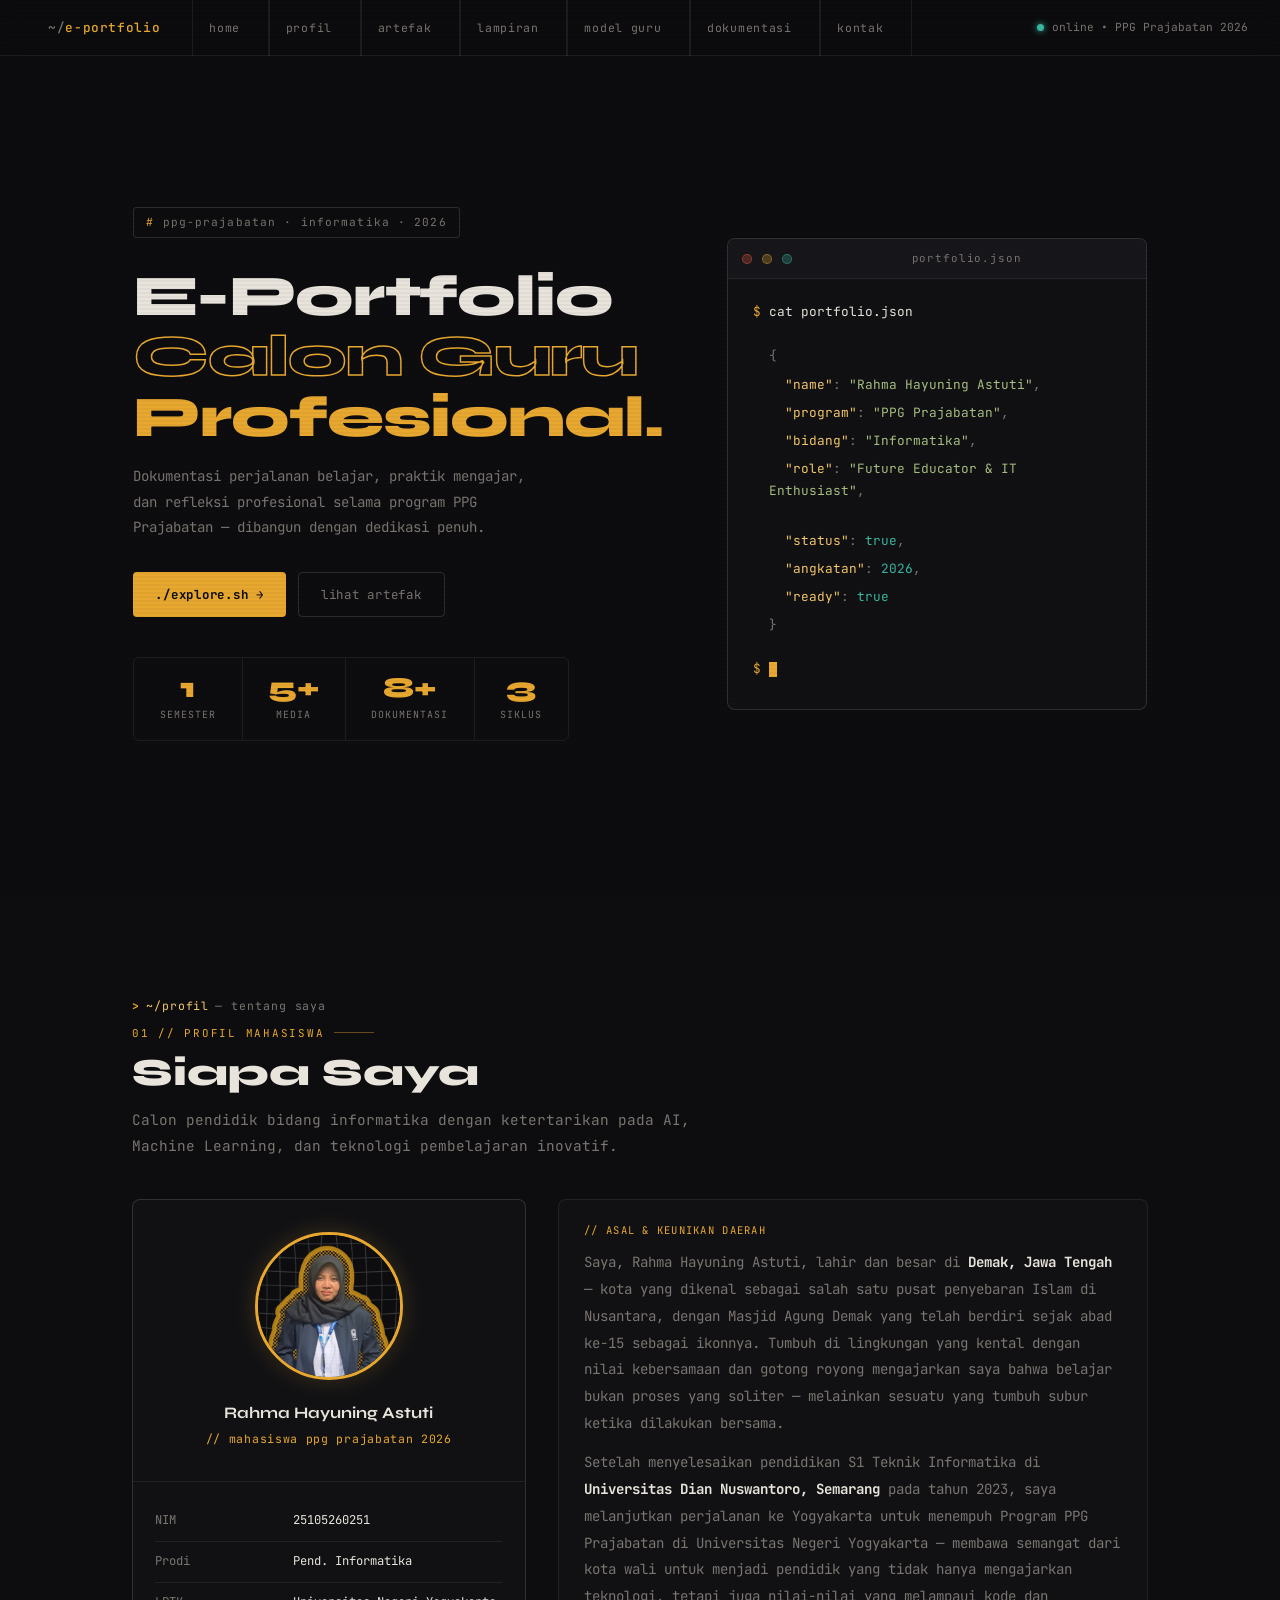
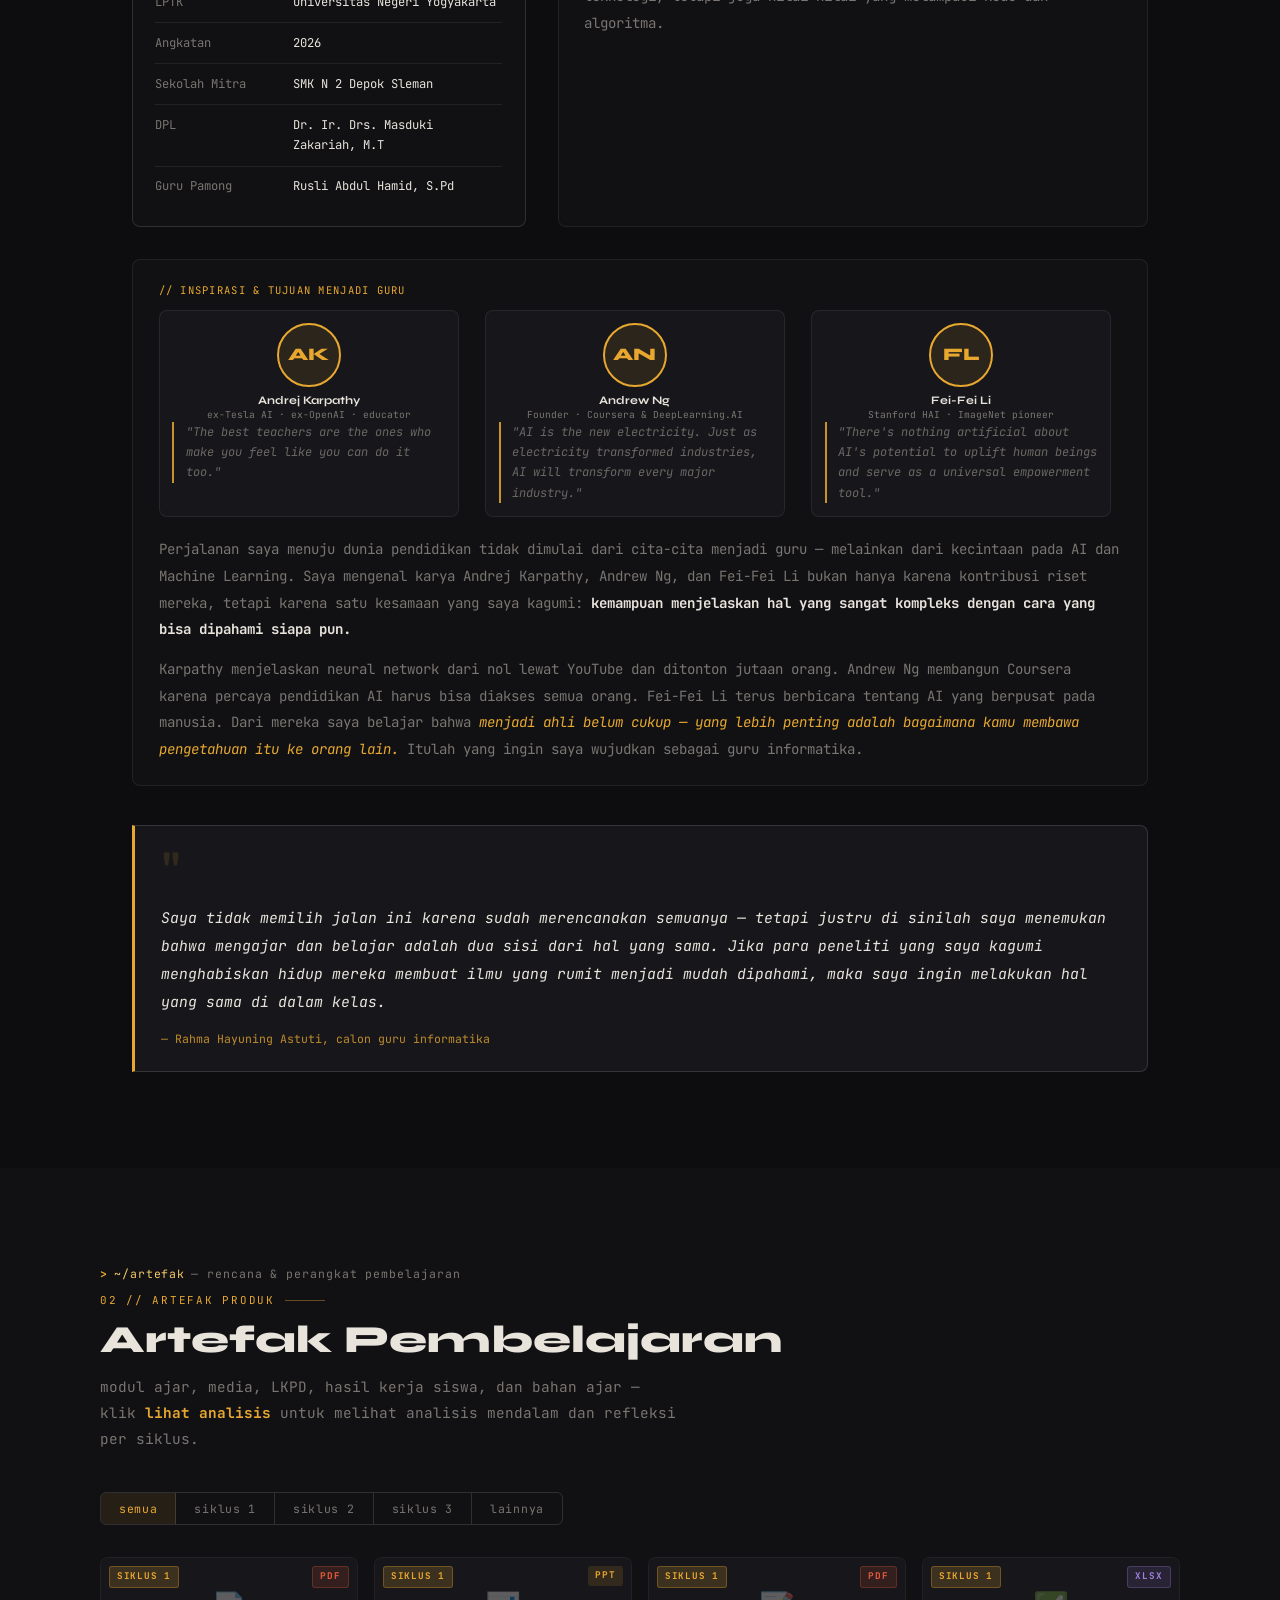
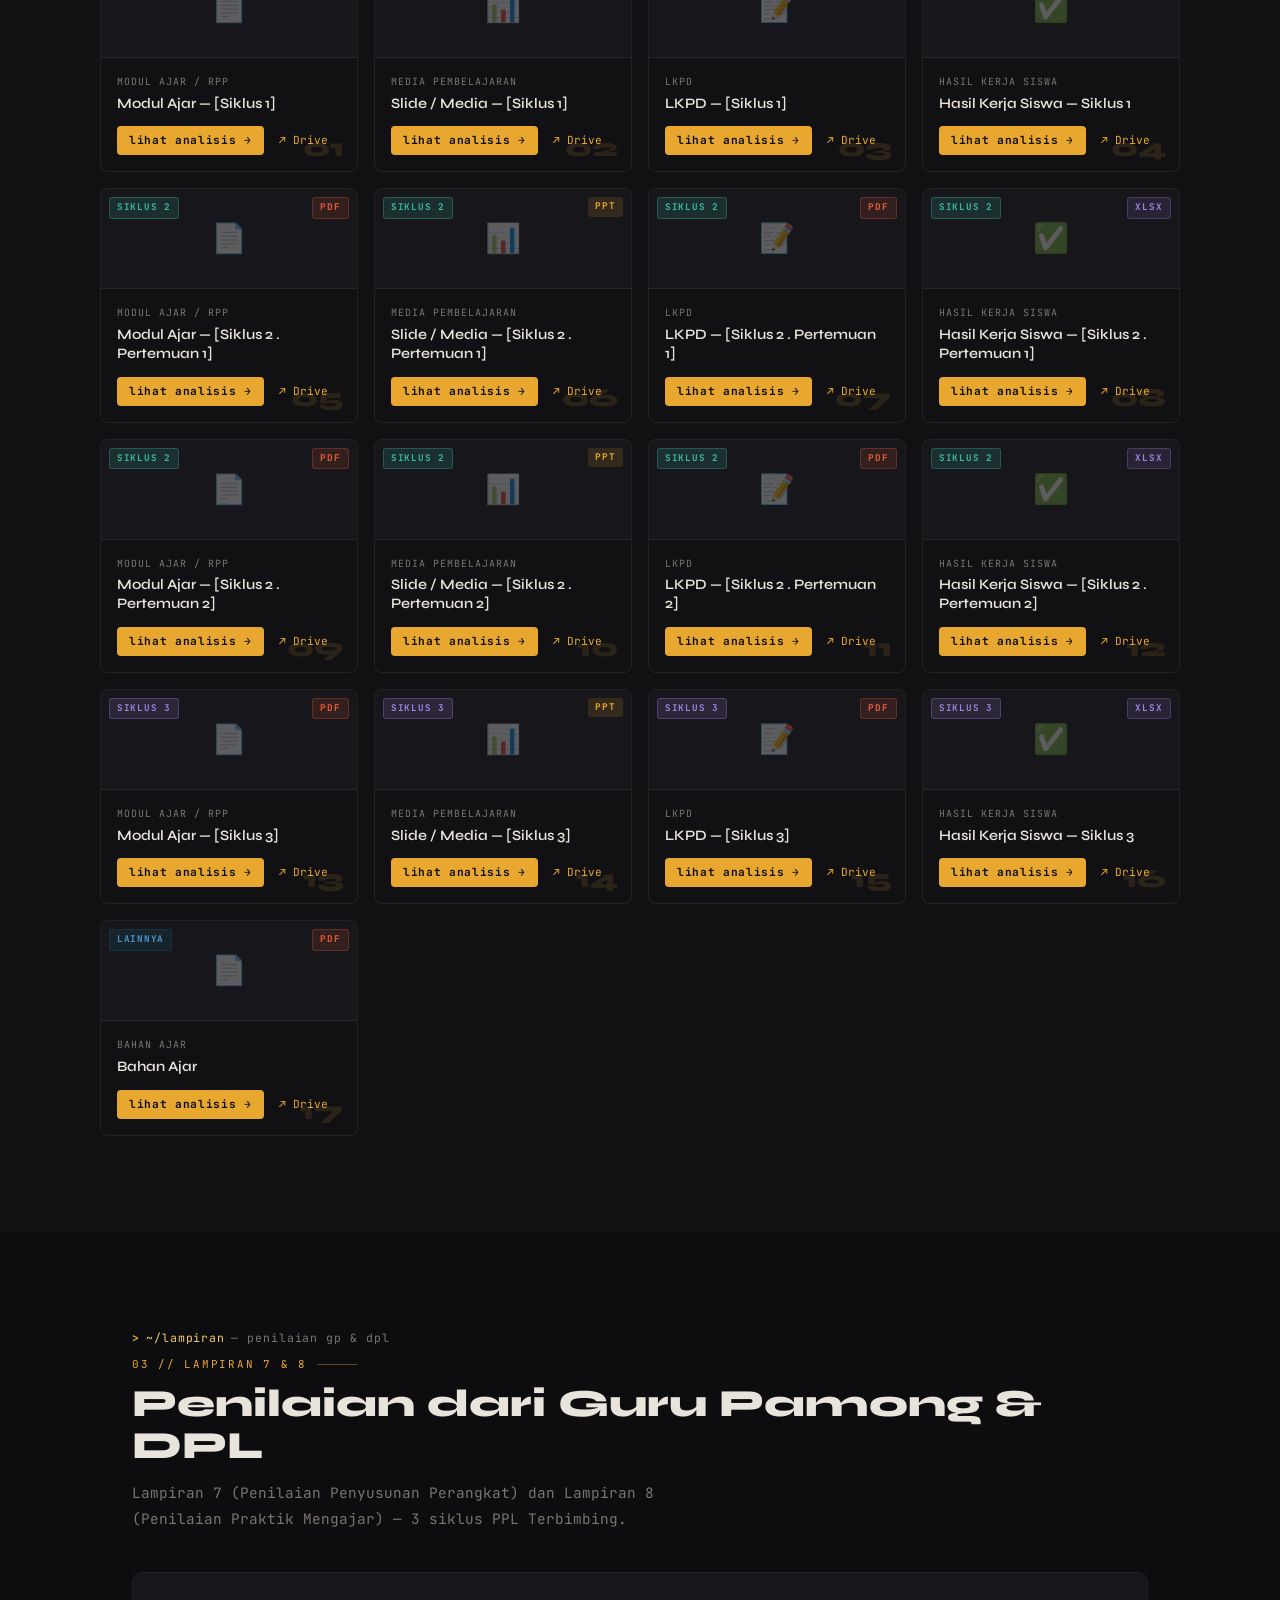
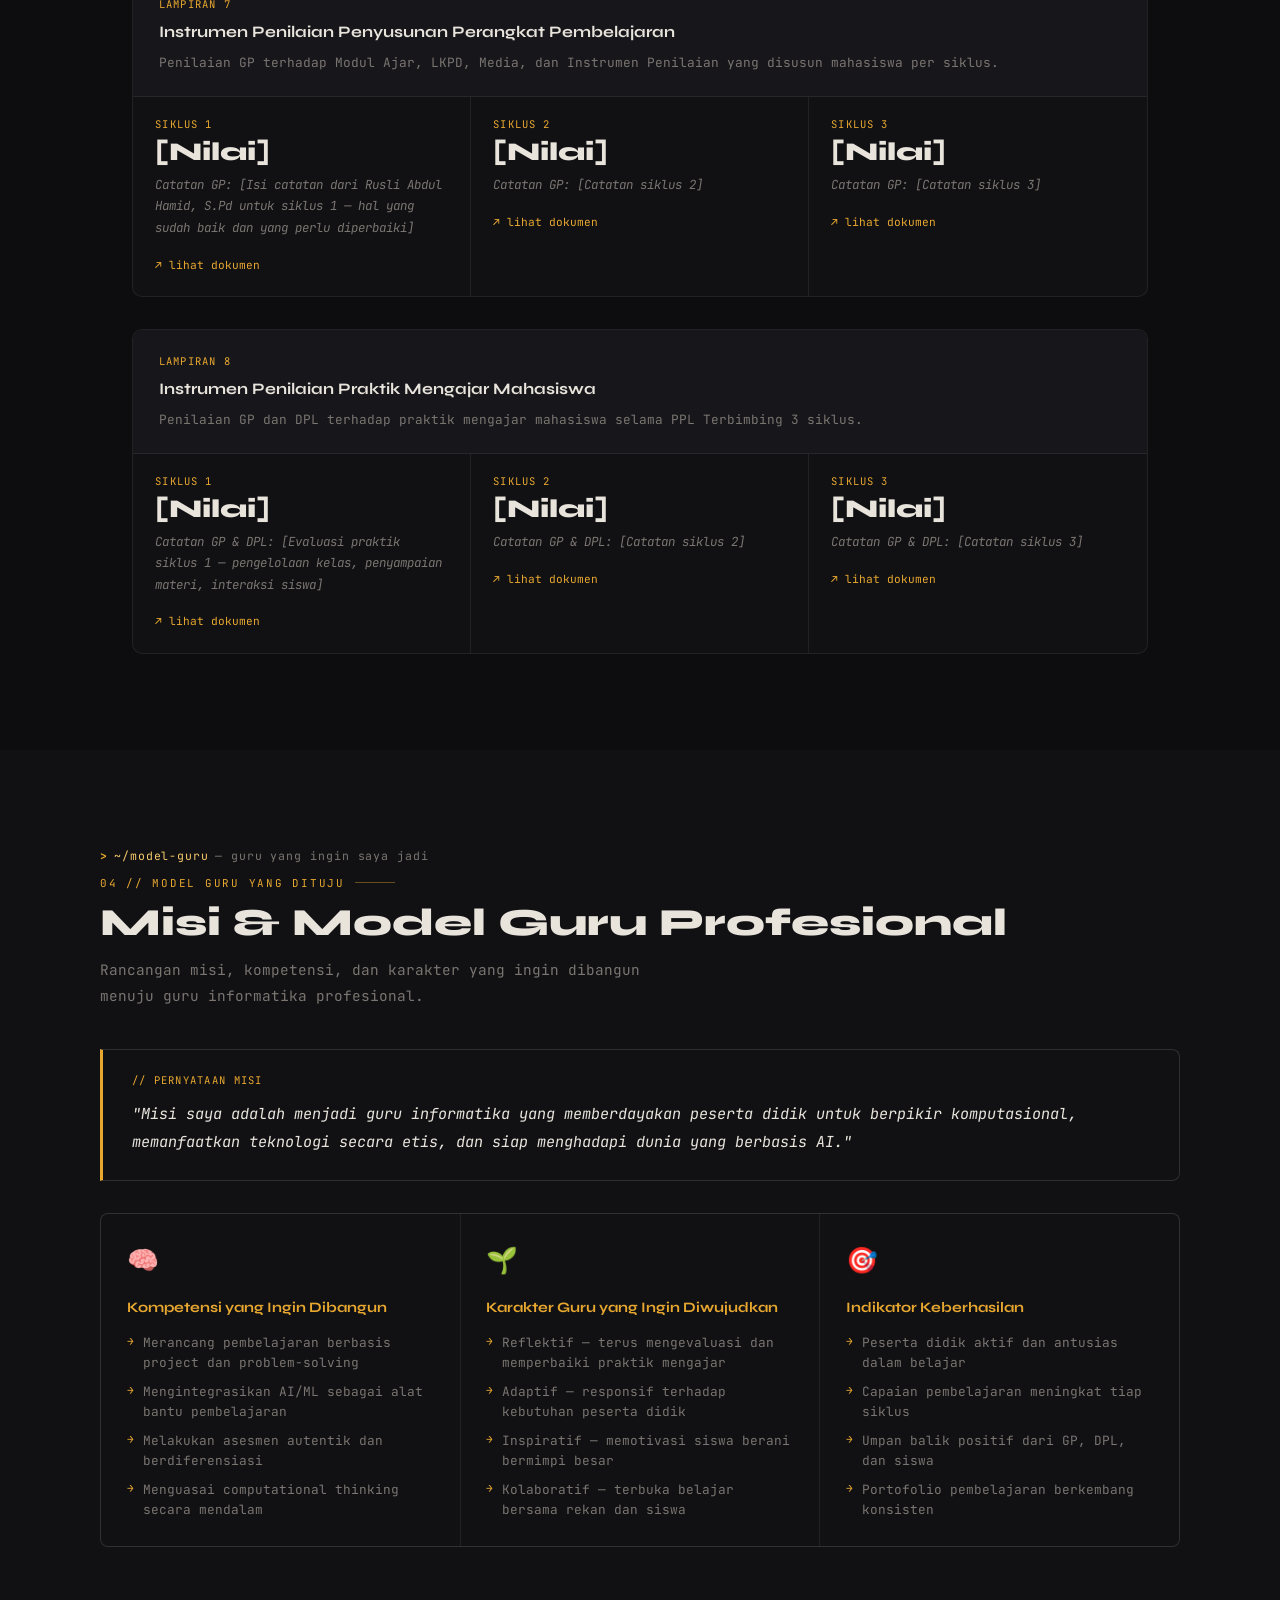
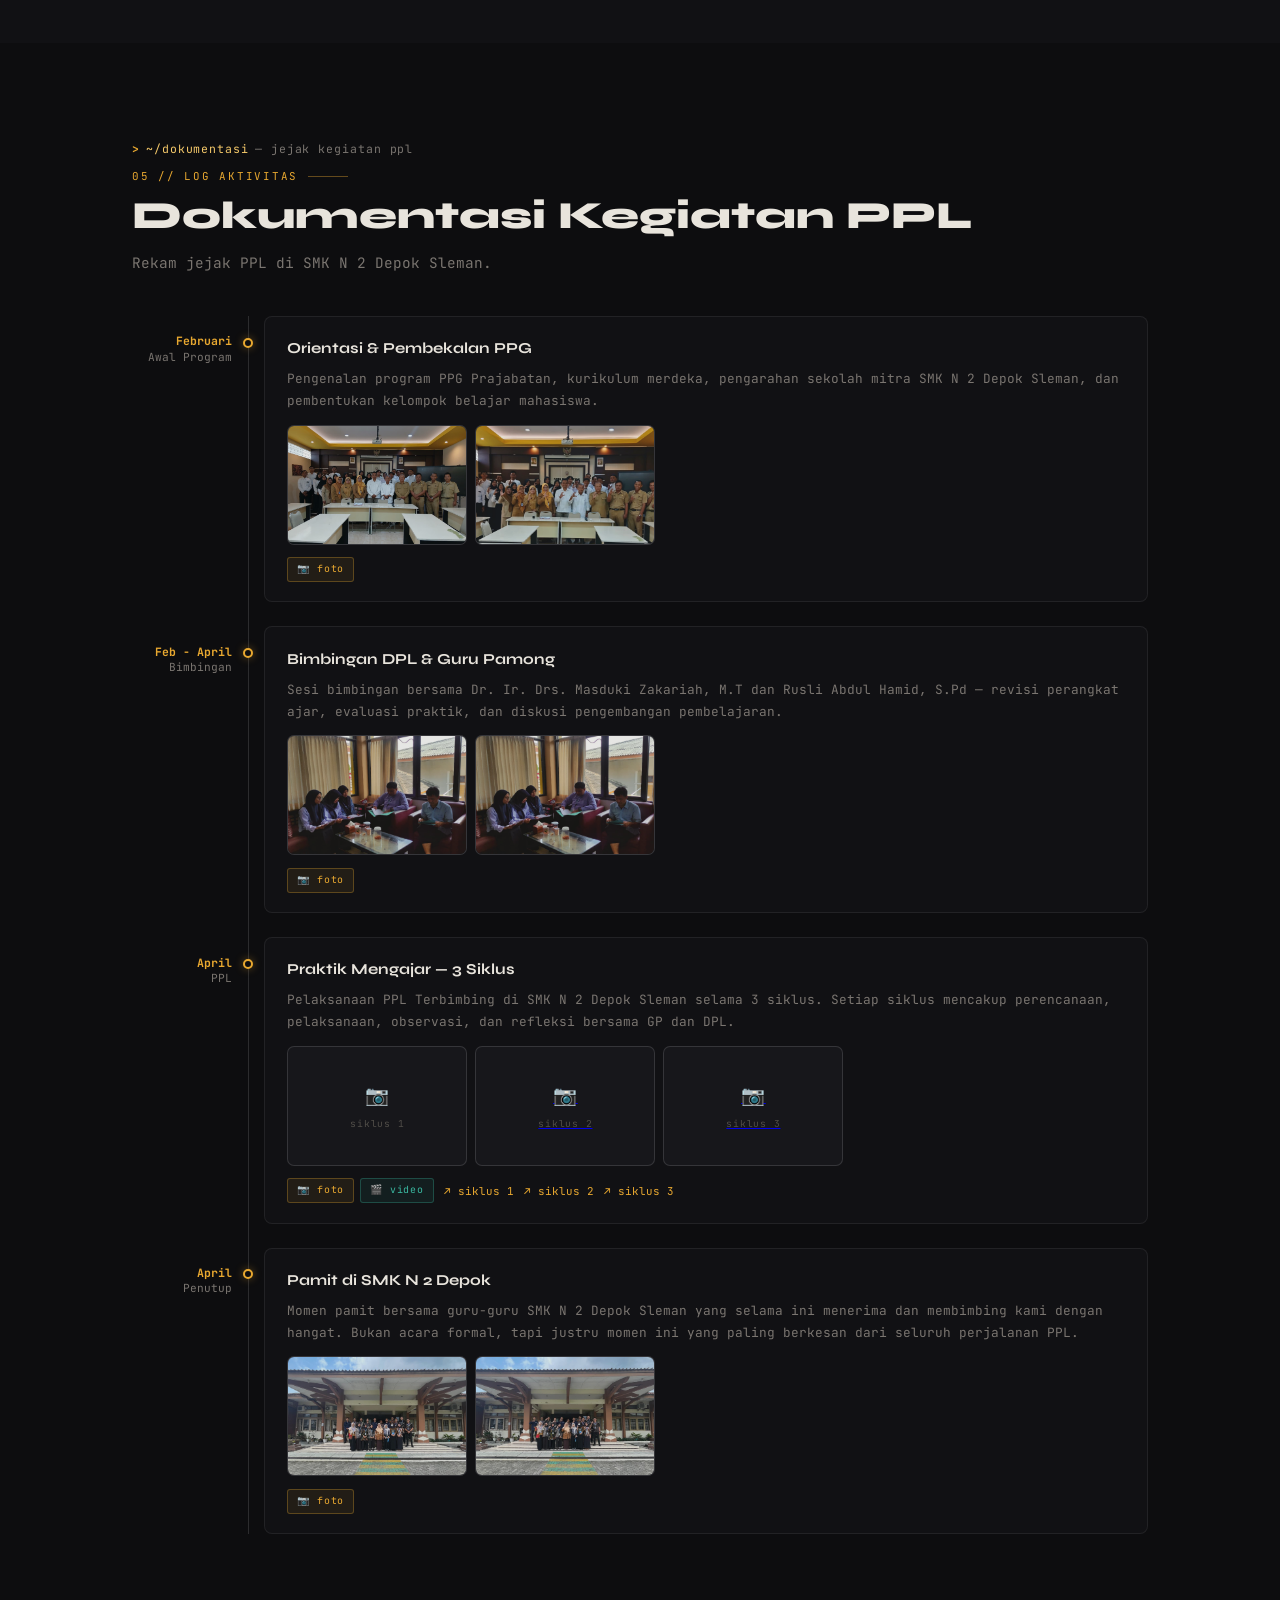
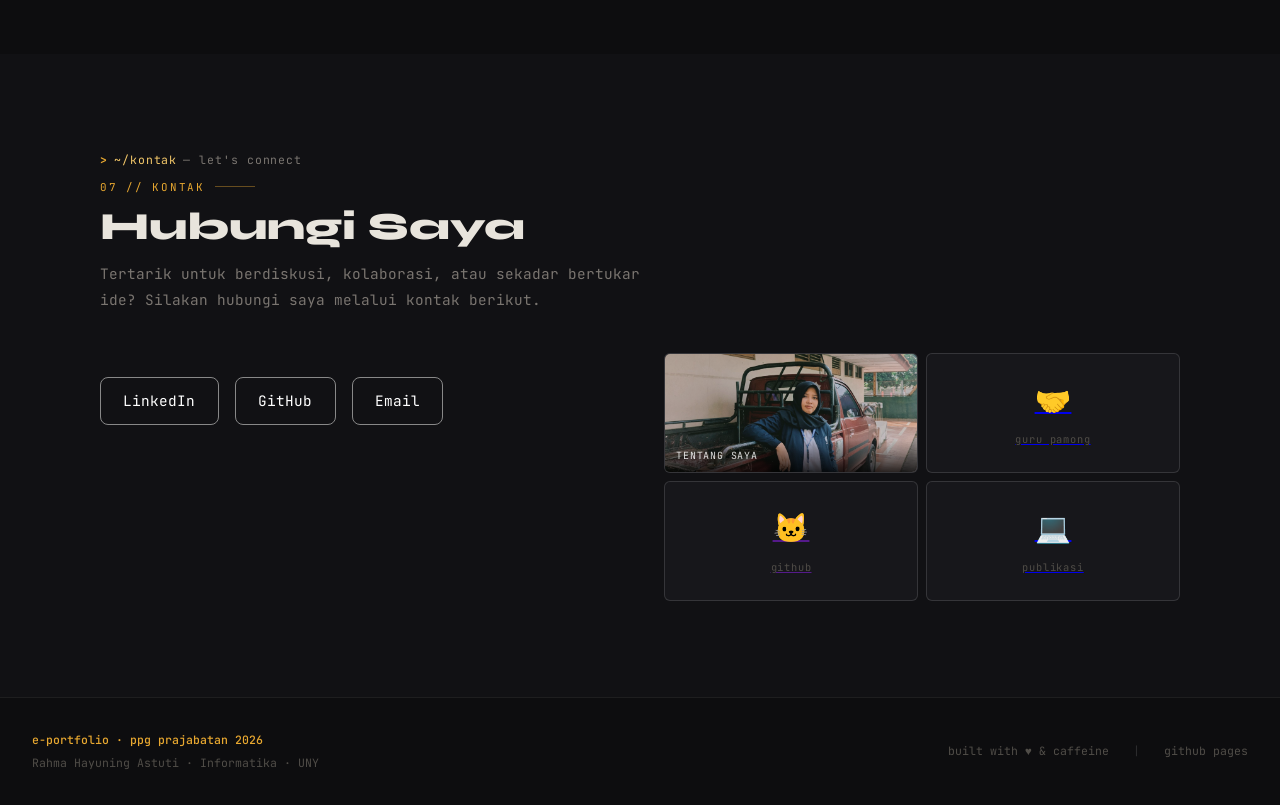
==== index.html @ 5dcad095 "update" ====
<!DOCTYPE html>
<html lang="id">
<head>
<meta charset="UTF-8">
<meta name="viewport" content="width=device-width, initial-scale=1.0">
<title>E-Portfolio — Rahma Hayuning Astuti</title>
<link rel="stylesheet" href="shared.css">
</head>
<body>
<div class="grid-bg"></div>

<nav>
  <div class="nav-logo">
    <span class="path">~/</span>e-portfolio
  </div>
<!-- 🔹 HAMBURGER -->
  <div class="menu-toggle" id="menu-toggle">☰</div>

  <ul class="nav-links">
    <li><a href="#home">home</a></li>
    <li><a href="#profil">profil</a></li>
    <li><a href="#artefak">artefak</a></li>
    <li><a href="#lampiran">lampiran</a></li>
    <li><a href="#model-guru">model guru</a></li>
    <li><a href="#dokumentasi">dokumentasi</a></li>
    <li><a href="#kontak">kontak</a></li>
  </ul>
  <div class="nav-status">
    <div class="status-dot"></div>
    <span class="status-full">online • PPG Prajabatan 2026</span>
    <span class="status-short">online</span>
  </div>
</nav>

<div class="page-wrap">

<!-- HOME -->
<div id="home" style="background: var(--bg); min-height: 100vh; display:flex; align-items:center;">
  <div class="hero-inner">
    <div>
      <div class="hero-tag">ppg-prajabatan · informatika · 2026</div>
      <h1 class="hero-title">
        <span class="line1">E-Portfolio</span>
        <span class="line2">Calon Guru</span>
        <span class="line3">Profesional.</span>
      </h1>
      <p class="hero-desc">
        Dokumentasi perjalanan belajar, praktik mengajar, dan refleksi profesional selama program PPG Prajabatan — dibangun dengan dedikasi penuh.
      </p>
      <div class="hero-btns">
        <a href="#profil" class="btn-primary">./explore.sh →</a>
        <a href="#artefak" class="btn-ghost">lihat artefak</a>
      </div>
      <div class="hero-stats">
        <div class="stat">
          <div class="stat-num">1</div>
          <div class="stat-label">semester</div>
        </div>
        <div class="stat">
          <div class="stat-num">5+</div>
          <div class="stat-label">media</div>
        </div>
        <div class="stat">
          <div class="stat-num">8+</div>
          <div class="stat-label">dokumentasi</div>
        </div>
        <div class="stat">
          <div class="stat-num">3</div>
          <div class="stat-label">siklus</div>
        </div>
      </div>
    </div>

    <div class="terminal">
      <div class="terminal-bar">
        <div class="t-dot r"></div>
        <div class="t-dot y"></div>
        <div class="t-dot g"></div>
        <div class="t-title">portfolio.json </div>
      </div>
      <div class="terminal-body">
        <div class="t-line"><span class="t-prompt">$</span><span class="t-cmd"> cat portfolio.json</span></div>
        <div class="t-line gap"></div>

        <div class="t-line"><span class="t-out">{</span></div>

        <div class="t-line"><span class="t-out">&nbsp;&nbsp;<span class="t-key">"name"</span>: <span class="t-str">"Rahma Hayuning Astuti"</span>,</span></div>
        <div class="t-line"><span class="t-out">&nbsp;&nbsp;<span class="t-key">"program"</span>: <span class="t-str">"PPG Prajabatan"</span>,</span></div>
        <div class="t-line"><span class="t-out">&nbsp;&nbsp;<span class="t-key">"bidang"</span>: <span class="t-str">"Informatika"</span>,</span></div>

        <div class="t-line"><span class="t-out">&nbsp;&nbsp;<span class="t-key">"role"</span>: <span class="t-str">"Future Educator & IT Enthusiast"</span>,</span></div>
        <br>
        <div class="t-line"><span class="t-out">&nbsp;&nbsp;<span class="t-key">"status"</span>: <span class="t-val">true</span>,</span></div>
        <div class="t-line"><span class="t-out">&nbsp;&nbsp;<span class="t-key">"angkatan"</span>: <span class="t-val">2026</span>,</span></div>
        <div class="t-line"><span class="t-out">&nbsp;&nbsp;<span class="t-key">"ready"</span>: <span class="t-val">true</span></span></div>
        <div class="t-line"><span class="t-out">}</span></div>
        <div class="t-line gap"></div>
        <div class="t-line"><span class="t-prompt">$</span><span class="t-cmd"> <span class="t-cursor"></span></span></div>
      </div>
    </div>
  </div>
</div>

<!-- PROFIL -->
<section id="profil" class="reveal">
  <div class="prompt"><span class="prompt-path">~/profil</span> — tentang saya</div>
  <div class="sec-label">01 // profil mahasiswa</div>
  <h2>Siapa Saya</h2>
  <p class="lead">Calon pendidik bidang informatika dengan ketertarikan pada AI, Machine Learning, dan teknologi pembelajaran inovatif.</p>
<div class="profil-grid">

  <!-- BARIS ATAS: foto + data diri -->
  <div class="profil-top">
    <div>
      <div class="profil-card">
        <div class="profil-card-top">
          <div class="profil-avatar">
            <img src="assets/foto-profil.png" alt="Foto Profil"
              onerror="this.style.display='none';this.parentElement.innerHTML='RH'">
          </div>
          <div class="profil-name">Rahma Hayuning Astuti</div>
          <div class="profil-role">// mahasiswa ppg prajabatan 2026</div>
        </div>
        <div class="profil-card-body">
          <div class="profil-row"><span class="profil-row-k">NIM</span><span class="profil-row-v">25105260251</span></div>
          <div class="profil-row"><span class="profil-row-k">Prodi</span><span class="profil-row-v">Pend. Informatika</span></div>
          <div class="profil-row"><span class="profil-row-k">LPTK</span><span class="profil-row-v">Universitas Negeri Yogyakarta</span></div>
          <div class="profil-row"><span class="profil-row-k">Angkatan</span><span class="profil-row-v">2026</span></div>
          <div class="profil-row"><span class="profil-row-k">Sekolah Mitra</span><span class="profil-row-v">SMK N 2 Depok Sleman</span></div>
          <div class="profil-row"><span class="profil-row-k">DPL</span><span class="profil-row-v">Dr. Ir. Drs. Masduki Zakariah, M.T</span></div>
          <div class="profil-row"><span class="profil-row-k">Guru Pamong</span><span class="profil-row-v">Rusli Abdul Hamid, S.Pd</span></div>
        </div>
      </div>
    </div>

    <!-- narasi asal daerah tetap di kanan foto, biar tidak terlalu sepi -->
    <div class="narasi-section">
      <div class="narasi-label">// asal &amp; keunikan daerah</div>
      <p>Saya, Rahma Hayuning Astuti, lahir dan besar di <strong style="color:var(--text);">Demak, Jawa Tengah</strong> — kota yang dikenal sebagai salah satu pusat penyebaran Islam di Nusantara, dengan Masjid Agung Demak yang telah berdiri sejak abad ke-15 sebagai ikonnya. Tumbuh di lingkungan yang kental dengan nilai kebersamaan dan gotong royong mengajarkan saya bahwa belajar bukan proses yang soliter — melainkan sesuatu yang tumbuh subur ketika dilakukan bersama.</p>
      <p style="margin-top:0.8rem;">Setelah menyelesaikan pendidikan S1 Teknik Informatika di <strong style="color:var(--text);">Universitas Dian Nuswantoro, Semarang</strong> pada tahun 2023, saya melanjutkan perjalanan ke Yogyakarta untuk menempuh Program PPG Prajabatan di Universitas Negeri Yogyakarta — membawa semangat dari kota wali untuk menjadi pendidik yang tidak hanya mengajarkan teknologi, tetapi juga nilai-nilai yang melampaui kode dan algoritma.</p>
    </div>
  </div>

  <!-- BARIS BAWAH: inspirasi full width -->
  <div class="profil-bottom">
    <div class="narasi-section">
      <div class="narasi-label">// inspirasi &amp; tujuan menjadi guru</div>

      <div class="researcher-row">
        <a class="researcher-card" href="https://karpathy.ai" target="_blank">
          <div class="researcher-card-img">
            <img src="https://karpathy.ai/assets/me_new.jpg"
              alt="Andrej Karpathy"
              onerror="this.style.display='none';this.nextElementSibling.style.display='flex'">
            <div class="rc-initial" style="display:none;">AK</div>
          </div>
          <div class="researcher-card-body">
            <div class="rc-name">Andrej Karpathy</div>
            <div class="rc-role">ex-Tesla AI · ex-OpenAI · educator</div>
            <div class="rc-quote">"The best teachers are the ones who make you feel like you can do it too."</div>
          </div>
        </a>

        <a class="researcher-card" href="https://www.andrewng.org" target="_blank">
          <div class="researcher-card-img">
            <img src="https://www.andrewng.org/_next/image?url=%2Fimages%2Fandrew-ng-about-page.jpg&w=750&q=75&dpl=dpl_GrjjEjBVeDwiYUWkFBH9Ky4cc27Z"
              alt="Andrew Ng"
              onerror="this.style.display='none';this.nextElementSibling.style.display='flex'">
            <div class="rc-initial" style="display:none;">AN</div>
          </div>
          <div class="researcher-card-body">
            <div class="rc-name">Andrew Ng</div>
            <div class="rc-role">Founder · Coursera &amp; DeepLearning.AI</div>
            <div class="rc-quote">"AI is the new electricity. Just as electricity transformed industries, AI will transform every major industry."</div>
          </div>
        </a>

        <a class="researcher-card" href="https://profiles.stanford.edu/fei-fei-li" target="_blank">
          <div class="researcher-card-img">
            <img src="https://profiles.stanford.edu/proxy/api/cap/profiles/15052/resources/profilephoto/350x350.1550534393295.jpg"
              alt="Fei-Fei Li"
              onerror="this.style.display='none';this.nextElementSibling.style.display='flex'">
            <div class="rc-initial" style="display:none;">FL</div>
          </div>
          <div class="researcher-card-body">
            <div class="rc-name">Fei-Fei Li</div>
            <div class="rc-role">Stanford HAI · ImageNet pioneer</div>
            <div class="rc-quote">"There's nothing artificial about AI's potential to uplift human beings and serve as a universal empowerment tool."</div>
          </div>
        </a>
      </div>

      <p>Perjalanan saya menuju dunia pendidikan tidak dimulai dari cita-cita menjadi guru — melainkan dari kecintaan pada AI dan Machine Learning. Saya mengenal karya Andrej Karpathy, Andrew Ng, dan Fei-Fei Li bukan hanya karena kontribusi riset mereka, tetapi karena satu kesamaan yang saya kagumi: <strong style="color:var(--text);">kemampuan menjelaskan hal yang sangat kompleks dengan cara yang bisa dipahami siapa pun.</strong></p>
      <p style="margin-top:0.8rem;">Karpathy menjelaskan neural network dari nol lewat YouTube dan ditonton jutaan orang. Andrew Ng membangun Coursera karena percaya pendidikan AI harus bisa diakses semua orang. Fei-Fei Li terus berbicara tentang AI yang berpusat pada manusia. Dari mereka saya belajar bahwa <em style="color:var(--amber);">menjadi ahli belum cukup — yang lebih penting adalah bagaimana kamu membawa pengetahuan itu ke orang lain.</em> Itulah yang ingin saya wujudkan sebagai guru informatika.</p>
    </div>

    <!-- Kutipan personal -->
    <div class="kutipan-personal">
      <div class="kutipan-personal-mark">"</div>
      <div class="kutipan-personal-text">Saya tidak memilih jalan ini karena sudah merencanakan semuanya — tetapi justru di sinilah saya menemukan bahwa mengajar dan belajar adalah dua sisi dari hal yang sama. Jika para peneliti yang saya kagumi menghabiskan hidup mereka membuat ilmu yang rumit menjadi mudah dipahami, maka saya ingin melakukan hal yang sama di dalam kelas.</div>
      <div class="kutipan-personal-src">— Rahma Hayuning Astuti, calon guru informatika</div>
    </div>
  </div>

</div>
</section>

<!-- ARTEFAK -->
<section id="artefak" class="reveal" style="background:var(--bg2);max-width:100%;padding:6rem 2rem;">
  <div style="max-width:1080px;margin:0 auto;">
    <div class="prompt"><span class="prompt-path">~/artefak</span> — rencana &amp; perangkat pembelajaran</div>
    <div class="sec-label">02 // artefak produk</div>
    <h2>Artefak Pembelajaran</h2>
    <p class="lead">modul ajar, media, LKPD, hasil kerja siswa, dan bahan ajar — klik <strong style="color:var(--amber);">lihat analisis</strong> untuk melihat analisis mendalam dan refleksi per siklus.</p>

    <div class="media-filter">
      <button class="filter-btn active" onclick="filterMedia('all',this)">semua</button>
      <button class="filter-btn" onclick="filterMedia('siklus1',this)">siklus 1</button>
      <button class="filter-btn" onclick="filterMedia('siklus2',this)">siklus 2</button>
      <button class="filter-btn" onclick="filterMedia('siklus3',this)">siklus 3</button>
      <button class="filter-btn" onclick="filterMedia('lainnya',this)">lainnya</button>
    </div>

    <!-- hint link muncul/sembunyi sesuai tab aktif -->
    <div class="siklus-hint" id="hint-siklus1" style="display:none;">
      <span>📄 lihat analisis lengkap siklus 1</span>
      <a href="siklus1.html">buka halaman siklus 1 →</a>
    </div>
    <div class="siklus-hint" id="hint-siklus2" style="display:none;">
      <span>📄 lihat analisis lengkap siklus 2</span>
      <a href="siklus2.html">buka halaman siklus 2 →</a>
    </div>
    <div class="siklus-hint" id="hint-siklus3" style="display:none;">
      <span>📄 lihat analisis lengkap siklus 3</span>
      <a href="siklus3.html">buka halaman siklus 3 →</a>
    </div>
    <div class="siklus-hint" id="hint-lainnya" style="display:none;">
      <span>📚 lihat artefak penunjang lainnya</span>
      <a href="lainnya.html">buka halaman lainnya →</a>
    </div>

    <div class="media-grid" id="mediaGrid">

      <!-- SIKLUS 1 -->
      <div class="media-card" data-cat="siklus1">
        <div class="media-thumb"><div class="media-thumb-icon">📄</div><span class="media-type-badge badge-pdf">PDF</span><span class="media-siklus-badge">Siklus 1</span></div>
        <div class="media-info">
          <div class="media-cat">modul ajar / rpp</div>
          <div class="media-title">Modul Ajar — [Siklus 1]</div>
          <a class="media-detail-btn" href="siklus1.html#modul">lihat analisis →</a>
          <a class="media-link" href="GANTI_LINK_GDRIVE" target="_blank">↗ Drive</a>
        </div>
      </div>
      <div class="media-card" data-cat="siklus1">
        <div class="media-thumb"><div class="media-thumb-icon">📊</div><span class="media-type-badge badge-ppt">PPT</span><span class="media-siklus-badge">Siklus 1</span></div>
        <div class="media-info">
          <div class="media-cat">media pembelajaran</div>
          <div class="media-title">Slide / Media — [Siklus 1]</div>
          <a class="media-detail-btn" href="siklus1.html#media">lihat analisis →</a>
          <a class="media-link" href="GANTI_LINK_GDRIVE" target="_blank">↗ Drive</a>
        </div>
      </div>
      <div class="media-card" data-cat="siklus1">
        <div class="media-thumb"><div class="media-thumb-icon">📝</div><span class="media-type-badge badge-pdf">PDF</span><span class="media-siklus-badge">Siklus 1</span></div>
        <div class="media-info">
          <div class="media-cat">lkpd</div>
          <div class="media-title">LKPD — [Siklus 1]</div>
          <a class="media-detail-btn" href="siklus1.html#lkpd">lihat analisis →</a>
          <a class="media-link" href="GANTI_LINK_GDRIVE" target="_blank">↗ Drive</a>
        </div>
      </div>
      <div class="media-card" data-cat="siklus1">
        <div class="media-thumb"><div class="media-thumb-icon">✅</div><span class="media-type-badge badge-link">XLSX</span><span class="media-siklus-badge">Siklus 1</span></div>
        <div class="media-info">
          <div class="media-cat">hasil kerja siswa</div>
          <div class="media-title">Hasil Kerja Siswa — Siklus 1</div>
          <a class="media-detail-btn" href="siklus1.html#hasil">lihat analisis →</a>
          <a class="media-link" href="GANTI_LINK_GDRIVE" target="_blank">↗ Drive</a>
        </div>
      </div>

      <!-- SIKLUS 2 -->
      <!-- Pertemuan 1-->
      <div class="media-card" data-cat="siklus2">
        <div class="media-thumb"><div class="media-thumb-icon">📄</div><span class="media-type-badge badge-pdf">PDF</span><span class="media-siklus-badge s2">Siklus 2</span></div>
        <div class="media-info">
          <div class="media-cat">modul ajar / rpp</div>
          <div class="media-title">Modul Ajar — [Siklus 2 . Pertemuan 1]</div>
          <a class="media-detail-btn" href="siklus2.html#modul">lihat analisis →</a>
          <a class="media-link" href="GANTI_LINK_GDRIVE" target="_blank">↗ Drive</a>
        </div>
      </div>
      <div class="media-card" data-cat="siklus2">
        <div class="media-thumb"><div class="media-thumb-icon">📊</div><span class="media-type-badge badge-ppt">PPT</span><span class="media-siklus-badge s2">Siklus 2</span></div>
        <div class="media-info">
          <div class="media-cat">media pembelajaran</div>
          <div class="media-title">Slide / Media — [Siklus 2 . Pertemuan 1]</div>
          <a class="media-detail-btn" href="siklus2.html#media">lihat analisis →</a>
          <a class="media-link" href="GANTI_LINK_GDRIVE" target="_blank">↗ Drive</a>
        </div>
      </div>
      <div class="media-card" data-cat="siklus2">
        <div class="media-thumb"><div class="media-thumb-icon">📝</div><span class="media-type-badge badge-pdf">PDF</span><span class="media-siklus-badge s2">Siklus 2</span></div>
        <div class="media-info">
          <div class="media-cat">lkpd</div>
          <div class="media-title">LKPD — [Siklus 2 . Pertemuan 1]</div>
          <a class="media-detail-btn" href="siklus2.html#lkpd">lihat analisis →</a>
          <a class="media-link" href="GANTI_LINK_GDRIVE" target="_blank">↗ Drive</a>
        </div>
      </div>
      <div class="media-card" data-cat="siklus2">
        <div class="media-thumb"><div class="media-thumb-icon">✅</div><span class="media-type-badge badge-link">XLSX</span><span class="media-siklus-badge s2">Siklus 2</span></div>
        <div class="media-info">
          <div class="media-cat">hasil kerja siswa</div>
          <div class="media-title">Hasil Kerja Siswa — [Siklus 2 . Pertemuan 1]</div>
          <a class="media-detail-btn" href="siklus2.html#hasil">lihat analisis →</a>
          <a class="media-link" href="GANTI_LINK_GDRIVE" target="_blank">↗ Drive</a>
        </div>
      </div>

      <!-- Pertemuan 2-->
      <div class="media-card" data-cat="siklus2">
        <div class="media-thumb"><div class="media-thumb-icon">📄</div><span class="media-type-badge badge-pdf">PDF</span><span class="media-siklus-badge s2">Siklus 2</span></div>
        <div class="media-info">
          <div class="media-cat">modul ajar / rpp</div>
          <div class="media-title">Modul Ajar — [Siklus 2 . Pertemuan 2]</div>
          <a class="media-detail-btn" href="siklus2.html#modul">lihat analisis →</a>
          <a class="media-link" href="GANTI_LINK_GDRIVE" target="_blank">↗ Drive</a>
        </div>
      </div>
      <div class="media-card" data-cat="siklus2">
        <div class="media-thumb"><div class="media-thumb-icon">📊</div><span class="media-type-badge badge-ppt">PPT</span><span class="media-siklus-badge s2">Siklus 2</span></div>
        <div class="media-info">
          <div class="media-cat">media pembelajaran</div>
          <div class="media-title">Slide / Media — [Siklus 2 . Pertemuan 2]</div>
          <a class="media-detail-btn" href="siklus2.html#media">lihat analisis →</a>
          <a class="media-link" href="GANTI_LINK_GDRIVE" target="_blank">↗ Drive</a>
        </div>
      </div>
      <div class="media-card" data-cat="siklus2">
        <div class="media-thumb"><div class="media-thumb-icon">📝</div><span class="media-type-badge badge-pdf">PDF</span><span class="media-siklus-badge s2">Siklus 2</span></div>
        <div class="media-info">
          <div class="media-cat">lkpd</div>
          <div class="media-title">LKPD — [Siklus 2 . Pertemuan 2]</div>
          <a class="media-detail-btn" href="siklus2.html#lkpd">lihat analisis →</a>
          <a class="media-link" href="GANTI_LINK_GDRIVE" target="_blank">↗ Drive</a>
        </div>
      </div>
      <div class="media-card" data-cat="siklus2">
        <div class="media-thumb"><div class="media-thumb-icon">✅</div><span class="media-type-badge badge-link">XLSX</span><span class="media-siklus-badge s2">Siklus 2</span></div>
        <div class="media-info">
          <div class="media-cat">hasil kerja siswa</div>
          <div class="media-title">Hasil Kerja Siswa — [Siklus 2 . Pertemuan 2]</div>
          <a class="media-detail-btn" href="siklus2.html#hasil">lihat analisis →</a>
          <a class="media-link" href="GANTI_LINK_GDRIVE" target="_blank">↗ Drive</a>
        </div>
      </div>

      <!-- SIKLUS 3 -->
      <div class="media-card" data-cat="siklus3">
        <div class="media-thumb"><div class="media-thumb-icon">📄</div><span class="media-type-badge badge-pdf">PDF</span><span class="media-siklus-badge s3">Siklus 3</span></div>
        <div class="media-info">
          <div class="media-cat">modul ajar / rpp</div>
          <div class="media-title">Modul Ajar — [Siklus 3]</div>
          <a class="media-detail-btn" href="siklus3.html#modul">lihat analisis →</a>
          <a class="media-link" href="GANTI_LINK_GDRIVE" target="_blank">↗ Drive</a>
        </div>
      </div>
      <div class="media-card" data-cat="siklus3">
        <div class="media-thumb"><div class="media-thumb-icon">📊</div><span class="media-type-badge badge-ppt">PPT</span><span class="media-siklus-badge s3">Siklus 3</span></div>
        <div class="media-info">
          <div class="media-cat">media pembelajaran</div>
          <div class="media-title">Slide / Media — [Siklus 3]</div>
          <a class="media-detail-btn" href="siklus3.html#media">lihat analisis →</a>
          <a class="media-link" href="GANTI_LINK_GDRIVE" target="_blank">↗ Drive</a>
        </div>
      </div>
      <div class="media-card" data-cat="siklus3">
        <div class="media-thumb"><div class="media-thumb-icon">📝</div><span class="media-type-badge badge-pdf">PDF</span><span class="media-siklus-badge s3">Siklus 3</span></div>
        <div class="media-info">
          <div class="media-cat">lkpd</div>
          <div class="media-title">LKPD — [Siklus 3]</div>
          <a class="media-detail-btn" href="siklus3.html#lkpd">lihat analisis →</a>
          <a class="media-link" href="GANTI_LINK_GDRIVE" target="_blank">↗ Drive</a>
        </div>
      </div>
      <div class="media-card" data-cat="siklus3">
        <div class="media-thumb"><div class="media-thumb-icon">✅</div><span class="media-type-badge badge-link">XLSX</span><span class="media-siklus-badge s3">Siklus 3</span></div>
        <div class="media-info">
          <div class="media-cat">hasil kerja siswa</div>
          <div class="media-title">Hasil Kerja Siswa — Siklus 3</div>
          <a class="media-detail-btn" href="siklus3.html#hasil">lihat analisis →</a>
          <a class="media-link" href="GANTI_LINK_GDRIVE" target="_blank">↗ Drive</a>
        </div>
      </div>

      <!--LAINNYA -->
      <div class="media-card" data-cat="lainnya">
        <div class="media-thumb"><div class="media-thumb-icon">📄</div><span class="media-type-badge badge-pdf">PDF</span><span class="media-siklus-badge lainnya">lainnya</span></div>
        <div class="media-info">
          <div class="media-cat">bahan ajar</div>
          <div class="media-title">Bahan Ajar</div>
          <a class="media-detail-btn" href="lainnya.html">lihat analisis →</a>
          <a class="media-link" href="GANTI_LINK_GDRIVE" target="_blank">↗ Drive</a>
        </div>
      </div>
    </div>
  </div>
</section>

<!-- LAMPIRAN -->
<section id="lampiran" class="reveal">
  <div class="prompt"><span class="prompt-path">~/lampiran</span> — penilaian gp &amp; dpl</div>
  <div class="sec-label">03 // lampiran 7 &amp; 8</div>
  <h2>Penilaian dari Guru Pamong &amp; DPL</h2>
  <p class="lead">Lampiran 7 (Penilaian Penyusunan Perangkat) dan Lampiran 8 (Penilaian Praktik Mengajar) — 3 siklus PPL Terbimbing.</p>
  <div class="lampiran-grid">
    <div class="lampiran-block">
      <div class="lampiran-header">
        <div class="lampiran-num">Lampiran 7</div>
        <div class="lampiran-title">Instrumen Penilaian Penyusunan Perangkat Pembelajaran</div>
        <div class="lampiran-desc">Penilaian GP terhadap Modul Ajar, LKPD, Media, dan Instrumen Penilaian yang disusun mahasiswa per siklus.</div>
      </div>
      <div class="lampiran-siklus-row">
        <div class="lampiran-siklus-card">
          <div class="ls-label">Siklus 1</div>
          <div class="ls-score">[Nilai]</div>
          <div class="ls-catatan">Catatan GP: [Isi catatan dari Rusli Abdul Hamid, S.Pd untuk siklus 1 — hal yang sudah baik dan yang perlu diperbaiki]</div>
          <a class="media-link" href="GANTI_LINK_L7S1" target="_blank">↗ lihat dokumen</a>
        </div>
        <div class="lampiran-siklus-card">
          <div class="ls-label">Siklus 2</div>
          <div class="ls-score">[Nilai]</div>
          <div class="ls-catatan">Catatan GP: [Catatan siklus 2]</div>
          <a class="media-link" href="GANTI_LINK_L7S2" target="_blank">↗ lihat dokumen</a>
        </div>
        <div class="lampiran-siklus-card">
          <div class="ls-label">Siklus 3</div>
          <div class="ls-score">[Nilai]</div>
          <div class="ls-catatan">Catatan GP: [Catatan siklus 3]</div>
          <a class="media-link" href="GANTI_LINK_L7S3" target="_blank">↗ lihat dokumen</a>
        </div>
      </div>
    </div>
    <div class="lampiran-block">
      <div class="lampiran-header">
        <div class="lampiran-num">Lampiran 8</div>
        <div class="lampiran-title">Instrumen Penilaian Praktik Mengajar Mahasiswa</div>
        <div class="lampiran-desc">Penilaian GP dan DPL terhadap praktik mengajar mahasiswa selama PPL Terbimbing 3 siklus.</div>
      </div>
      <div class="lampiran-siklus-row">
        <div class="lampiran-siklus-card">
          <div class="ls-label">Siklus 1</div>
          <div class="ls-score">[Nilai]</div>
          <div class="ls-catatan">Catatan GP &amp; DPL: [Evaluasi praktik siklus 1 — pengelolaan kelas, penyampaian materi, interaksi siswa]</div>
          <a class="media-link" href="GANTI_LINK_L8S1" target="_blank">↗ lihat dokumen</a>
        </div>
        <div class="lampiran-siklus-card">
          <div class="ls-label">Siklus 2</div>
          <div class="ls-score">[Nilai]</div>
          <div class="ls-catatan">Catatan GP &amp; DPL: [Catatan siklus 2]</div>
          <a class="media-link" href="GANTI_LINK_L8S2" target="_blank">↗ lihat dokumen</a>
        </div>
        <div class="lampiran-siklus-card">
          <div class="ls-label">Siklus 3</div>
          <div class="ls-score">[Nilai]</div>
          <div class="ls-catatan">Catatan GP &amp; DPL: [Catatan siklus 3]</div>
          <a class="media-link" href="GANTI_LINK_L8S3" target="_blank">↗ lihat dokumen</a>
        </div>
      </div>
    </div>
  </div>
</section>

<!-- MODEL GURU -->
<section id="model-guru" class="reveal" style="background:var(--bg2);max-width:100%;padding:6rem 2rem;">
  <div style="max-width:1080px;margin:0 auto;">
    <div class="prompt"><span class="prompt-path">~/model-guru</span> — guru yang ingin saya jadi</div>
    <div class="sec-label">04 // model guru yang dituju</div>
    <h2>Misi &amp; Model Guru Profesional</h2>
    <p class="lead">Rancangan misi, kompetensi, dan karakter yang ingin dibangun menuju guru informatika profesional.</p>
    <div class="misi-block">
      <div class="misi-label">// pernyataan misi</div>
      <div class="misi-text">"Misi saya adalah menjadi guru informatika yang memberdayakan peserta didik untuk berpikir komputasional, memanfaatkan teknologi secara etis, dan siap menghadapi dunia yang berbasis AI."</div>
    </div>
    <div class="model-grid">
      <div class="model-card">
        <div class="model-icon">🧠</div>
        <div class="model-title">Kompetensi yang Ingin Dibangun</div>
        <ul class="model-list">
          <li>Merancang pembelajaran berbasis project dan problem-solving</li>
          <li>Mengintegrasikan AI/ML sebagai alat bantu pembelajaran</li>
          <li>Melakukan asesmen autentik dan berdiferensiasi</li>
          <li>Menguasai computational thinking secara mendalam</li>
        </ul>
      </div>
      <div class="model-card">
        <div class="model-icon">🌱</div>
        <div class="model-title">Karakter Guru yang Ingin Diwujudkan</div>
        <ul class="model-list">
          <li>Reflektif — terus mengevaluasi dan memperbaiki praktik mengajar</li>
          <li>Adaptif — responsif terhadap kebutuhan peserta didik</li>
          <li>Inspiratif — memotivasi siswa berani bermimpi besar</li>
          <li>Kolaboratif — terbuka belajar bersama rekan dan siswa</li>
        </ul>
      </div>
      <div class="model-card">
        <div class="model-icon">🎯</div>
        <div class="model-title">Indikator Keberhasilan</div>
        <ul class="model-list">
          <li>Peserta didik aktif dan antusias dalam belajar</li>
          <li>Capaian pembelajaran meningkat tiap siklus</li>
          <li>Umpan balik positif dari GP, DPL, dan siswa</li>
          <li>Portofolio pembelajaran berkembang konsisten</li>
        </ul>
      </div>
    </div>
  </div>
</section>

<!-- DOKUMENTASI -->
<section id="dokumentasi" class="reveal">
  <div class="prompt"><span class="prompt-path">~/dokumentasi</span> — jejak kegiatan ppl</div>
  <div class="sec-label">05 // log aktivitas</div>
  <h2>Dokumentasi Kegiatan PPL</h2>
  <p class="lead">Rekam jejak PPL di SMK N 2 Depok Sleman.</p>
  <div class="timeline">

  <div class="tl-item">
    <div class="tl-date"><strong>Februari</strong>Awal Program</div>
    <div class="tl-content">
      <div class="tl-title">Orientasi &amp; Pembekalan PPG</div>
      <div class="tl-desc">Pengenalan program PPG Prajabatan, kurikulum merdeka, pengarahan sekolah mitra SMK N 2 Depok Sleman, dan pembentukan kelompok belajar mahasiswa.</div>
      <div class="tl-photos">
        <a class="tl-photo" target="_blank">
          <img src="assets/orientasi-1.jpeg" alt="Orientasi"
            onerror="this.parentElement.innerHTML='<div class=\'tl-photo-placeholder\'><span>📷</span>foto orientasi</div>'">
        </a>
         <a class="tl-photo" target="_blank">
          <img src="assets/orientasi-2.jpeg" alt="Orientasi"
            onerror="this.parentElement.innerHTML='<div class=\'tl-photo-placeholder\'><span>📷</span>foto orientasi</div>'">
        </a>
      </div>
      <div class="tl-tags">
        <span class="tl-tag tl-foto">📷 foto</span>
      </div>
    </div>
  </div>

  <div class="tl-item">
    <div class="tl-date"><strong>Feb - April</strong>Bimbingan</div>
    <div class="tl-content">
      <div class="tl-title">Bimbingan DPL &amp; Guru Pamong</div>
      <div class="tl-desc">Sesi bimbingan bersama Dr. Ir. Drs. Masduki Zakariah, M.T dan Rusli Abdul Hamid, S.Pd — revisi perangkat ajar, evaluasi praktik, dan diskusi pengembangan pembelajaran.</div>
      <div class="tl-photos">
        <a class="tl-photo" target="_blank">
          <img src="assets/bimbingan pak rusli.jpeg" alt="Bimbingan"
            onerror="this.parentElement.innerHTML='<div class=\'tl-photo-placeholder\'><span>📷</span>foto bimbingan</div>'">
        </a>
        <a class="tl-photo" target="_blank">
          <img src="assets/bimbingan pak rusli.jpeg" alt="Bimbingan"
            onerror="this.parentElement.innerHTML='<div class=\'tl-photo-placeholder\'><span>📷</span>foto bimbingan</div>'">
        </a>
      </div>
      <div class="tl-tags">
        <span class="tl-tag tl-foto">📷 foto</span>
      </div>
    </div>
  </div>

  <div class="tl-item">
    <div class="tl-date"><strong>April</strong>PPL</div>
    <div class="tl-content">
      <div class="tl-title">Praktik Mengajar — 3 Siklus</div>
      <div class="tl-desc">Pelaksanaan PPL Terbimbing di SMK N 2 Depok Sleman selama 3 siklus. Setiap siklus mencakup perencanaan, pelaksanaan, observasi, dan refleksi bersama GP dan DPL.</div>
      <div class="tl-photos">
        <a class="tl-photo" target="_blank">
          <img src="https://drive.google.com/thumbnail?id=FOTO_ID_S1&sz=w400" alt="Siklus 1"
            onerror="this.parentElement.innerHTML='<div class=\'tl-photo-placeholder\'><span>📷</span>siklus 1</div>'">
        </a>
        <a class="tl-photo" href="https://drive.google.com/file/d/FOTO_ID_S2/view" target="_blank">
          <img src="https://drive.google.com/thumbnail?id=FOTO_ID_S2&sz=w400" alt="Siklus 2"
            onerror="this.parentElement.innerHTML='<div class=\'tl-photo-placeholder\'><span>📷</span>siklus 2</div>'">
        </a>
        <a class="tl-photo" href="https://drive.google.com/file/d/FOTO_ID_S3/view" target="_blank">
          <img src="https://drive.google.com/thumbnail?id=FOTO_ID_S3&sz=w400" alt="Siklus 3"
            onerror="this.parentElement.innerHTML='<div class=\'tl-photo-placeholder\'><span>📷</span>siklus 3</div>'">
        </a>
      </div>
      <div class="tl-tags">
        <span class="tl-tag tl-foto">📷 foto</span>
        <span class="tl-tag tl-video">🎬 video</span>
        <a href="siklus1.html" style="font-size:0.68rem;color:var(--amber);text-decoration:none;margin-left:4px;">↗ siklus 1</a>
        <a href="siklus2.html" style="font-size:0.68rem;color:var(--amber);text-decoration:none;margin-left:4px;">↗ siklus 2</a>
        <a href="siklus3.html" style="font-size:0.68rem;color:var(--amber);text-decoration:none;margin-left:4px;">↗ siklus 3</a>
      </div>
    </div>
  </div>

  <div class="tl-item">
    <div class="tl-date"><strong>April</strong>Penutup</div>
    <div class="tl-content">
      <div class="tl-title">Pamit di SMK N 2 Depok</div>
      <div class="tl-desc">Momen pamit bersama guru-guru SMK N 2 Depok Sleman yang selama ini menerima dan membimbing kami dengan hangat. Bukan acara formal, tapi justru momen ini yang paling berkesan dari seluruh perjalanan PPL.</div>
      <div class="tl-photos">
        <a class="tl-photo" target="_blank">
          <img src="assets/penutup-1.jpeg" alt="Pamit"
            onerror="this.parentElement.innerHTML='<div class=\'tl-photo-placeholder\'><span>📷</span>foto perpisahan</div>'">
        </a>
        <a class="tl-photo" target="_blank">
          <img src="assets/penutup-2.jpeg" alt="Pamit"
            onerror="this.parentElement.innerHTML='<div class=\'tl-photo-placeholder\'><span>📷</span>foto perpisahan</div>'">
        </a>
      </div>
      <div class="tl-tags">
        <span class="tl-tag tl-foto">📷 foto</span>
      </div>
    </div>
  </div>

</div>
</section>

<!-- KONTAK -->
<section id="kontak" class="reveal" style="background: var(--bg2); max-width:100%; padding: 6rem 2rem;">
  <div style="max-width: 1080px; margin: 0 auto;">
    <div class="prompt"><span class="prompt-path">~/kontak</span> — let's connect</div>
    <div class="sec-label">07 // kontak</div>
    <h2>Hubungi Saya</h2>
    <p class="lead">Tertarik untuk berdiskusi, kolaborasi, atau sekadar bertukar ide? Silakan hubungi saya melalui kontak berikut.</p>
    <!-- 🔹 Tombol Sosial -->
     <div class="contact-wrapper">

      <!-- KIRI: tombol kontak -->
      <div class="contact-left">
        <div class="contact-buttons">
          <a href="https://www.linkedin.com/in/rahma-hayuning-astuti-a1023b1aa/" target="_blank" class="btn-contact">LinkedIn</a>
          <a href="https://github.com/rahmaha" target="_blank" class="btn-contact">GitHub</a>
          <a href="mailto:rahmahayuningastuti@gmail.com" class="btn-contact">Email</a>
        </div>
      </div>

      <!-- KANAN: grid 4 foto -->
      <div class="contact-right">
        <div class="contact-photo-grid">

          <!-- foto 1: Tentang Saya -->
          <a class="contact-photo" target="_blank">
            <img src="assets/fotoku-2.jpeg"
              alt="Tentang Saya"
              onerror="this.parentElement.innerHTML='<div class=\'contact-photo-placeholder\'><span>👥</span>Tentang Saya</div>'">
            <div class="contact-photo-label">Tentang Saya</div>
          </a>

          <!-- foto 2: tim PPL dengan Guru Pamong -->
          <a class="contact-photo" href="LINK_FOTO_GP" target="_blank">
            <img src="https://drive.google.com/thumbnail?id=FOTO_ID_GP&sz=w400"
              alt="Bersama Guru Pamong"
              onerror="this.parentElement.innerHTML='<div class=\'contact-photo-placeholder\'><span>🤝</span>guru pamong</div>'">
            <div class="contact-photo-label">bersama guru pamong</div>
          </a>

          <!-- foto 3 -->
          <a class="contact-photo" href="" target="_blank">
            <img src=""
              alt="GitHub Project"
              onerror="this.parentElement.innerHTML='<div class=\'contact-photo-placeholder\'><span>🐱</span>github</div>'">
            <div class="contact-photo-label">github project</div>
          </a>

          <!-- foto 4: screenshot project -->
          <a class="contact-photo" href="LINK_PROJECT_REPO" target="_blank">
            <img src="GANTI_PATH_SCREENSHOT_PROJECT"
              alt="publikasi"
              onerror="this.parentElement.innerHTML='<div class=\'contact-photo-placeholder\'><span>💻</span>publikasi</div>'">
            <div class="contact-photo-label">publikasi</div>
          </a>

        </div>
      </div>
    </div>
  </div>
</section>

<footer>
  <div><div class="footer-logo">e-portfolio · ppg prajabatan 2026</div><div style="margin-top:4px;">Rahma Hayuning Astuti · Informatika · UNY</div></div>
  <div class="footer-r"><span>built with ♥ &amp; caffeine</span><span style="color:var(--border2);">|</span><span>github pages</span></div>
</footer>

</div>
<script src="shared.js"></script>
</body>
</html>
---- shared.css ----
@import url('https://fonts.googleapis.com/css2?family=JetBrains+Mono:ital,wght@0,300;0,400;0,500;0,700;1,400&family=Syne:wght@400;600;700;800&display=swap');

:root {
  --bg:       #0d0d0f;
  --bg2:      #111114;
  --bg3:      #17171b;
  --border:   rgba(255,255,255,0.07);
  --border2:  rgba(255,255,255,0.13);
  --text:     #e8e4dc;
  --muted:    #7a7570;
  --muted2:   #504d48;
  --amber:    #e8a830;
  --amber-d:  #b07e18;
  --amber-l:  #f5c96a;
  --amber-dim:#e8a83018;
  --amber-mid:#e8a83030;
  --teal:     #3ab8a0;
  --mono: 'JetBrains Mono', monospace;
  --sans: 'Syne', sans-serif;
}
*, *::before, *::after { box-sizing: border-box; margin: 0; padding: 0; }
html { scroll-behavior: smooth; }
body { font-family: var(--mono); background: var(--bg); color: var(--text); font-size: 15px; line-height: 1.7; overflow-x: hidden; }

/* SCANLINE OVERLAY */
body::before {
  content: '';
  position: fixed; inset: 0; z-index: 9999;
  pointer-events: none;
  background: repeating-linear-gradient(
    0deg,
    transparent,
    transparent 2px,
    rgba(0,0,0,0.03) 2px,
    rgba(0,0,0,0.03) 4px
  );
}

/* GRID BG */
.grid-bg {
  position: fixed; inset: 0; z-index: 0; pointer-events: none;
  background-image:
    linear-gradient(rgba(232,168,48,0.03) 1px, transparent 1px),
    linear-gradient(90deg, rgba(232,168,48,0.03) 1px, transparent 1px);
  background-size: 40px 40px;
}

/* NAV */
nav {
  position: fixed; top: 0; left: 0; right: 0; z-index: 100;
  background: rgba(13,13,15,0.92);
  backdrop-filter: blur(12px);
  border-bottom: 1px solid var(--border);
  height: 56px;
  display: flex; align-items: center;
  padding: 0 2rem;
  gap: 2rem;
}
.nav-logo {
  font-family: var(--mono);
  font-size: 0.8rem; font-weight: 500;
  color: var(--amber);
  letter-spacing: 0.05em;
  white-space: nowrap;
  flex-shrink: 0;
  margin-left: 1rem;
}
.nav-logo span { color: var(--muted); }
.nav-links {
  display: flex; gap: 0; list-style: none;
  overflow-x: auto; scrollbar-width: none;
  flex: 1;
}
.nav-links::-webkit-scrollbar { display: none; }
.nav-links a {
  text-decoration: none; color: var(--muted);
  font-size: 0.72rem; font-weight: 400;
  padding: 0 1rem; height: 56px;
  display: flex; align-items: center;
  border-right: 1px solid var(--border);
  transition: color 0.15s; background: 0.15s;
  white-space: nowrap;
  letter-spacing: 0.06em;
}
.nav-links a:first-child { border-left: 1px solid var(--border); }
.nav-links a:hover { color: var(--amber); background: var(--amber-dim); }
.nav-status {
  margin-left: auto; flex-shrink: 0;
  display: flex; align-items: center; gap: 8px;
  font-size: 0.7rem; color: var(--muted);
}
/* 🔹 TERMINAL CURSOR EFFECT */
.nav-links a::after {
  content: "_";
  opacity: 0;
  margin-left: 4px;
}

.nav-links a:hover::after {
  opacity: 1;
  animation: blink 1s infinite;
}
.nav-status {
  margin-left: 1rem;
}
.status-dot {
  width: 7px; height: 7px; border-radius: 50%;
  background: var(--teal);
  box-shadow: 0 0 6px var(--teal);
  animation: pulse 2s infinite;
}
.status-short { display: none; }
@keyframes pulse {
  0%,100% { opacity: 1; } 50% { opacity: 0.4; }
}
.menu-toggle {
  display: none;
  font-size: 1.4rem;
  color: var(--amber);
  cursor: pointer;
  margin-left: auto;
}

/* LAYOUT */
.page-wrap { position:relative; z-index:1; }
section { max-width:1080px; margin:0 auto; padding:6rem 2rem; }


/* TYPOGRAPHY */
.prompt {
  font-size: 0.72rem; color: var(--muted);
  letter-spacing: 0.08em; margin-bottom: 0.5rem;
  display: flex; align-items: center; gap: 6px;
}
.prompt::before {
  content: '>';
  color: var(--amber); font-weight: 700;
}
.prompt-path { color: var(--amber-l); }

.sec-label { font-family:var(--mono); font-size:0.68rem; color:var(--amber); letter-spacing:0.16em; text-transform:uppercase; margin-bottom:0.6rem; display:flex; align-items:center; gap:10px; }
.sec-label::after { content:''; display:block; height:1px; width:40px; background:var(--amber); opacity:0.4; }
h2 { font-family:var(--sans); font-size:clamp(1.7rem,3.5vw,2.4rem); font-weight:800; line-height:1.1; color:var(--text); margin-bottom:0.8rem; }
h3 { font-family:var(--sans); font-weight:700; font-size:1.1rem; color:var(--text); margin-bottom:0.5rem; }
.lead { color:var(--muted); font-size:0.9rem; max-width:580px; margin-bottom:2.5rem; line-height:1.8; }

/* REVEAL */
.reveal { opacity:0; transform:translateY(20px); transition:opacity 0.5s,transform 0.5s; }
.reveal.visible { opacity:1; transform:none; }

/* HERO */
#home {
  min-height: 100vh;
  display: flex; align-items: center;
  max-width: 100%;
  padding: 0;
}
.hero-inner {
  max-width: 1080px; margin: 0 auto;
  padding: 7rem 2rem 4rem;
  display: grid; grid-template-columns: 1fr 420px;
  gap: 4rem; align-items: center;
}
.hero-tag {
  display: inline-flex; align-items: center; gap: 8px;
  font-size: 0.7rem; color: var(--muted);
  border: 1px solid var(--border2);
  padding: 5px 12px; border-radius: 3px;
  margin-bottom: 1.8rem;
  letter-spacing: 0.1em;
}
.hero-tag::before { content: '#'; color: var(--amber); }
.hero-title {
  font-family: var(--sans);
  font-size: clamp(2.2rem, 5vw, 3.6rem);
  font-weight: 800; line-height: 1.05;
  margin-bottom: 1rem;
  letter-spacing: -0.02em;
}
.hero-title .line1 { color: var(--text); display: block; }
.hero-title .line2 {
  color: transparent;
  -webkit-text-stroke: 1.5px var(--amber);
  display: block;
}
.hero-title .line3 { color: var(--amber); display: block; }
.hero-desc {
  color: var(--muted); font-size: 0.88rem;
  max-width: 420px; margin-bottom: 2rem; line-height: 1.8;
}
.hero-btns { display: flex; gap: 12px; flex-wrap: wrap; }
.btn-primary {
  display: inline-flex; align-items: center; gap: 8px;
  background: var(--amber); color: #0d0d0f;
  padding: 11px 22px; border-radius: 4px;
  font-family: var(--mono); font-size: 0.78rem;
  font-weight: 700; text-decoration: none;
  letter-spacing: 0.06em; transition: 0.15s;
}
.btn-primary:hover { background: var(--amber-l); }
.btn-ghost {
  display: inline-flex; align-items: center; gap: 8px;
  border: 1px solid var(--border2); color: var(--muted);
  padding: 11px 22px; border-radius: 4px;
  font-family: var(--mono); font-size: 0.78rem;
  font-weight: 400; text-decoration: none;
  letter-spacing: 0.06em; transition: 0.15s;
}
.btn-ghost:hover { border-color: var(--amber); color: var(--amber); }

/* TERMINAL CARD (hero right) */
.terminal {
  background: var(--bg2);
  border: 1px solid var(--border2);
  border-radius: 8px; overflow: hidden;
}
.terminal-bar {
  background: var(--bg3);
  border-bottom: 1px solid var(--border);
  padding: 10px 14px;
  display: flex; align-items: center; gap: 10px;
}
.t-dot { width: 10px; height: 10px; border-radius: 50%; }
.t-dot.r { background: #e85c3a44; border: 1px solid #e85c3a66; }
.t-dot.y { background: #e8a83044; border: 1px solid #e8a83066; }
.t-dot.g { background: #3ab8a044; border: 1px solid #3ab8a066; }
.t-title {
  margin-left: auto; margin-right: auto;
  font-size: 0.68rem; color: var(--muted); letter-spacing: 0.08em;
}
.terminal-body { padding: 1.4rem 1.6rem; font-size: 0.8rem; }
.t-line { margin-bottom: 0.4rem; display: flex; gap: 8px;  }
.t-line.gap { margin-bottom: 1rem; }
.t-prompt { color: var(--amber); flex-shrink: 0; }
.t-cmd { color: var(--text); }
.t-out { color: var(--muted); padding-left: 1rem; }
.t-key { color: var(--amber-l); }
.t-val { color: var(--teal); }
.t-str { color: #a8c080; }
.t-cursor {
  display: inline-block; width: 8px; height: 15px;
  background: var(--amber); vertical-align: middle;
  animation: blink 1.1s step-end infinite;
}
@keyframes blink { 0%,100%{opacity:1} 50%{opacity:0} }

/* HERO STATS */
.hero-stats {
  display: flex; gap: 0; margin-top: 2.5rem;
  border: 1px solid var(--border);
  border-radius: 6px; overflow: hidden;
  width: fit-content;
}
.stat {
  padding: 1rem 1.6rem;
  border-right: 1px solid var(--border);
  text-align: center;
}
.stat:last-child { border-right: none; }
.stat-num {
  font-family: var(--sans);
  font-size: 1.8rem; font-weight: 800;
  color: var(--amber); line-height: 1;
}
.stat-label {
  font-size: 0.62rem; color: var(--muted);
  letter-spacing: 0.1em; text-transform: uppercase;
  margin-top: 4px;
}

/* FOOTER */
footer { border-top:1px solid var(--border); padding:2rem; display:flex; align-items:center; justify-content:space-between; font-size:0.72rem; color:var(--muted2); flex-wrap:wrap; gap:1rem; }
.footer-logo { color:var(--amber); font-weight:500; }
.footer-r { display:flex; gap:1.5rem; }

/* BUTTONS */
.btn-primary { display:inline-flex; align-items:center; gap:8px; background:var(--amber); color:#0d0d0f; padding:11px 22px; border-radius:4px; font-family:var(--mono); font-size:0.78rem; font-weight:700; text-decoration:none; letter-spacing:0.06em; transition:0.15s; }
.btn-primary:hover { background:var(--amber-l); }
.btn-ghost { display:inline-flex; align-items:center; gap:8px; border:1px solid var(--border2); color:var(--muted); padding:11px 22px; border-radius:4px; font-family:var(--mono); font-size:0.78rem; font-weight:400; text-decoration:none; letter-spacing:0.06em; transition:0.15s; }
.btn-ghost:hover { border-color:var(--amber); color:var(--amber); }

/* MEDIA FILTER */
.media-filter { display:flex; gap:0; border:1px solid var(--border2); border-radius:6px; overflow:hidden; width:fit-content; margin-bottom:2rem; }
.filter-btn { padding:8px 18px; background:transparent; border:none; border-right:1px solid var(--border2); color:var(--muted); font-family:var(--mono); font-size:0.72rem; cursor:pointer; letter-spacing:0.06em; transition:0.15s; }
.filter-btn:last-child { border-right:none; }
.filter-btn.active, .filter-btn:hover { background:var(--amber-dim); color:var(--amber); }

.siklus-hint {
  display: flex;
  align-items: center;
  justify-content: space-between;
  padding: 0.6rem 1rem;
  background: var(--amber-dim);
  border: 1px solid rgba(232,168,48,0.2);
  border-radius: 6px;
  margin-bottom: 1.5rem;
  font-size: 0.78rem;
}
.siklus-hint span { color: var(--muted); }
.siklus-hint a {
  color: var(--amber);
  text-decoration: none;
  font-weight: 600;
  letter-spacing: 0.04em;
}
.siklus-hint a:hover { text-decoration: underline; }

/* MEDIA GRID */
.media-grid { display:grid; grid-template-columns:repeat(auto-fill,minmax(220px,1fr)); gap:1rem; }
.media-card { background:var(--bg2); border:1px solid var(--border); border-radius:8px; overflow:hidden; transition:border-color 0.15s,transform 0.15s; }
.media-card:hover { border-color:var(--amber); transform:translateY(-2px); }
.media-thumb { height:100px; background:var(--bg3); display:flex; align-items:center; justify-content:center; border-bottom:1px solid var(--border); position:relative; overflow:hidden; }
.media-thumb-icon { font-size:1.8rem; opacity:0.3; }
.media-type-badge { position:absolute; top:8px; right:8px; font-size:0.58rem; padding:2px 7px; border-radius:3px; letter-spacing:0.1em; text-transform:uppercase; font-weight:700; }
.media-siklus-badge { position:absolute; top:8px; left:8px; font-size:0.58rem; padding:2px 7px; border-radius:3px; letter-spacing:0.08em; font-weight:700; text-transform:uppercase; background:rgba(232,168,48,0.18); color:var(--amber); border:1px solid rgba(232,168,48,0.3); }
.media-siklus-badge.s2 { background:rgba(58,184,160,0.15); color:var(--teal); border-color:rgba(58,184,160,0.3); }
.media-siklus-badge.s3 { background:rgba(160,128,224,0.15); color:#a080e0; border-color:rgba(160,128,224,0.3); }
.media-siklus-badge.lainnya { background:rgba(21, 116, 142, 0.15); color:#4b97d1; border-color:rgba(26, 82, 108, 0.3); }
.badge-pdf { background:#e85c3a22; color:#e85c3a; border:1px solid #e85c3a44; }
.badge-ppt { background:#e8a83022; color:var(--amber); border:1px solid var(--amber)44; }
.badge-vid { background:#3ab8a022; color:var(--teal); border:1px solid var(--teal)44; }
.badge-link { background:#a080e022; color:#a080e0; border:1px solid #a080e044; }
.media-info { padding:1rem; }
.media-cat { font-size:0.62rem; color:var(--muted); letter-spacing:0.1em; text-transform:uppercase; margin-bottom:4px; }
.media-title { font-family:var(--sans); font-weight:600; font-size:0.9rem; color:var(--text); margin-bottom:0.8rem; line-height:1.3; }
.media-link { display:inline-flex; align-items:center; gap:5px; font-size:0.7rem; color:var(--amber); text-decoration:none; margin-top:0.3rem; }
.media-link:hover { text-decoration:underline; }
.media-detail-btn { display:inline-flex; align-items:center; gap:5px; font-size:0.7rem; color:var(--bg); background:var(--amber); padding:5px 12px; border-radius:4px; text-decoration:none; font-weight:700; letter-spacing:0.06em; margin-right:6px; transition:0.15s; }
.media-detail-btn:hover { background:var(--amber-l); }

/* Penomoran otomatis di media-grid */
#mediaGrid {
  counter-reset: artefak-counter;
}
#mediaGrid .media-card {
  counter-increment: artefak-counter;
  position: relative;
}
#mediaGrid .media-card::before {
  content: counter(artefak-counter, decimal-leading-zero);
  position: absolute;
  bottom: 0.7rem;
  right: 0.8rem;
  font-family: var(--sans);
  font-size: 1.6rem;
  font-weight: 800;
  color: var(--amber);
  opacity: 0.12;
  line-height: 1;
  pointer-events: none;
  z-index: 0;
}

/* PROFIL */
.profil-grid {
  display: flex;
  flex-direction: column;
  gap: 2rem;
}
.profil-top {
  display: grid;
  grid-template-columns: 2fr 3fr; /* 2:3 */
  gap: 2rem;
  align-items: stretch;
}
.profil-top > div:last-child .narasi-section {
  height: 100%;
  box-sizing: border-box;
}
.profil-bottom {
  display: flex;
  flex-direction: column;
  gap: 1.2rem;
}
.profil-card { background:var(--bg2); border:1px solid var(--border2); border-radius:8px; overflow:hidden; }
.profil-card-top { padding:2rem; border-bottom:1px solid var(--border); text-align:center; }
.profil-avatar { width:148px; height:148px; border-radius:50%; overflow:hidden; background:var(--amber-dim); border:3px solid var(--amber); box-shadow:0 0 24px rgba(232,168,48,0.2); margin:0 auto 1.2rem; display:flex; align-items:center; justify-content:center; font-family:var(--sans); font-size:3rem; font-weight:800; color:var(--amber); }
.profil-avatar img { width:100%; height:100%; object-fit:cover; }
.profil-name { font-family:var(--sans); font-weight:700; font-size:1rem; margin-bottom:0.2rem; }
.profil-role { font-size:0.72rem; color:var(--amber); letter-spacing:0.06em; }
.profil-card-body { padding:1.2rem 1.4rem; width: auto;}
.profil-row {
  display: grid;
  grid-template-columns: 130px 1fr; /* kolom kiri fixed 130px, kanan sisa */
  gap: 0.5rem;
  padding: 0.6rem 0;
  border-bottom: 1px solid var(--border);
  font-size: 0.76rem;
  align-items: start;
}
.profil-row:last-child { border-bottom:none; }
.profil-row-k { color:var(--muted); flex-shrink:0; }
.profil-row-v { color:var(--text)}
.narasi-block { display:flex; flex-direction:column; gap:1.2rem; }
.narasi-section { background:var(--bg2); border:1px solid var(--border); border-radius:8px; padding:1.4rem 1.6rem; }
.narasi-label { font-size:0.66rem; color:var(--amber); letter-spacing:0.12em; text-transform:uppercase; margin-bottom:0.6rem; }
.narasi-section p { font-size:0.88rem; color:var(--muted); line-height:1.9; }

/* Researcher cards */
.researcher-row {
  display: grid;
  grid-template-columns: repeat(3, 1fr);
  gap: 1rem;
  margin-bottom: 1.2rem;
}

.researcher-card {
  display: flex;
  flex-direction: column;
  align-items: center;
  gap: 6px;
  text-decoration: none;
  padding: 0.8rem;
  border: 1px solid var(--border);
  border-radius: 8px;
  background: var(--bg3);
  width: 100%;
  max-width: 300px;
  overflow: hidden;
  transition: border-color 0.15s, transform 0.15s;
}

.researcher-card:hover {
  border-color: var(--amber);
  transform: translateY(-3px);
}
.researcher-card img {
  width: 100px; height: 100px;
  border-radius: 50%;
  object-fit: cover;
  object-position: top;
  border: 2px solid var(--amber);
  filter: grayscale(20%) brightness(0.9);
  transition: filter 0.2s;
}
.researcher-card:hover img {
  filter: grayscale(0%) brightness(1);
}
.rc-initial {
  width: 64px; height: 64px;
  border-radius: 50%;
  background: var(--amber-dim);
  border: 2px solid var(--amber);
  display: flex;
  align-items: center;
  justify-content: center;
  font-family: var(--sans);
  font-weight: 800;
  color: var(--amber);
  font-size: 1.1rem;
}

.rc-name {
  font-family: var(--sans);
  font-weight: 700;
  font-size: 0.72rem;
  color: var(--text);
  text-align: center;
  line-height: 1.3;
}
.rc-role {
  font-size: 0.6rem;
  color: var(--muted);
  text-align: center;
  line-height: 1.4;
}
.rc-quote {
  font-size: 0.75rem;
  color: var(--muted);
  line-height: 1.7;
  font-style: italic;
  border-left: 2px solid var(--amber);
  padding-left: 0.7rem;
  opacity: 0.85;
}

/* Kutipan personal */

.kutipan-personal {
  background: var(--bg3);
  border: 1px solid var(--border2);
  border-left: 3px solid var(--amber);
  border-radius: 0 8px 8px 0;
  padding: 1.4rem 1.6rem;
  margin-top: 1.2rem;
  position: relative;
}
.kutipan-personal-mark {
  font-family: var(--sans);
  font-size: 4rem;
  color: var(--amber);
  opacity: 0.12;
  line-height: 0.8;
  margin-bottom: 0.3rem;
}
.kutipan-personal-text {
  font-size: 0.92rem;
  color: var(--text);
  line-height: 1.9;
  font-style: italic;
}
.kutipan-personal-src {
  margin-top: 0.8rem;
  font-size: 0.72rem;
  color: var(--amber);
  opacity: 0.8;
}
/* LAMPIRAN */
.lampiran-grid { display:flex; flex-direction:column; gap:2rem; }
.lampiran-block { background:var(--bg2); border:1px solid var(--border); border-radius:10px; overflow:hidden; }
.lampiran-header { padding:1.4rem 1.6rem; border-bottom:1px solid var(--border); background:var(--bg3); }
.lampiran-num { font-size:0.66rem; color:var(--amber); letter-spacing:0.12em; text-transform:uppercase; margin-bottom:0.3rem; }
.lampiran-title { font-family:var(--sans); font-weight:700; font-size:1rem; margin-bottom:0.4rem; }
.lampiran-desc { font-size:0.8rem; color:var(--muted); }
.lampiran-siklus-row { display:grid; grid-template-columns:repeat(3,1fr); }
.lampiran-siklus-card { padding:1.2rem 1.4rem; border-right:1px solid var(--border); }
.lampiran-siklus-card:last-child { border-right:none; }
.ls-label { font-size:0.66rem; color:var(--amber); letter-spacing:0.1em; text-transform:uppercase; margin-bottom:0.3rem; }
.ls-score { font-family:var(--sans); font-weight:800; font-size:1.6rem; color:var(--text); margin-bottom:0.6rem; line-height:1; }
.ls-catatan { font-size:0.78rem; color:var(--muted); line-height:1.7; margin-bottom:0.8rem; font-style:italic; }

/* MODEL GURU */
.misi-block { background:var(--bg2); border:1px solid var(--border2); border-left:3px solid var(--amber); border-radius:0 8px 8px 0; padding:1.4rem 1.8rem; margin-bottom:2rem; }
.misi-label { font-size:0.66rem; color:var(--amber); letter-spacing:0.12em; text-transform:uppercase; margin-bottom:0.6rem; }
.misi-text { font-size:0.95rem; color:var(--text); line-height:1.9; font-style:italic; }
.model-grid {
  display: grid;
  grid-template-columns: repeat(3, 1fr); /* selalu 3 kolom */
  gap: 1px;
  background: var(--border);
  border: 1px solid var(--border);
  border-radius: 8px;
  overflow: hidden;
}
.model-card { background:var(--bg2); padding:1.6rem; transition:background 0.15s; }
.model-card:hover { background:var(--bg3); }
.model-icon { font-size:1.6rem; margin-bottom:0.8rem; }
.model-title { font-family:var(--sans); font-weight:700; font-size:0.9rem; color:var(--amber); margin-bottom:0.8rem; }
.model-list { list-style:none; padding:0; display:flex; flex-direction:column; gap:0.5rem; }
.model-list li { font-size:0.8rem; color:var(--muted); line-height:1.6; padding-left:1rem; position:relative; }
.model-list li::before { content:'→'; position:absolute; left:0; color:var(--amber); font-size:0.7rem; }

/* TIMELINE */
.timeline { position:relative; }
.timeline::before { content:''; position:absolute; left:116px; top:0; bottom:0; width:1px; background:var(--border2); }
.tl-item { display:grid; grid-template-columns:100px 1fr; gap:2rem; margin-bottom:1.5rem; align-items:start; }
.tl-date { text-align:right; padding-top:1.1rem; font-size:0.7rem; color:var(--muted); line-height:1.4; }
.tl-date strong { display:block; color:var(--amber); font-size:0.72rem; }
.tl-content { background:var(--bg2); border:1px solid var(--border); border-radius:8px; padding:1.2rem 1.4rem; position:relative; }
.tl-content::before { content:''; position:absolute; left:-22px; top:1.3rem; width:10px; height:10px; border-radius:50%; background:var(--bg); border:2px solid var(--amber); box-shadow:0 0 8px rgba(232,168,48,0.4); }
.tl-title { font-family:var(--sans); font-weight:700; font-size:0.95rem; margin-bottom:0.4rem; }
.tl-desc { font-size:0.8rem; color:var(--muted); margin-bottom:0.8rem; }
.tl-photos { display:flex; gap:8px; flex-wrap:wrap; margin:0.8rem 0; }
.tl-photo { width:180px; height:120px; border-radius:7px; overflow:hidden; border:1px solid var(--border2); background:var(--bg3); position:relative; flex-shrink:0; cursor:pointer; transition:border-color 0.15s,transform 0.15s; display:block; }
.tl-photo:hover { border-color:var(--amber); transform:scale(1.03); }
.tl-photo img { width:100%; height:100%; object-fit:cover; display:block; filter:brightness(0.9); transition:filter 0.15s; }
.tl-photo:hover img { filter:brightness(1.05); }
.tl-photo-placeholder { width:100%; height:100%; display:flex; flex-direction:column; align-items:center; justify-content:center; gap:4px; color:var(--muted2); font-size:0.6rem; letter-spacing:0.08em; text-align:center; padding:4px; }
.tl-photo-placeholder span { font-size:1.2rem; }
.tl-photo-count { position:absolute; bottom:5px; right:6px; background:rgba(0,0,0,0.7); color:var(--amber); font-size:0.6rem; padding:2px 6px; border-radius:3px; }
.tl-tags { display:flex; gap:6px; flex-wrap:wrap; align-items:center; }
.tl-tag { font-size:0.62rem; padding:3px 9px; border-radius:3px; letter-spacing:0.08em; }
.tl-foto { background:#e8a83015; color:var(--amber); border:1px solid rgba(232,168,48,0.3); }
.tl-video { background:#3ab8a015; color:var(--teal); border:1px solid rgba(58,184,160,0.3); }
.tl-doc { background:#8080e015; color:#a0a0f0; border:1px solid rgba(160,160,240,0.3); }

/* Kontak */
.contact-wrapper {
  display: grid;
  grid-template-columns: 1fr 1fr;
  gap: 3rem;
  align-items: start;
}
.contact-left {}
.contact-right {}

.contact-photo-grid {
  display: grid;
  grid-template-columns: 1fr 1fr;
  grid-template-rows: 120px 120px;
  gap: 8px;
}

.contact-photo-grid::-webkit-scrollbar {
  display: none;
}

.contact-photo {
  width: 100%;
  height: 100%; /* ikut row height */
  border-radius: 6px;
  overflow: hidden;
  border: 1px solid var(--border2);
  background: var(--bg3);
  position: relative;
  transition: all 0.2s ease;
  display: block;
}
.contact-photo:hover {
  border-color: var(--amber);
  transform: translateY(-2px); /* up bukan down */
}
.contact-photo img {
  width: 100%;
  height: 100%;
  object-fit: cover; /* foto terpotong tapi tidak melar */
  object-position: center;
  display: block;
  filter: brightness(0.88) saturate(0.9);
  transition: filter 0.2s;
}
.contact-photo:hover img { filter: brightness(1) saturate(1); }
.contact-photo-label {
  position: absolute; bottom: 0; left: 0; right: 0;
  background: linear-gradient(to top, rgba(0,0,0,0.8), transparent);
  padding: 0.5rem 0.7rem 0.4rem;
  font-size: 0.62rem; color: rgba(255,255,255,0.85);
  letter-spacing: 0.08em; text-transform: uppercase;
}
.contact-photo-placeholder {
  width: 100%; height: 100%;
  display: flex; flex-direction: column;
  align-items: center; justify-content: center;
  gap: 6px; color: var(--muted2);
  font-size: 0.65rem; letter-spacing: 0.08em;
  text-align: center; padding: 8px;
  aspect-ratio: 4/3;
}
.contact-photo-placeholder span { font-size: 1.8rem; }

.contact-buttons {
  display: flex;
  flex-wrap: wrap;
  gap: 1rem;
  margin-top: 1.5rem;
}

.btn-contact {
  padding: 0.7rem 1.4rem;
  border: 1px solid #888;
  border-radius: 8px;
  text-decoration: none;
  color: #fff;
  font-size: 0.9rem;
  transition: 0.3s ease;
}

.btn-contact:hover {
  background: #fff;
  color: #000;
  transform: translateY(-2px);}

/* SIKLUS PAGE SPECIFIC */
.siklus-hero { padding:8rem 2rem 4rem; max-width:1080px; margin:0 auto; }
.siklus-badge { display:inline-flex; align-items:center; gap:8px; font-size:0.7rem; color:var(--muted); border:1px solid var(--border2); padding:5px 14px; border-radius:3px; margin-bottom:1.5rem; letter-spacing:0.1em; }
.siklus-nav { display:flex; gap:12px; margin-top:2.5rem; flex-wrap:wrap; }

.artefak-block { margin-bottom:3rem; }
.artefak-header { background:var(--bg2); border:1px solid var(--border2); border-radius:8px 8px 0 0; padding:1.2rem 1.6rem; display:flex; align-items:center; gap:1rem; border-bottom:1px solid var(--border); }
.artefak-icon { font-size:1.4rem; }
.artefak-type { font-size:0.62rem; color:var(--muted); letter-spacing:0.1em; text-transform:uppercase; }
.artefak-title { font-family:var(--sans); font-weight:700; font-size:1rem; color:var(--text); }
.artefak-body { background:var(--bg2); border:1px solid var(--border2); border-top:none; border-radius:0 0 8px 8px; overflow:hidden; }

.analisis-tabs { display:flex; border-bottom:1px solid var(--border); }
.atab { padding:0.7rem 1.2rem; font-size:0.7rem; color:var(--muted); cursor:pointer; letter-spacing:0.08em; border-right:1px solid var(--border); background:transparent; border-top:none; border-left:none; border-bottom:none; font-family:var(--mono); transition:0.15s; }
.atab:last-child { border-right:none; }
.atab.active, .atab:hover { color:var(--amber); background:var(--amber-dim); }

.analisis-panel { display:none; padding:1.4rem 1.6rem; }
.analisis-panel.active { display:block; }

.analisis-grid { display:grid; grid-template-columns:repeat(auto-fit,minmax(220px,1fr)); gap:1rem; margin-bottom:1.2rem; }
.analisis-card { background:var(--bg3); border:1px solid var(--border); border-radius:6px; padding:1rem 1.2rem; }
.analisis-card-label { font-size:0.62rem; color:var(--amber); letter-spacing:0.12em; text-transform:uppercase; margin-bottom:0.4rem; }
.analisis-card-text { font-size:0.82rem; color:var(--muted); line-height:1.8; }

.refleksi-grid-s { display:grid; grid-template-columns:repeat(auto-fit,minmax(220px,1fr)); gap:1rem; }
.refleksi-card-s { background:var(--bg3); border:1px solid var(--border); border-left:3px solid var(--amber); border-radius:0 6px 6px 0; padding:1rem 1.2rem; }
.refleksi-card-s.kendala { border-left-color:#e85c3a; }
.refleksi-card-s.teori { border-left-color:var(--teal); }
.refleksi-card-s.faktor { border-left-color:#a080e0; }
.refleksi-card-s.adaptasi { border-left-color:var(--amber-l); }
.rc-label { font-size:0.62rem; letter-spacing:0.12em; text-transform:uppercase; margin-bottom:0.4rem; }
.kendala .rc-label { color:#e85c3a; }
.teori .rc-label { color:var(--teal); }
.faktor .rc-label { color:#a080e0; }
.adaptasi .rc-label { color:var(--amber-l); }
.rc-text { font-size:0.82rem; color:var(--muted); line-height:1.8; }

.drive-preview { display:flex; align-items:center; gap:1rem; background:var(--bg3); border:1px solid var(--border); border-radius:6px; padding:1rem 1.2rem; }
.drive-icon { font-size:1.8rem; flex-shrink:0; }
.drive-info { flex:1; }
.drive-name { font-size:0.82rem; color:var(--text); font-weight:500; margin-bottom:0.2rem; }
.drive-meta { font-size:0.7rem; color:var(--muted); }

/* File embed preview */
.file-embed-wrap {
  width: 100%;
  aspect-ratio: 16/9;
  border-radius: 6px;
  overflow: hidden;
  border: 1px solid var(--border2);
  background: var(--bg3);
  margin-bottom: 1rem;
}
.file-embed-wrap iframe {
  width: 100%;
  height: 100%;
  border: none;
  display: block;
}

/* RESPONSIVE */
@media (max-width:840px) {
  nav { gap:1rem; }

  .menu-toggle {
    display: block;
  }
  .nav-links {
    position: absolute;
    top: 56px;
    left: 0;
    width: 100%;
    flex-direction: column;
    background: rgba(13,13,15,0.98);
    backdrop-filter: blur(12px);

    display: none;
    border-top: 1px solid var(--border);
  }

  .nav-links a {
    width: 100%;
    justify-content: center;
    border: none;
    border-bottom: 1px solid var(--border);
    height: 50px;
  }

  .nav-links.active {
    display: flex;
    animation: slideDown 0.25s ease;
  }

  .nav-status {
    display: flex;
  }
  .status-full { display: none; }
  .status-short { display: inline; }

  .hero-inner { grid-template-columns: 1fr; }
  .terminal { display: none; }
  .profil-grid { grid-template-columns:1fr; }
  .contact-wrapper { grid-template-columns:1fr; }
  .contact-photo-grid {
    grid-template-columns: 1fr 1fr; /* tetap 2 kolom */
    grid-template-rows: 90px 90px;  /* sedikit lebih kecil */
  }
  .contact-photo {
    min-width: 130px;
    height: 90px;
  }
  .contact-buttons {
    margin-top: 0; /* hapus gap atas karena sudah stack */
  }
  .btn-contact {
    font-size: 0.8rem;
    padding: 0.6rem 1rem;
  }
  .lampiran-siklus-row { grid-template-columns:1fr; }
  .lampiran-siklus-card { border-right:none; border-bottom:1px solid var(--border); }
  .lampiran-siklus-card:last-child { border-bottom:none; }
  .tl-item { grid-template-columns:1fr; }
  .timeline::before { display:none; }
  .tl-date { text-align:left; padding-top:0; }
  .tl-content::before { display:none; }

  .researcher-row {
    grid-template-columns: repeat(3, 1fr);
    gap: 0.6rem;
  }
  .researcher-card-body { padding: 0.6rem 0.7rem; }
  .rc-quote { display: none; }
  .model-grid {
    grid-template-columns: 1fr;
  }

}
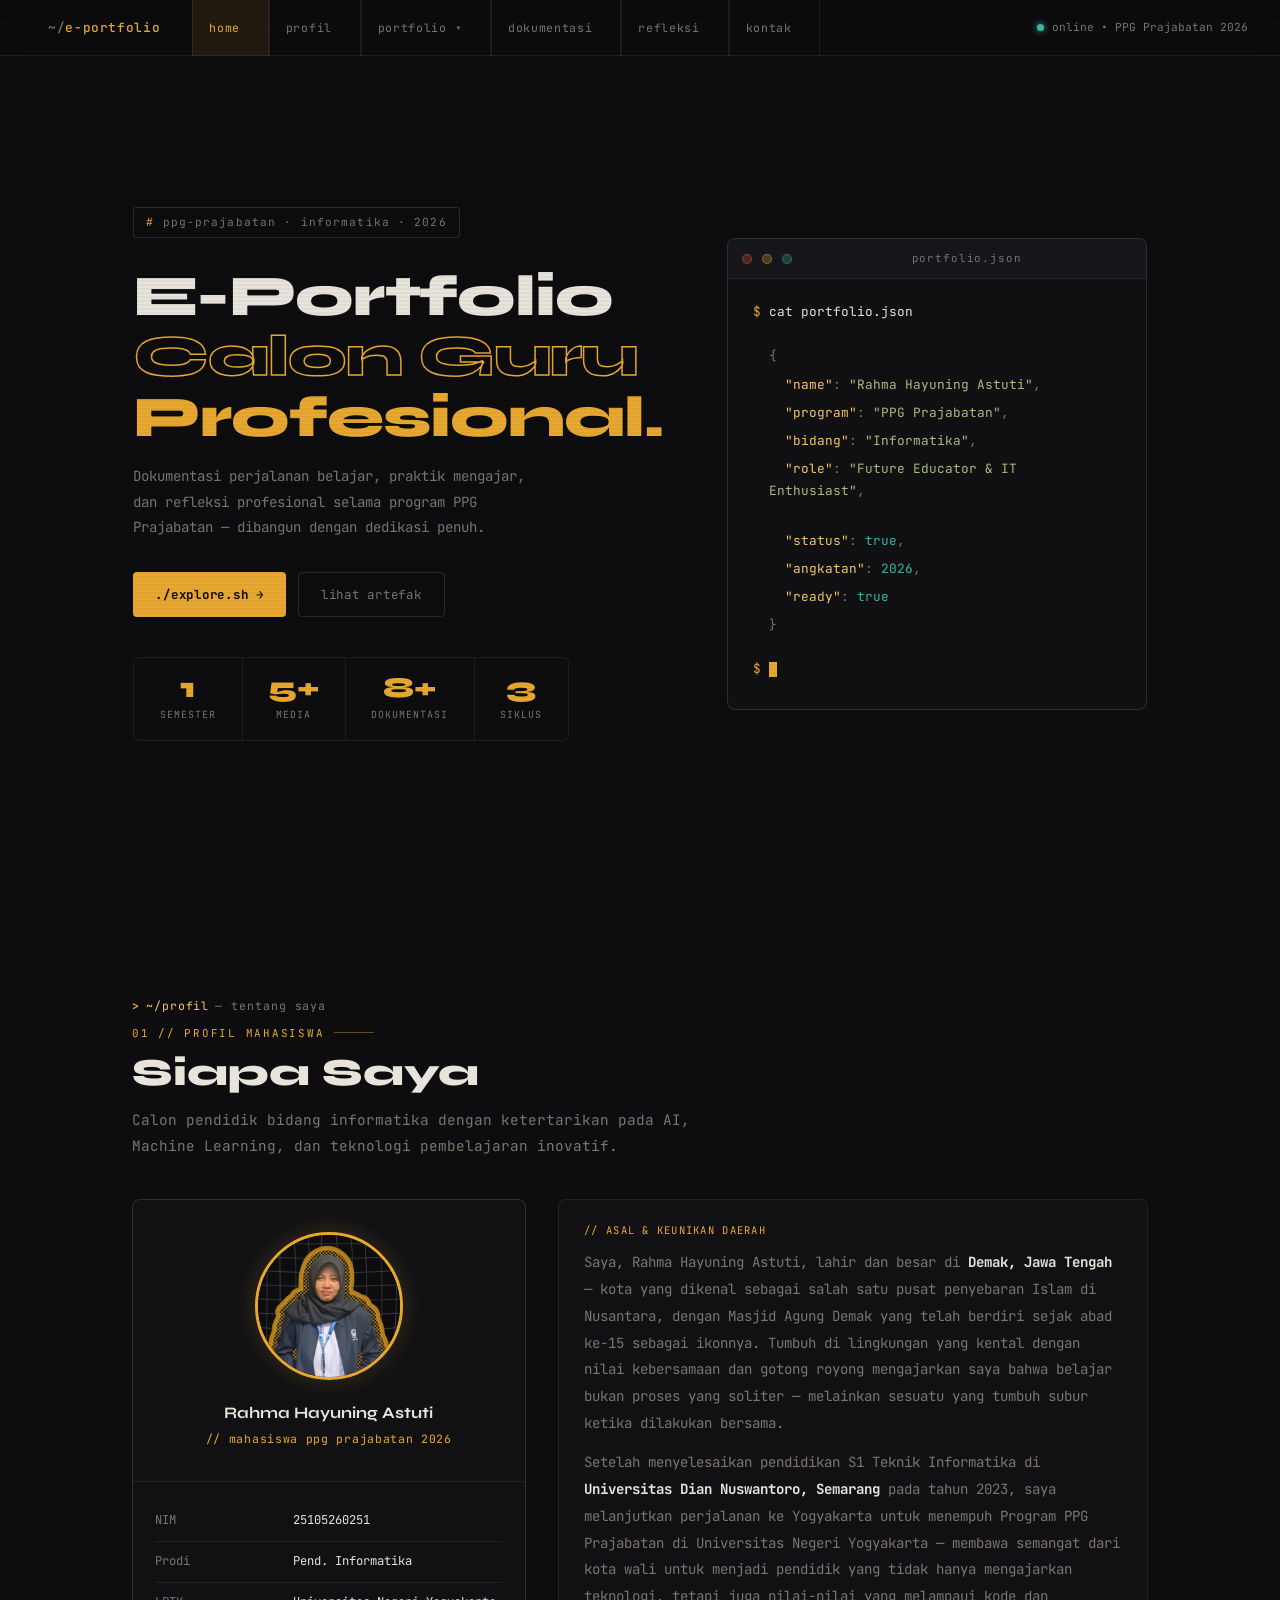
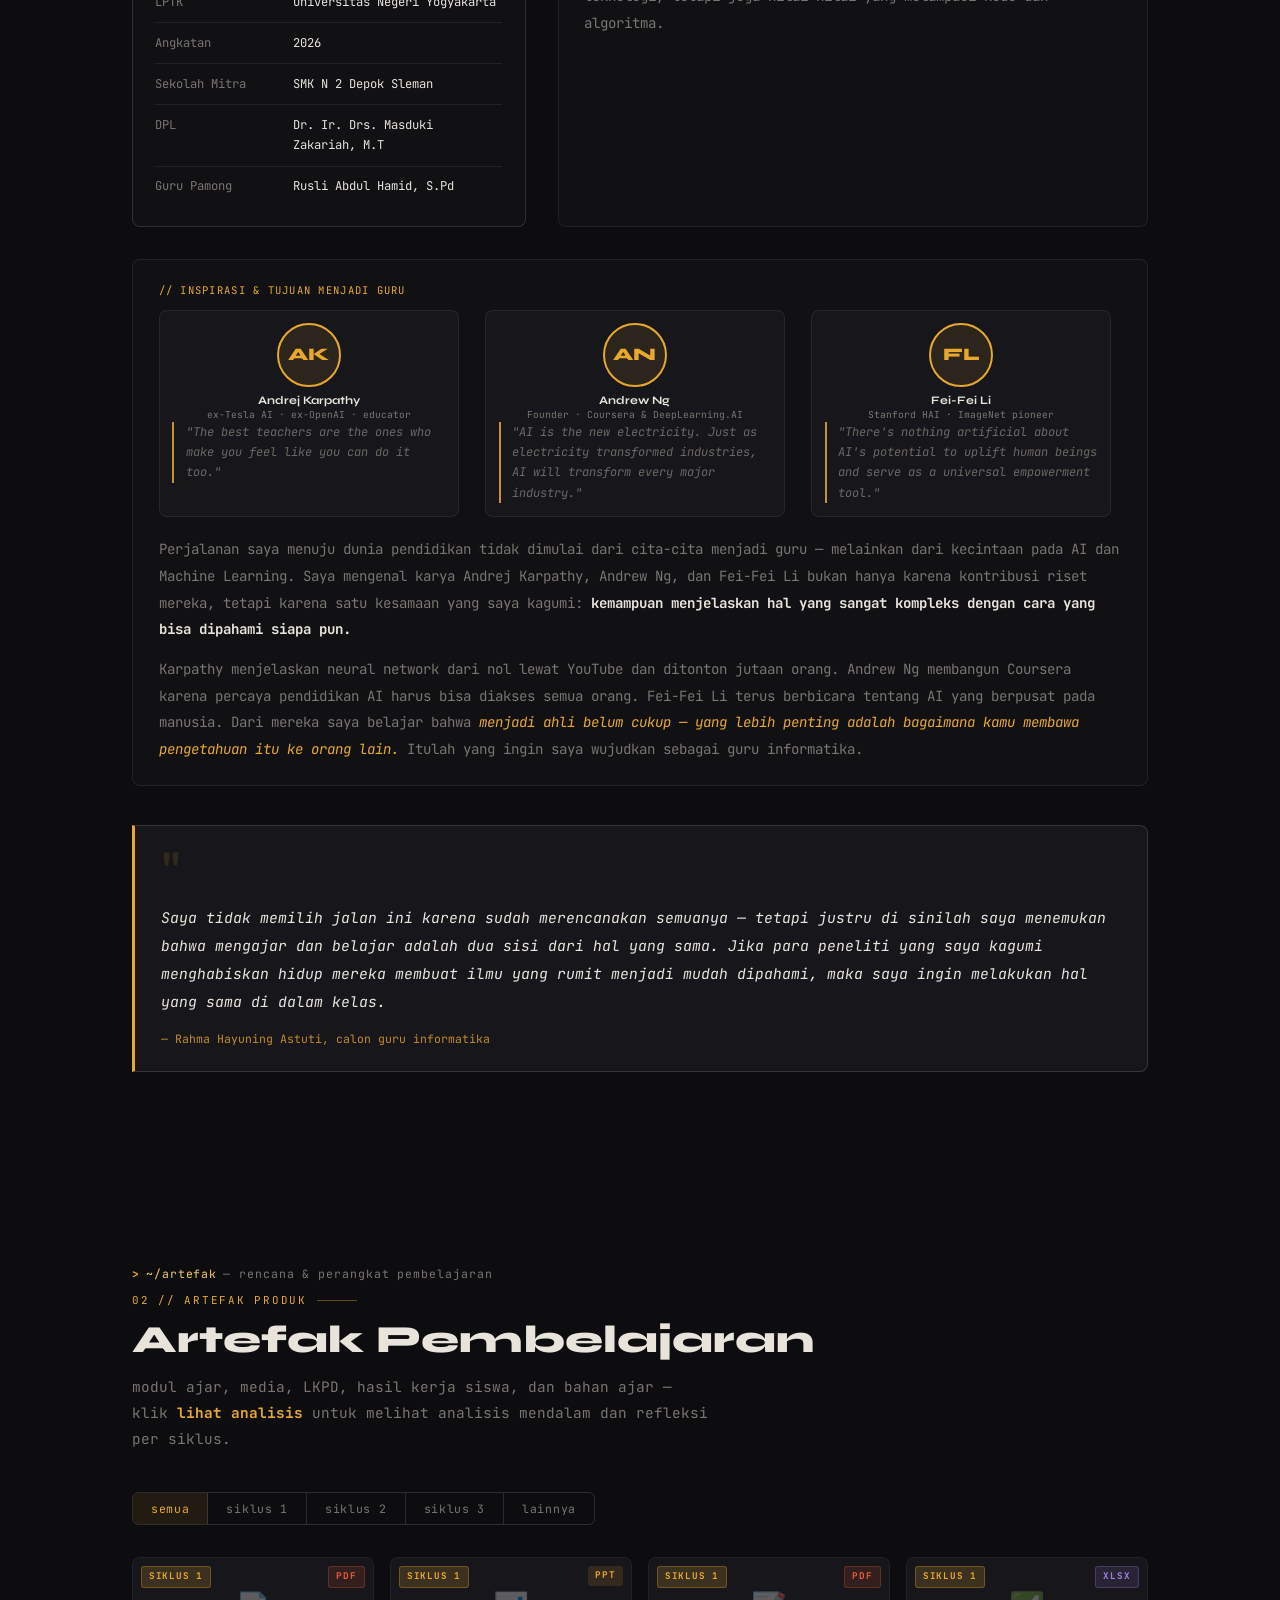
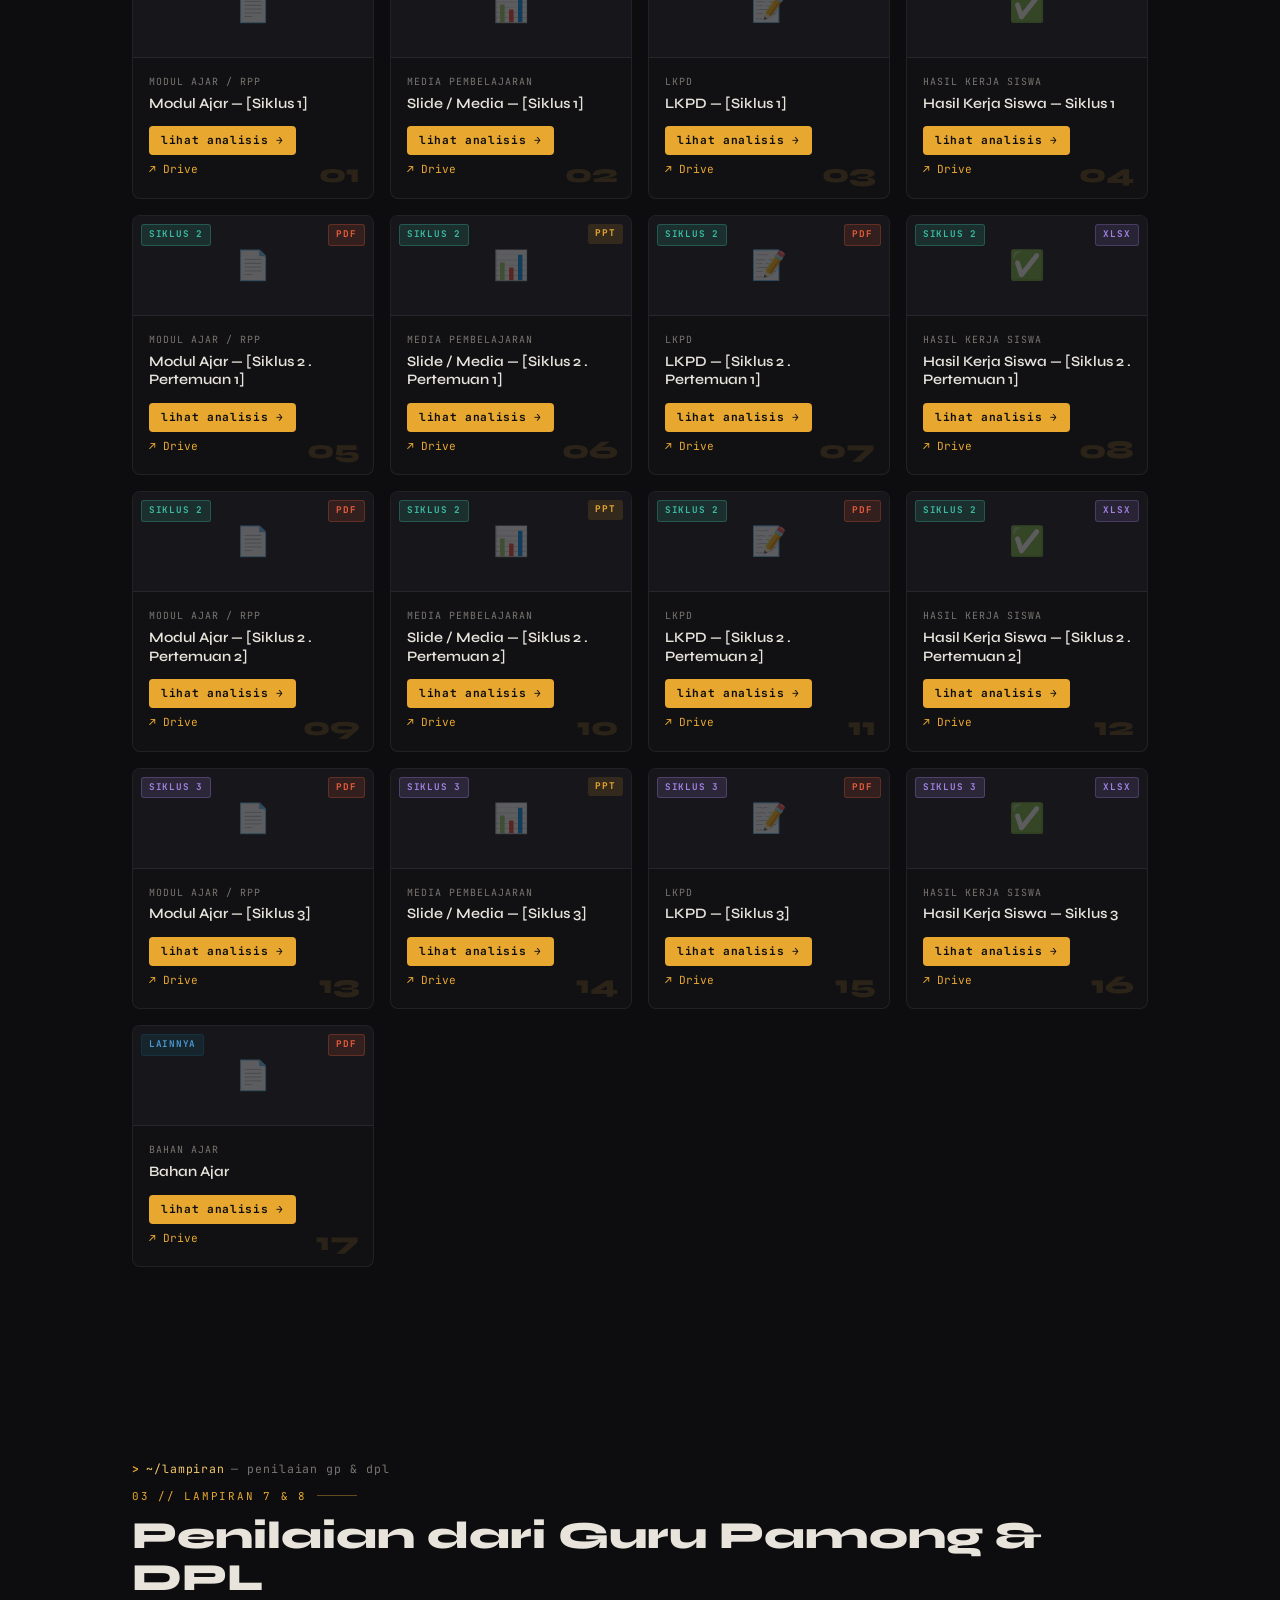
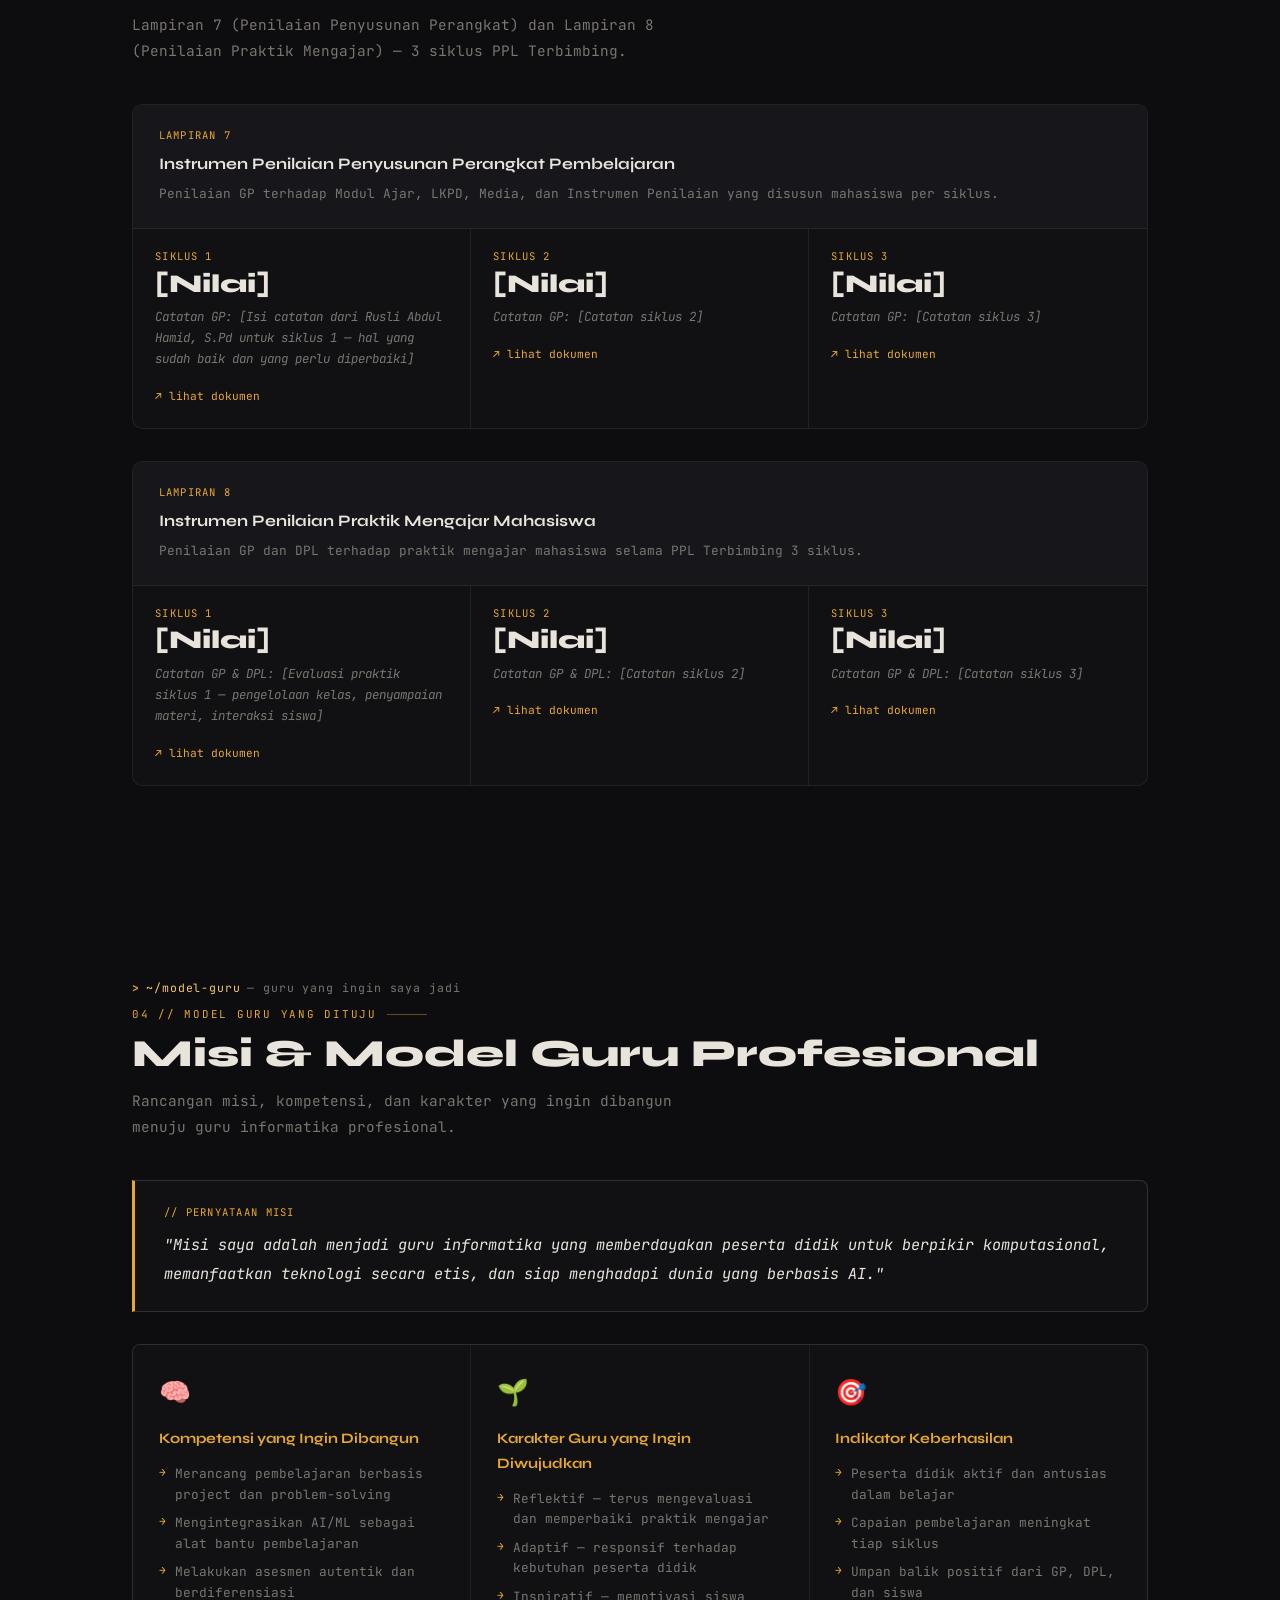
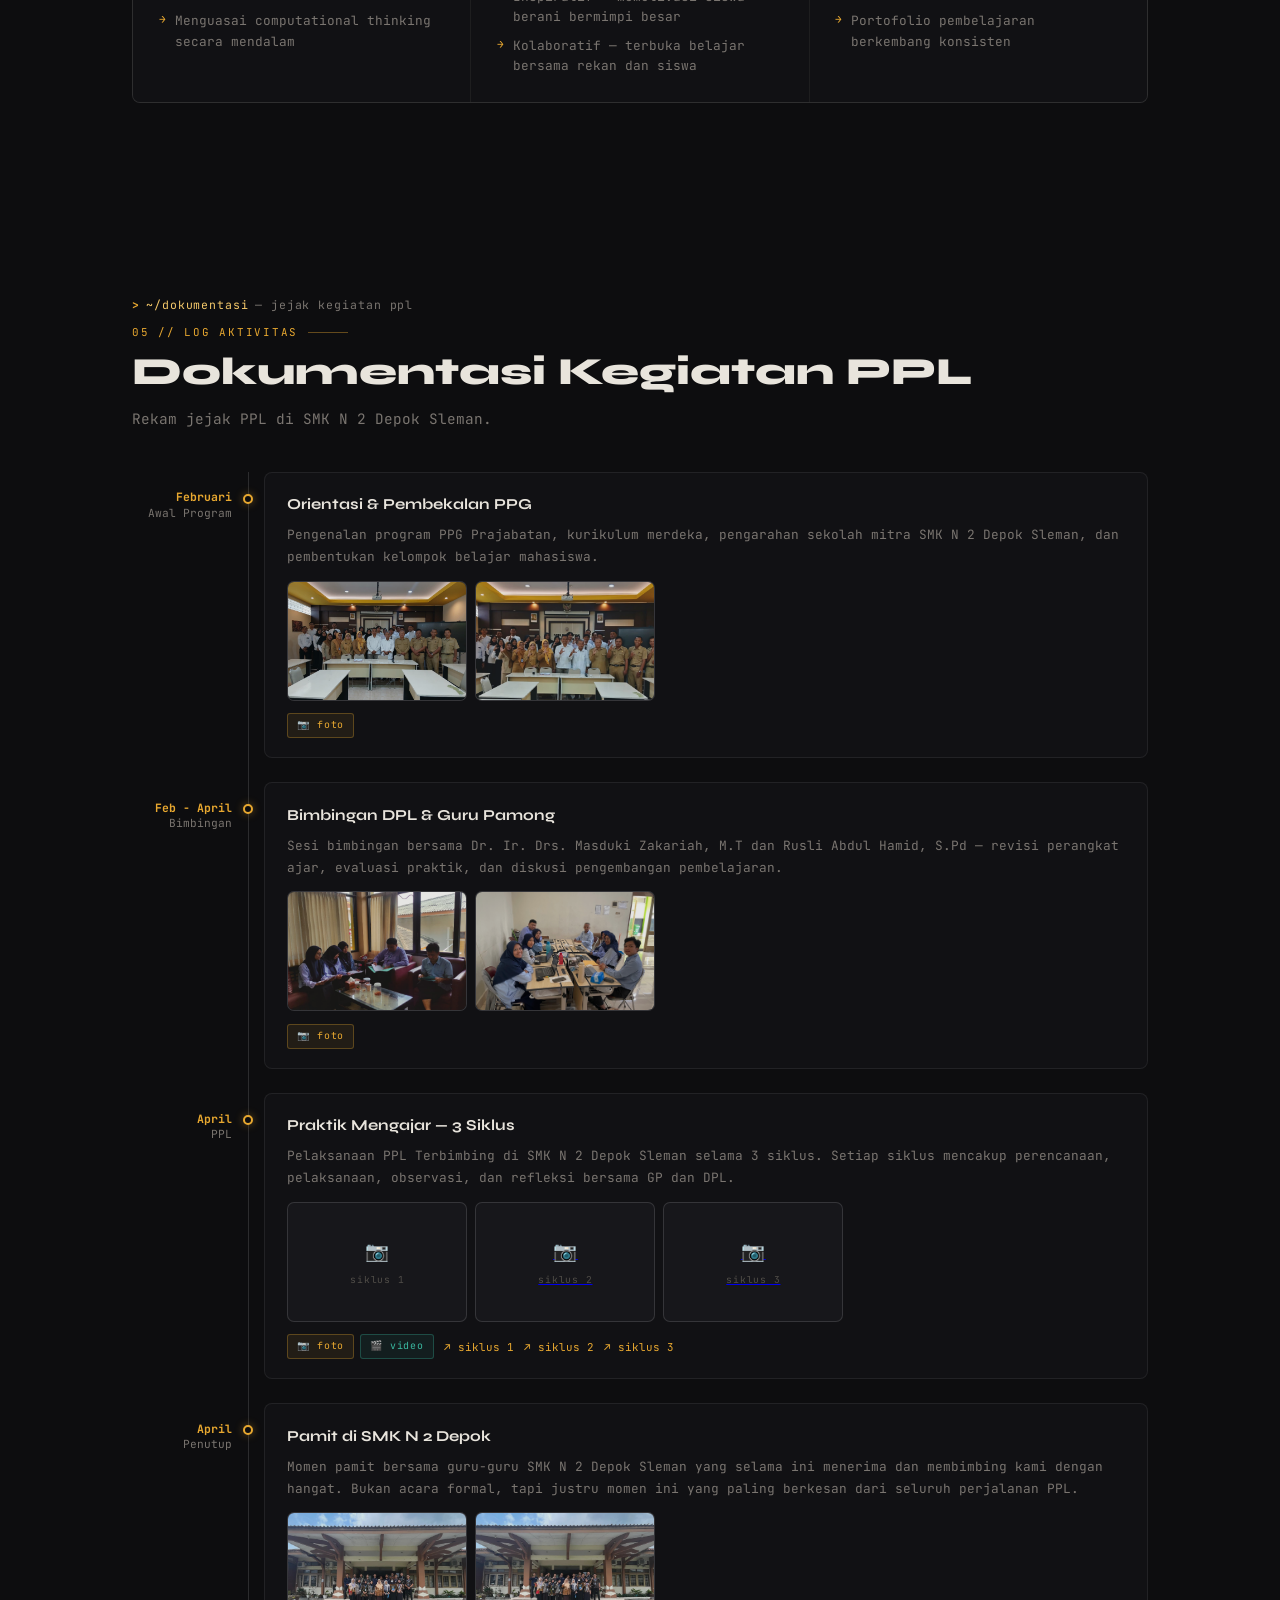
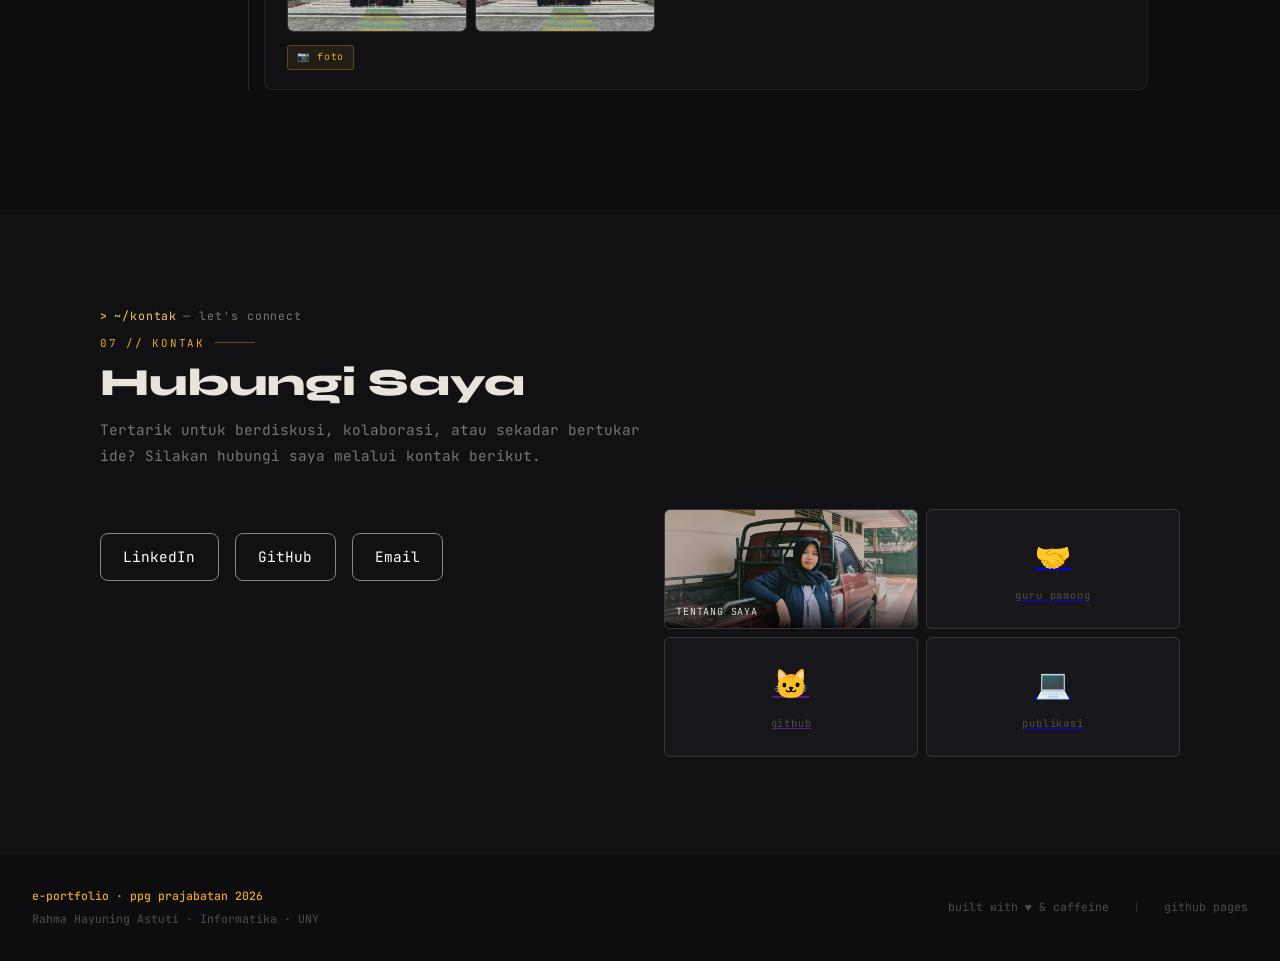
==== commit 29594d9a: "update" ====
--- a/index.html
+++ b/index.html
@@ -19,10 +19,19 @@
   <ul class="nav-links">
     <li><a href="#home">home</a></li>
     <li><a href="#profil">profil</a></li>
-    <li><a href="#artefak">artefak</a></li>
-    <li><a href="#lampiran">lampiran</a></li>
-    <li><a href="#model-guru">model guru</a></li>
+
+    <!-- dropdown: artefak + lampiran + model guru -->
+    <li class="nav-dropdown" id="nav-dropdown-portfolio">
+      <span class="nav-dropdown-toggle">portfolio ▾</span>
+      <div class="nav-dropdown-menu">
+        <a href="#artefak"><span class="dd-num">01</span> Artefak</a>
+        <a href="#lampiran"><span class="dd-num">02</span> Lampiran</a>
+        <a href="#model-guru"><span class="dd-num">03</span> Model Guru</a>
+      </div>
+    </li>
+
     <li><a href="#dokumentasi">dokumentasi</a></li>
+    <li><a href="refleksi.html">refleksi</a></li>
     <li><a href="#kontak">kontak</a></li>
   </ul>
   <div class="nav-status">
@@ -206,9 +215,8 @@
 </section>
 
 <!-- ARTEFAK -->
-<section id="artefak" class="reveal" style="background:var(--bg2);max-width:100%;padding:6rem 2rem;">
-  <div style="max-width:1080px;margin:0 auto;">
-    <div class="prompt"><span class="prompt-path">~/artefak</span> — rencana &amp; perangkat pembelajaran</div>
+<section id="artefak" class="reveal">
+  <div class="prompt"><span class="prompt-path">~/artefak</span> — rencana &amp; perangkat pembelajaran</div>
     <div class="sec-label">02 // artefak produk</div>
     <h2>Artefak Pembelajaran</h2>
     <p class="lead">modul ajar, media, LKPD, hasil kerja siswa, dan bahan ajar — klik <strong style="color:var(--amber);">lihat analisis</strong> untuk melihat analisis mendalam dan refleksi per siklus.</p>
@@ -404,7 +412,6 @@
           <a class="media-link" href="GANTI_LINK_GDRIVE" target="_blank">↗ Drive</a>
         </div>
       </div>
-    </div>
   </div>
 </section>
 
@@ -473,7 +480,7 @@
 </section>
 
 <!-- MODEL GURU -->
-<section id="model-guru" class="reveal" style="background:var(--bg2);max-width:100%;padding:6rem 2rem;">
+<section id="model-guru" class="reveal">
   <div style="max-width:1080px;margin:0 auto;">
     <div class="prompt"><span class="prompt-path">~/model-guru</span> — guru yang ingin saya jadi</div>
     <div class="sec-label">04 // model guru yang dituju</div>
@@ -558,7 +565,7 @@
             onerror="this.parentElement.innerHTML='<div class=\'tl-photo-placeholder\'><span>📷</span>foto bimbingan</div>'">
         </a>
         <a class="tl-photo" target="_blank">
-          <img src="assets/bimbingan pak rusli.jpeg" alt="Bimbingan"
+          <img src="assets/sama-pak-masduki.jpeg" alt="Bimbingan"
             onerror="this.parentElement.innerHTML='<div class=\'tl-photo-placeholder\'><span>📷</span>foto bimbingan</div>'">
         </a>
       </div>
--- a/shared.css
+++ b/shared.css
@@ -82,6 +82,10 @@
   white-space: nowrap;
   letter-spacing: 0.06em;
 }
+.nav-links a.active {
+  color: var(--amber);
+  background: var(--amber-dim);
+}
 .nav-links a:first-child { border-left: 1px solid var(--border); }
 .nav-links a:hover { color: var(--amber); background: var(--amber-dim); }
 .nav-status {
@@ -121,6 +125,74 @@
   margin-left: auto;
 }
 
+/* DROPDOWN SIKLUS */
+.nav-dropdown {
+  position: relative;
+}
+.nav-dropdown-toggle {
+  text-decoration: none; color: var(--muted);
+  font-size: 0.72rem; font-weight: 400;
+  padding: 0 1rem; height: 56px;
+  display: flex; align-items: center; gap: 5px;
+  border-right: 1px solid var(--border);
+  border-left: 1px solid var(--border);
+  transition: color 0.15s, background 0.15s;
+  white-space: nowrap; letter-spacing: 0.06em;
+  cursor: pointer;
+}
+.nav-dropdown-toggle::after {
+  content: '_';
+  opacity: 0;
+  font-size: 0.6rem;
+  transition: opacity 0.15s;
+}
+.nav-dropdown:hover .nav-dropdown-toggle,
+.nav-dropdown-toggle.active {
+  color: var(--amber);
+  background: var(--amber-dim);
+}
+.nav-dropdown:hover .nav-dropdown-toggle::after {
+  opacity: 1;
+  animation: blink 1s infinite;
+}
+.nav-dropdown.mobile-open .nav-dropdown-menu {
+  display: block;
+}
+.nav-dropdown-menu {
+  display: none;
+  position: absolute;
+  top: 56px; left: 0;
+  min-width: 160px;
+  background: rgba(13,13,15,0.97);
+  border: 1px solid var(--border2);
+  border-top: 2px solid var(--amber);
+  backdrop-filter: blur(12px);
+  z-index: 200;
+  overflow: hidden;
+}
+.nav-dropdown:hover .nav-dropdown-menu {
+  display: block;
+}
+.nav-dropdown-menu a {
+  display: flex; align-items: center; gap: 10px;
+  padding: 0.75rem 1.2rem;
+  font-size: 0.72rem; color: var(--muted);
+  text-decoration: none; letter-spacing: 0.06em;
+  border-bottom: 1px solid var(--border);
+  transition: color 0.15s, background 0.15s;
+  white-space: nowrap;
+}
+.nav-dropdown-menu a:last-child { border-bottom: none; }
+.nav-dropdown-menu a:hover,
+.nav-dropdown-menu a.active {
+  color: var(--amber);
+  background: var(--amber-dim);
+}
+.nav-dropdown-menu a .dd-num {
+  font-size: 0.6rem; color: var(--amber);
+  opacity: 0.6; flex-shrink: 0;
+}
+
 /* LAYOUT */
 .page-wrap { position:relative; z-index:1; }
 section { max-width:1080px; margin:0 auto; padding:6rem 2rem; }
@@ -152,8 +224,9 @@
 #home {
   min-height: 100vh;
   display: flex; align-items: center;
-  max-width: 100%;
-  padding: 0;
+  max-width: 100% !important;
+  padding: 0 !important;
+  margin: 0 !important;
 }
 .hero-inner {
   max-width: 1080px; margin: 0 auto;
@@ -269,6 +342,16 @@
 }
 
 /* FOOTER */
+.kontak-section {
+  background: var(--bg2);
+  max-width: 100% !important;
+  margin: 0 !important;
+}
+.bg2-section {
+  background: var(--bg2);
+  max-width: 100% !important;
+  margin: 0 !important;
+}
 footer { border-top:1px solid var(--border); padding:2rem; display:flex; align-items:center; justify-content:space-between; font-size:0.72rem; color:var(--muted2); flex-wrap:wrap; gap:1rem; }
 .footer-logo { color:var(--amber); font-weight:500; }
 .footer-r { display:flex; gap:1.5rem; }
@@ -713,7 +796,9 @@
 
 /* RESPONSIVE */
 @media (max-width:840px) {
-  nav { gap:1rem; }
+  nav {
+    gap:1rem;
+  }
 
   .menu-toggle {
     display: block;
@@ -745,14 +830,34 @@
   }
 
   .nav-status {
-    display: flex;
-  }
+    position: absolute;
+    right: 3.5rem; /* kanan, tapi tidak nabrak hamburger */
+    top: 50%;
+    transform: translateY(-50%);
+  }
+
+  .nav-dropdown-toggle {
+    border-left: none;
+    justify-content: center;
+    width: 100%;
+  }
+  .nav-dropdown-menu a {
+    justify-content: center;
+    padding-left: 1rem;
+    padding-right: 1rem;
+  }
+  .nav-dropdown-menu a .dd-num {
+    display: none;
+  }
+
   .status-full { display: none; }
   .status-short { display: inline; }
 
   .hero-inner { grid-template-columns: 1fr; }
   .terminal { display: none; }
-  .profil-grid { grid-template-columns:1fr; }
+  .profil-grid { display: flex; flex-direction: column; }
+  .profil-top { grid-template-columns: 1fr; }
+  .profil-top > div:last-child .narasi-section { height: auto; }
   .contact-wrapper { grid-template-columns:1fr; }
   .contact-photo-grid {
     grid-template-columns: 1fr 1fr; /* tetap 2 kolom */
@@ -786,5 +891,22 @@
   .model-grid {
     grid-template-columns: 1fr;
   }
-
-}
+  .nav-dropdown-toggle {
+    border-left: none;
+  }
+  .nav-dropdown-menu {
+    position: static;
+    border: none;
+    border-top: none;
+    background: var(--bg3);
+    display: none !important; /* override hover */
+  }
+  .nav-dropdown.mobile-open .nav-dropdown-menu {
+    display: block !important;
+  }
+  .nav-dropdown-menu a {
+    padding-left: 2rem; /* indent biar keliatan nested */
+    font-size: 0.68rem;
+    border-bottom: 1px solid var(--border);
+  }
+}
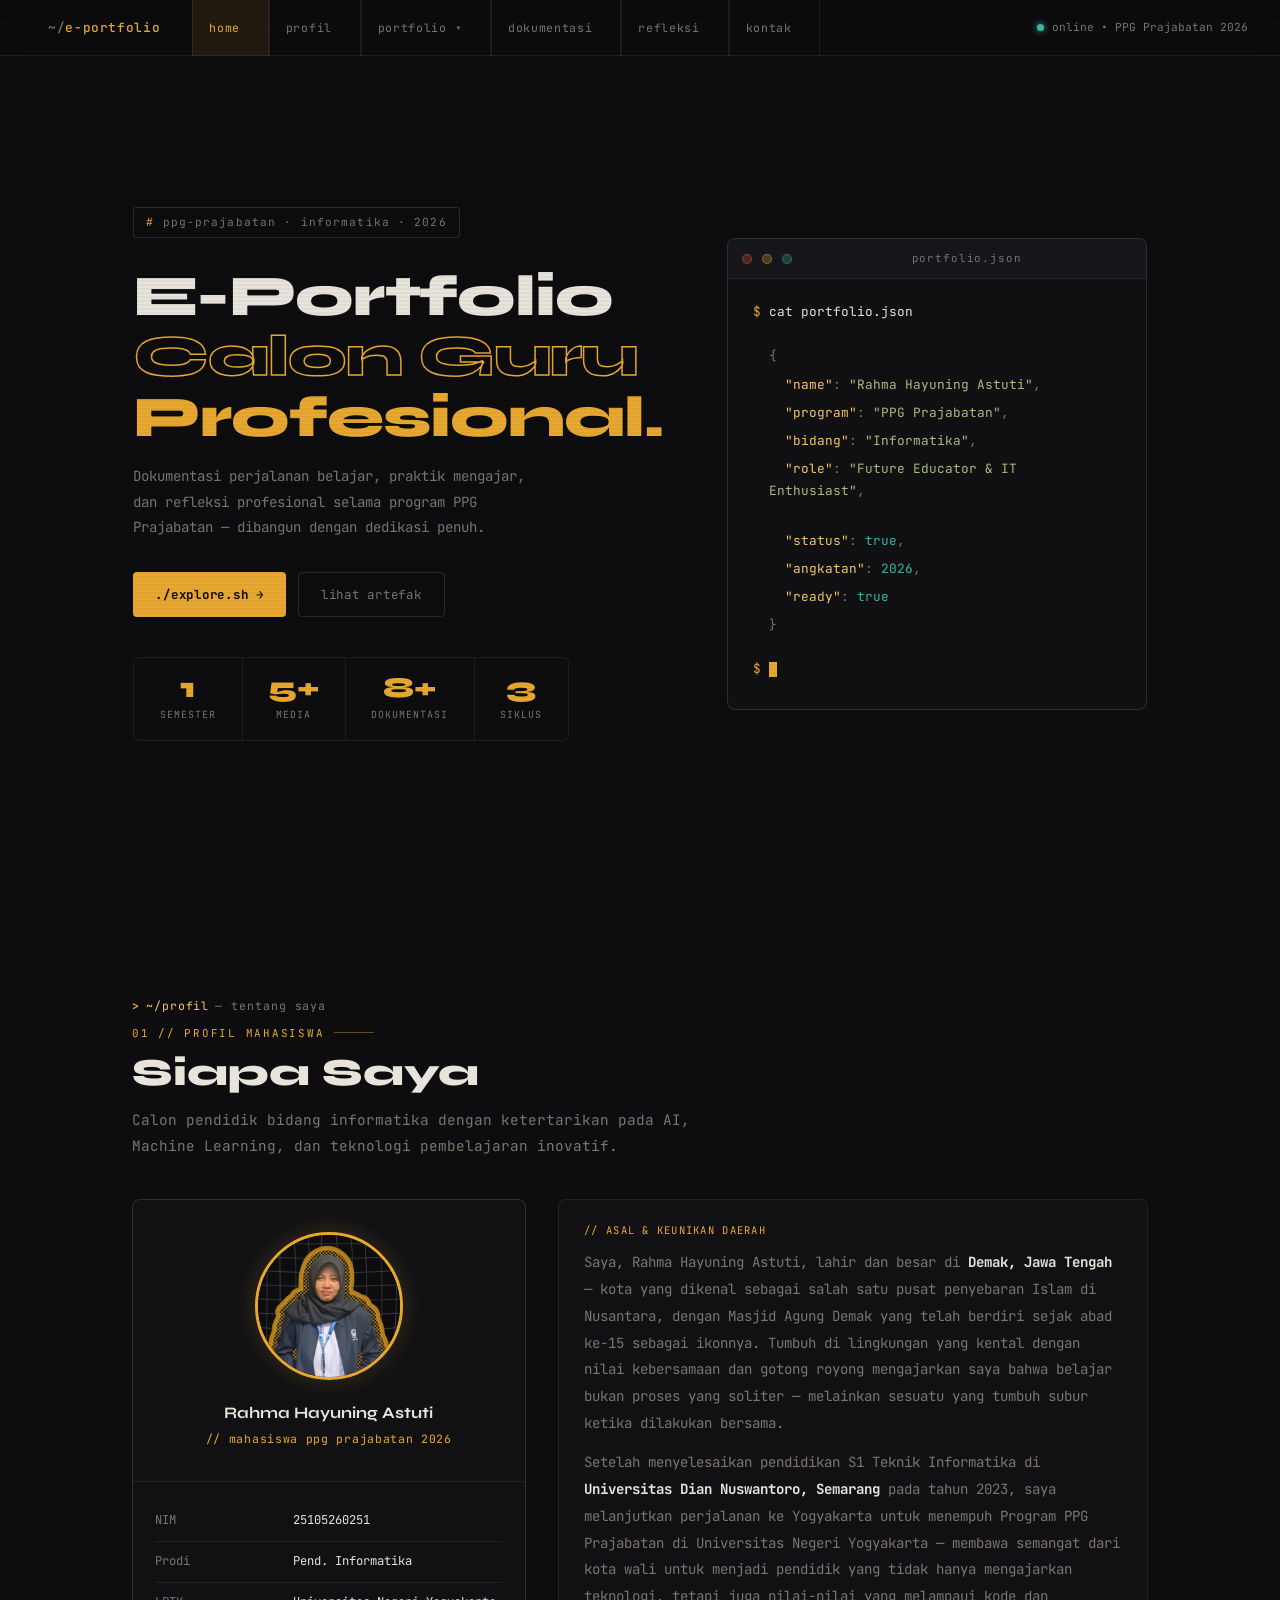
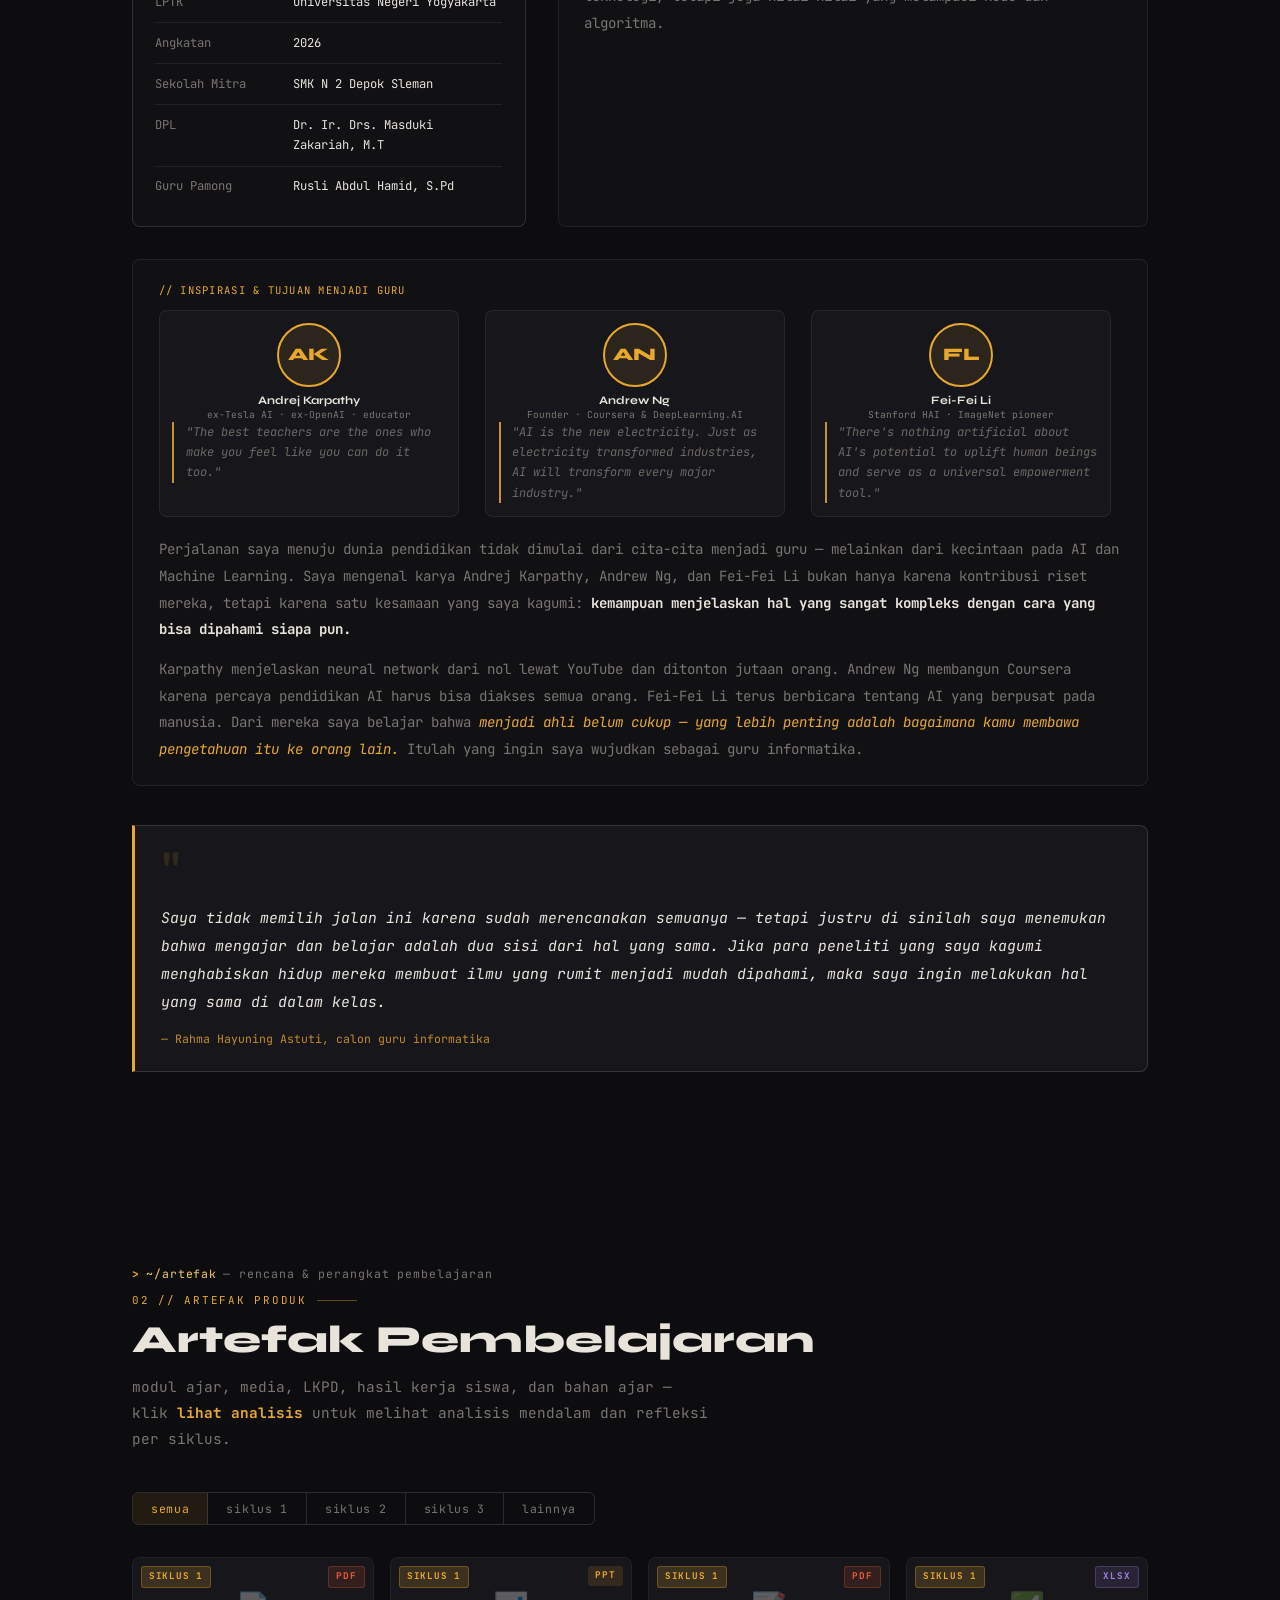
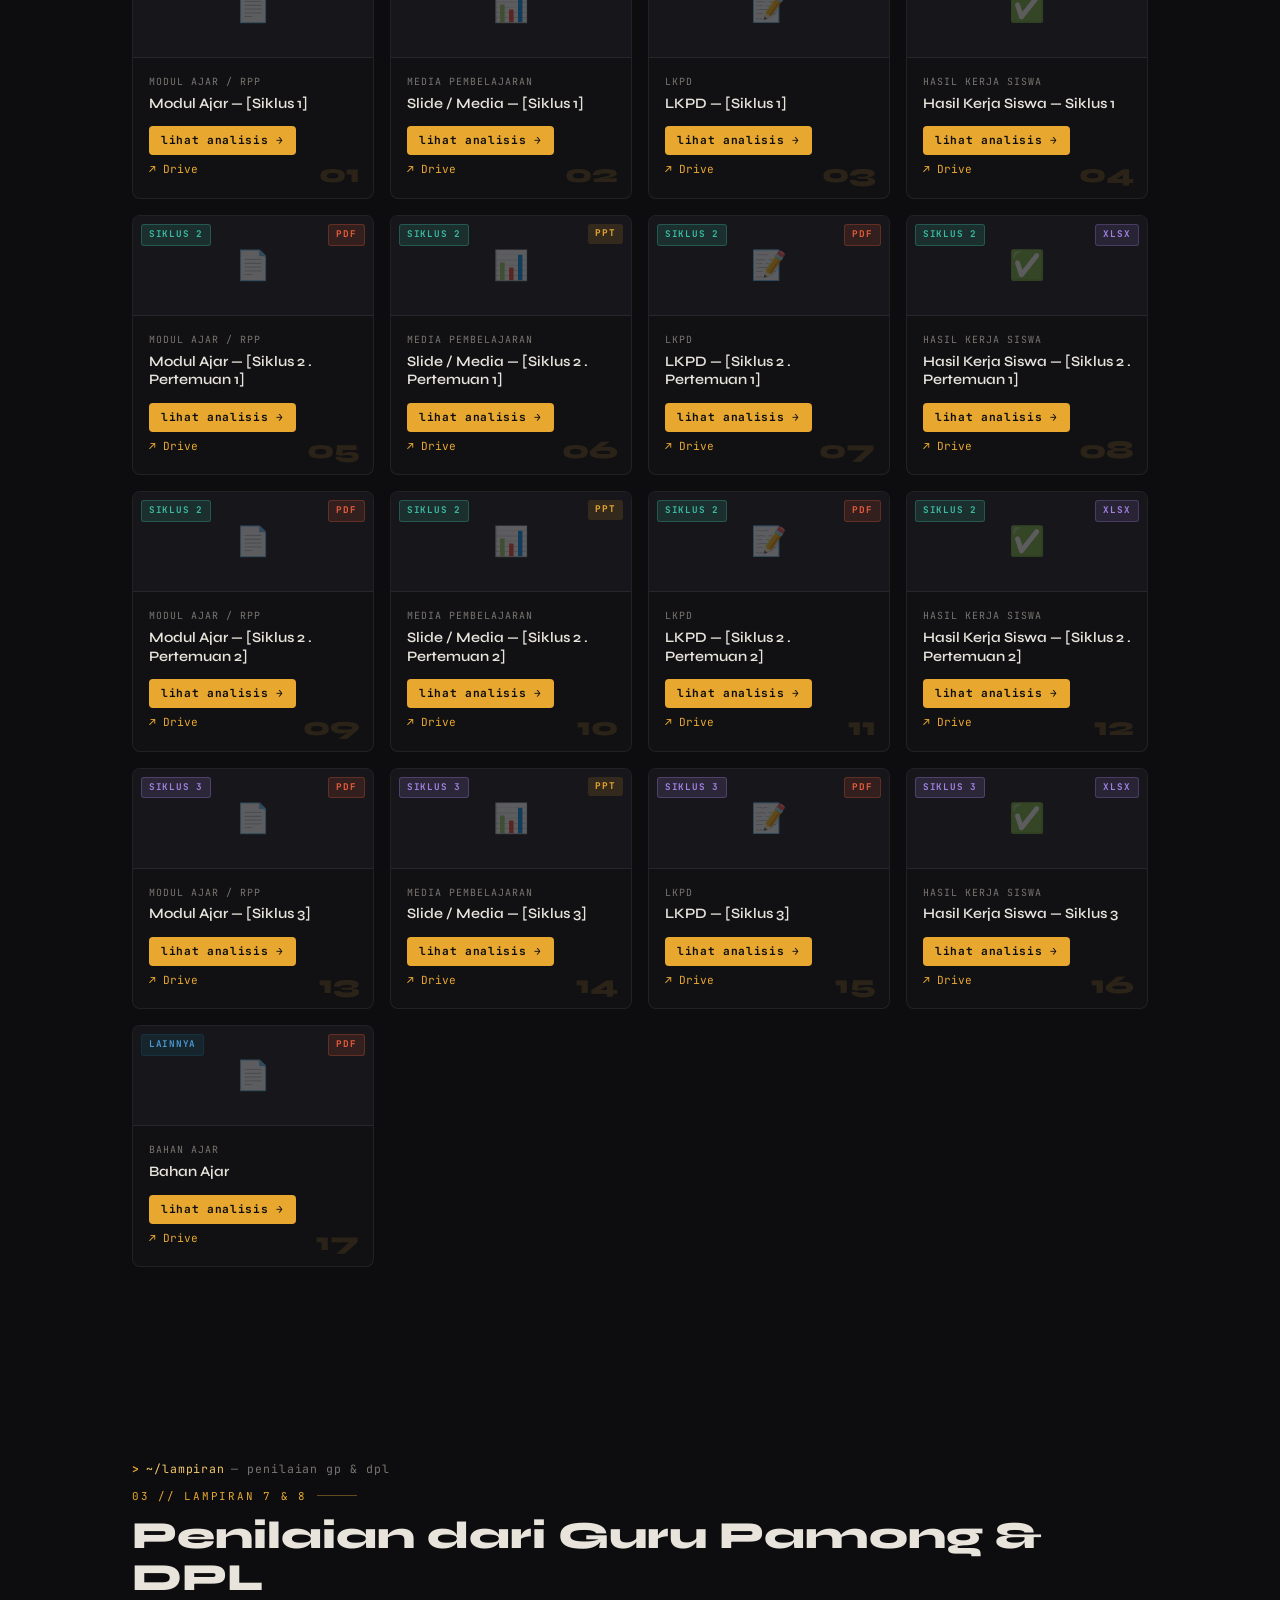
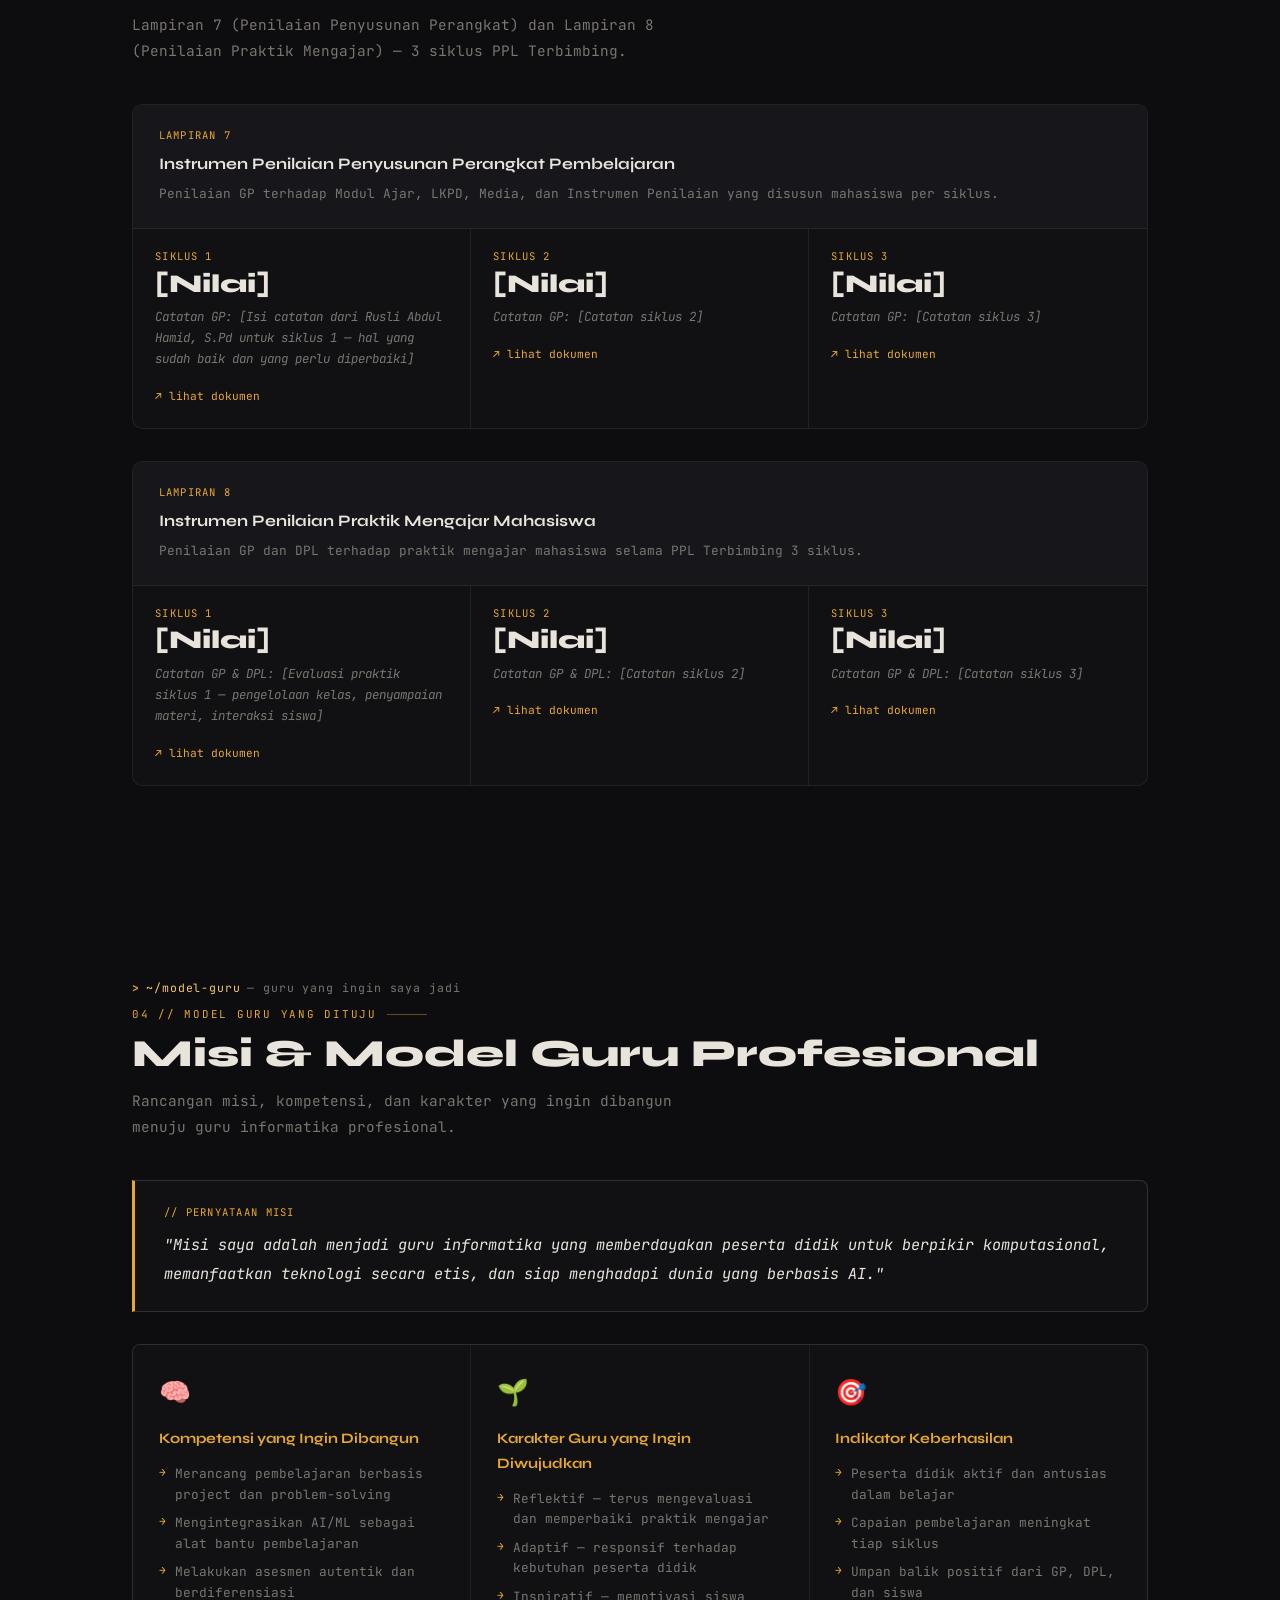
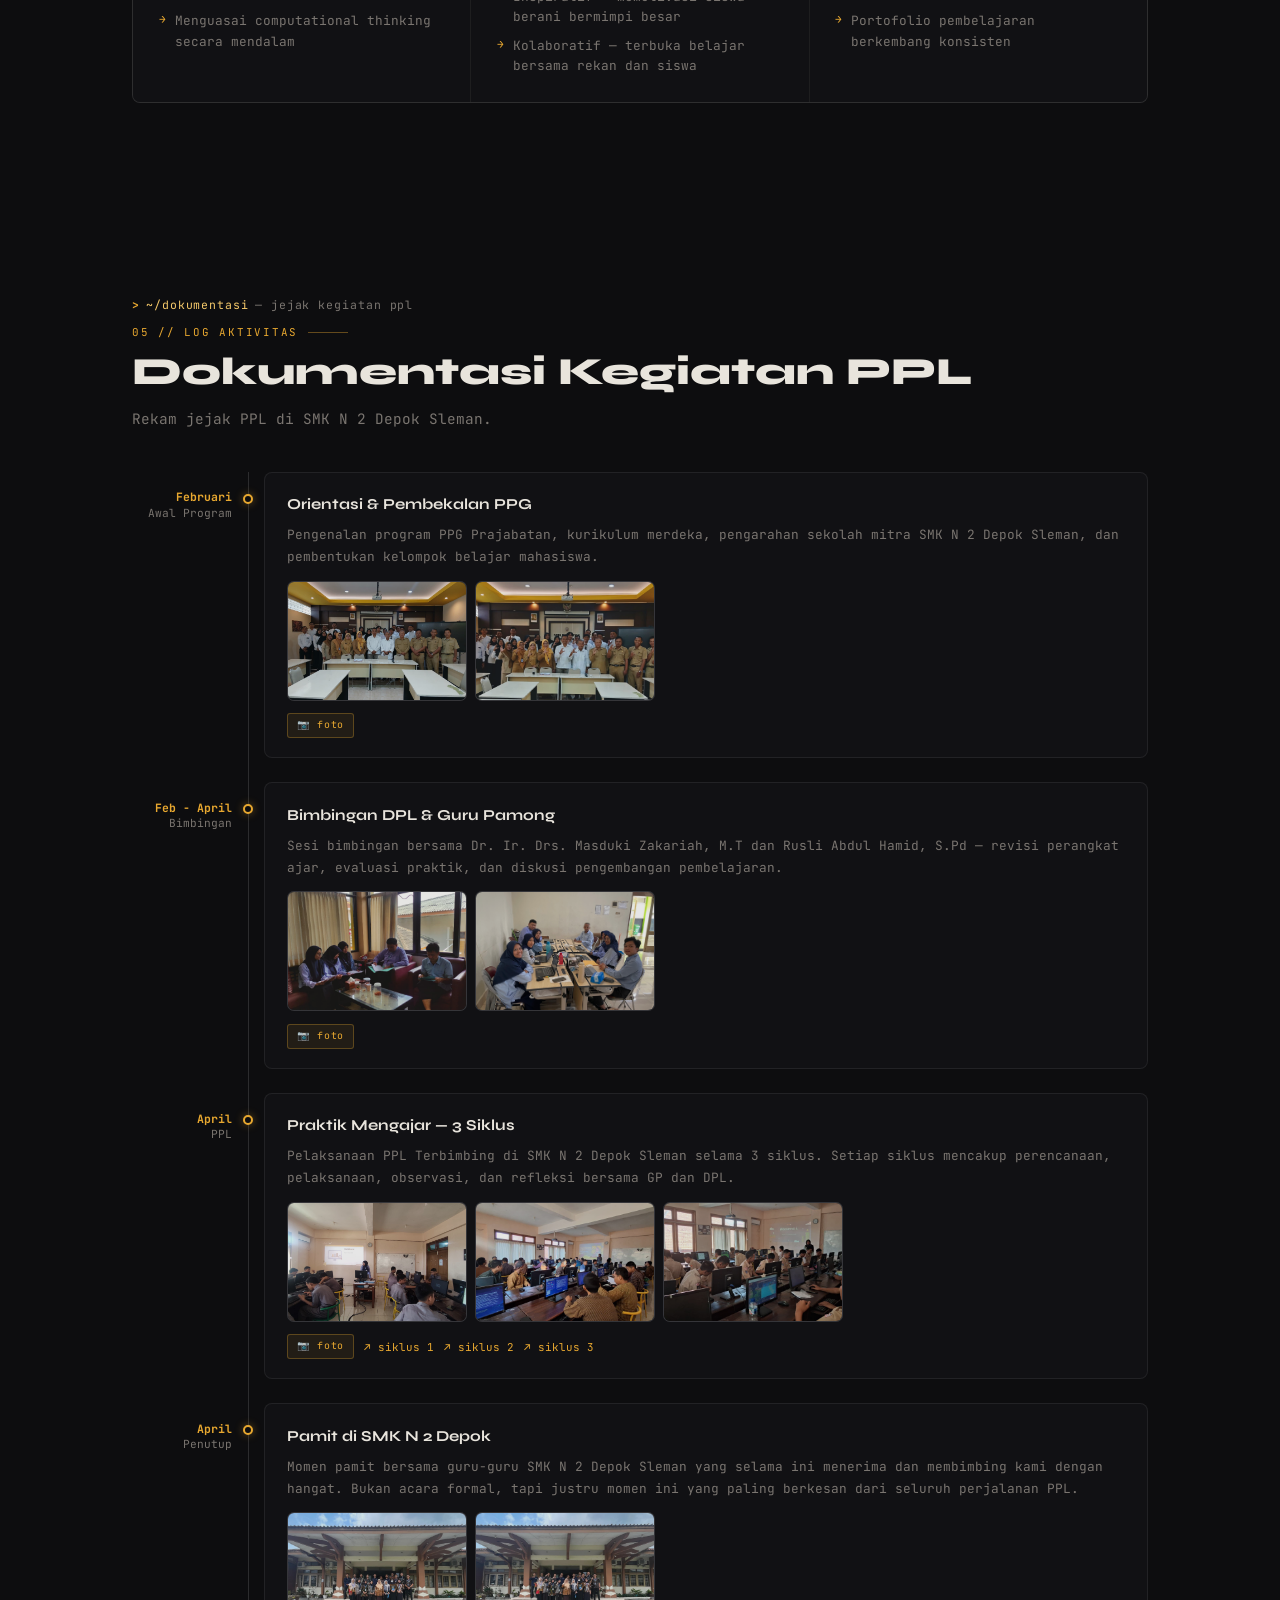
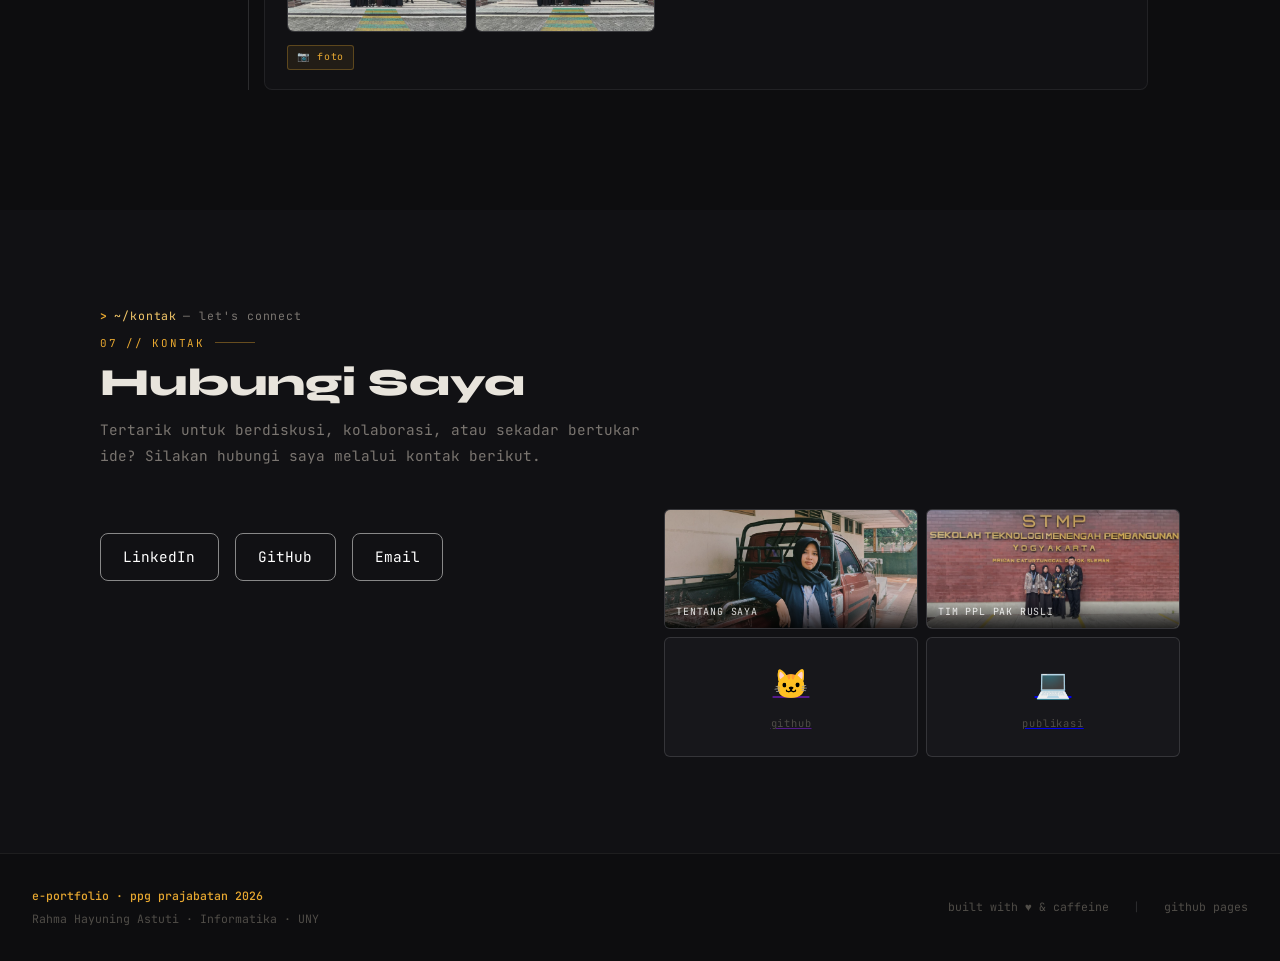
==== commit 78daa229: "update" ====
--- a/index.html
+++ b/index.html
@@ -6,7 +6,7 @@
 <title>E-Portfolio — Rahma Hayuning Astuti</title>
 <link rel="stylesheet" href="shared.css">
 </head>
-<body>
+<body data-page="index">
 <div class="grid-bg"></div>
 
 <nav>
@@ -582,21 +582,20 @@
       <div class="tl-desc">Pelaksanaan PPL Terbimbing di SMK N 2 Depok Sleman selama 3 siklus. Setiap siklus mencakup perencanaan, pelaksanaan, observasi, dan refleksi bersama GP dan DPL.</div>
       <div class="tl-photos">
         <a class="tl-photo" target="_blank">
-          <img src="https://drive.google.com/thumbnail?id=FOTO_ID_S1&sz=w400" alt="Siklus 1"
+          <img src="assets/siklus1.jpeg" alt="Siklus 1"
             onerror="this.parentElement.innerHTML='<div class=\'tl-photo-placeholder\'><span>📷</span>siklus 1</div>'">
         </a>
-        <a class="tl-photo" href="https://drive.google.com/file/d/FOTO_ID_S2/view" target="_blank">
-          <img src="https://drive.google.com/thumbnail?id=FOTO_ID_S2&sz=w400" alt="Siklus 2"
-            onerror="this.parentElement.innerHTML='<div class=\'tl-photo-placeholder\'><span>📷</span>siklus 2</div>'">
-        </a>
-        <a class="tl-photo" href="https://drive.google.com/file/d/FOTO_ID_S3/view" target="_blank">
-          <img src="https://drive.google.com/thumbnail?id=FOTO_ID_S3&sz=w400" alt="Siklus 3"
-            onerror="this.parentElement.innerHTML='<div class=\'tl-photo-placeholder\'><span>📷</span>siklus 3</div>'">
+        <a class="tl-photo" target="_blank">
+          <img src="assets/siklus2.jpeg" alt="Siklus 2"
+            onerror="this.parentElement.innerHTML='<div class=\'tl-photo-placeholder\'><span>📷</span>siklus 1</div>'">
+        </a>
+        <a class="tl-photo" target="_blank">
+          <img src="assets/siklus3.jpeg" alt="Siklus 3"
+            onerror="this.parentElement.innerHTML='<div class=\'tl-photo-placeholder\'><span>📷</span>siklus 1</div>'">
         </a>
       </div>
       <div class="tl-tags">
         <span class="tl-tag tl-foto">📷 foto</span>
-        <span class="tl-tag tl-video">🎬 video</span>
         <a href="siklus1.html" style="font-size:0.68rem;color:var(--amber);text-decoration:none;margin-left:4px;">↗ siklus 1</a>
         <a href="siklus2.html" style="font-size:0.68rem;color:var(--amber);text-decoration:none;margin-left:4px;">↗ siklus 2</a>
         <a href="siklus3.html" style="font-size:0.68rem;color:var(--amber);text-decoration:none;margin-left:4px;">↗ siklus 3</a>
@@ -659,12 +658,12 @@
             <div class="contact-photo-label">Tentang Saya</div>
           </a>
 
-          <!-- foto 2: tim PPL dengan Guru Pamong -->
-          <a class="contact-photo" href="LINK_FOTO_GP" target="_blank">
-            <img src="https://drive.google.com/thumbnail?id=FOTO_ID_GP&sz=w400"
-              alt="Bersama Guru Pamong"
-              onerror="this.parentElement.innerHTML='<div class=\'contact-photo-placeholder\'><span>🤝</span>guru pamong</div>'">
-            <div class="contact-photo-label">bersama guru pamong</div>
+          <!-- foto 2: tim PPL -->
+          <a class="contact-photo" target="_blank">
+            <img src="assets/tim ppl.jpeg"
+              alt="Tim PPL Pak Rusli"
+              onerror="this.parentElement.innerHTML='<div class=\'contact-photo-placeholder\'><span>🤝</span>Tim PPL</div>'">
+            <div class="contact-photo-label">Tim PPL Pak Rusli</div>
           </a>
 
           <!-- foto 3 -->
--- a/shared.css
+++ b/shared.css
@@ -68,7 +68,7 @@
 .nav-logo span { color: var(--muted); }
 .nav-links {
   display: flex; gap: 0; list-style: none;
-  overflow-x: auto; scrollbar-width: none;
+ overflow: visible; scrollbar-width: none;
   flex: 1;
 }
 .nav-links::-webkit-scrollbar { display: none; }
@@ -125,7 +125,7 @@
   margin-left: auto;
 }
 
-/* DROPDOWN SIKLUS */
+/* DROPDOWN */
 .nav-dropdown {
   position: relative;
 }
@@ -146,7 +146,7 @@
   font-size: 0.6rem;
   transition: opacity 0.15s;
 }
-.nav-dropdown:hover .nav-dropdown-toggle,
+.nav-dropdown:hover .nav-dropdown-menu { display:block; }
 .nav-dropdown-toggle.active {
   color: var(--amber);
   background: var(--amber-dim);
@@ -167,12 +167,11 @@
   border: 1px solid var(--border2);
   border-top: 2px solid var(--amber);
   backdrop-filter: blur(12px);
-  z-index: 200;
+  z-index: 99999;
   overflow: hidden;
 }
-.nav-dropdown:hover .nav-dropdown-menu {
-  display: block;
-}
+
+
 .nav-dropdown-menu a {
   display: flex; align-items: center; gap: 10px;
   padding: 0.75rem 1.2rem;
@@ -793,6 +792,275 @@
   border: none;
   display: block;
 }
+/* ── PAGE-SPECIFIC STYLES ── */
+.refleksi-hero {
+  min-height: 60vh;
+  display: flex;
+  align-items: center;
+  background: var(--bg);
+  padding: 8rem 2rem 4rem;
+}
+.refleksi-hero-inner {
+  max-width: 1080px;
+  margin: 0 auto;
+  width: 100%;
+}
+.page-badge {
+  display: inline-flex;
+  align-items: center;
+  gap: 8px;
+  font-size: 0.7rem;
+  color: var(--muted);
+  border: 1px solid var(--border2);
+  padding: 5px 14px;
+  border-radius: 3px;
+  margin-bottom: 1.5rem;
+  letter-spacing: 0.1em;
+}
+.page-badge::before { content: '#'; color: var(--amber); }
+
+/* REFLEKSI CARDS */
+.refleksi-pertanyaan {
+  display: flex;
+  flex-direction: column;
+  gap: 2rem;
+  margin-bottom: 1rem;
+}
+.rp-card {
+  background: var(--bg2);
+  border: 1px solid var(--border);
+  border-radius: 10px;
+  overflow: hidden;
+}
+.rp-card-header {
+  background: var(--bg3);
+  border-bottom: 1px solid var(--border);
+  padding: 1rem 1.6rem;
+  display: flex;
+  align-items: flex-start;
+  gap: 1rem;
+}
+.rp-num {
+  font-family: var(--sans);
+  font-weight: 800;
+  font-size: 1.8rem;
+  color: var(--amber);
+  opacity: 0.4;
+  line-height: 1;
+  flex-shrink: 0;
+  padding-top: 0.1rem;
+}
+.rp-question {
+  font-family: var(--sans);
+  font-weight: 700;
+  font-size: 0.95rem;
+  color: var(--text);
+  line-height: 1.4;
+}
+.rp-card-body {
+  padding: 1.6rem;
+}
+.rp-card-body p {
+  font-size: 0.88rem;
+  color: var(--muted);
+  line-height: 1.9;
+  margin-bottom: 1rem;
+}
+.rp-card-body p:last-child { margin-bottom: 0; }
+.rp-card-body strong { color: var(--text); }
+.rp-card-body em { color: var(--amber); font-style: italic; }
+
+/* HIGHLIGHT BOX */
+.rp-highlight {
+  background: var(--amber-dim);
+  border: 1px solid rgba(232,168,48,0.2);
+  border-left: 3px solid var(--amber);
+  border-radius: 0 6px 6px 0;
+  padding: 1rem 1.2rem;
+  margin: 1rem 0;
+  font-size: 0.85rem;
+  color: var(--text);
+  line-height: 1.8;
+}
+.rp-highlight-label {
+  font-size: 0.62rem;
+  color: var(--amber);
+  letter-spacing: 0.12em;
+  text-transform: uppercase;
+  margin-bottom: 0.4rem;
+}
+
+/* SARAN LIST */
+.saran-list {
+  display: flex;
+  flex-direction: column;
+  gap: 0.8rem;
+  margin-top: 1rem;
+}
+.saran-item {
+  display: flex;
+  gap: 0.8rem;
+  align-items: flex-start;
+  font-size: 0.85rem;
+  color: var(--muted);
+  line-height: 1.7;
+}
+.saran-item::before {
+  content: '→';
+  color: var(--amber);
+  flex-shrink: 0;
+  margin-top: 0.1rem;
+}
+
+/* RTL GRID */
+.rtl-grid-r {
+  display: grid;
+  grid-template-columns: repeat(auto-fit, minmax(220px, 1fr));
+  gap: 1rem;
+  margin-top: 1.5rem;
+}
+.rtl-card-r {
+  background: var(--bg3);
+  border: 1px solid var(--border);
+  border-radius: 8px;
+  padding: 1.2rem;
+}
+.rtl-card-label {
+  font-size: 0.62rem;
+  color: var(--amber);
+  letter-spacing: 0.12em;
+  text-transform: uppercase;
+  margin-bottom: 0.5rem;
+}
+.rtl-card-text {
+  font-size: 0.82rem;
+  color: var(--muted);
+  line-height: 1.7;
+}
+
+/* FILOSOFI */
+.filosofi-block {
+  display: flex;
+  flex-direction: column;
+  gap: 1.5rem;
+}
+.filosofi-para {
+  background: var(--bg2);
+  border: 1px solid var(--border);
+  border-radius: 10px;
+  padding: 1.8rem;
+  position: relative;
+  overflow: hidden;
+}
+.filosofi-para::before {
+  content: attr(data-num);
+  position: absolute;
+  right: 1.2rem;
+  top: 0.8rem;
+  font-family: var(--sans);
+  font-size: 5rem;
+  font-weight: 800;
+  color: var(--amber);
+  opacity: 0.06;
+  line-height: 1;
+  pointer-events: none;
+}
+.filosofi-label {
+  font-size: 0.66rem;
+  color: var(--amber);
+  letter-spacing: 0.14em;
+  text-transform: uppercase;
+  margin-bottom: 0.8rem;
+  display: flex;
+  align-items: center;
+  gap: 8px;
+}
+.filosofi-label::after {
+  content: '';
+  display: block;
+  height: 1px;
+  width: 30px;
+  background: var(--amber);
+  opacity: 0.4;
+}
+.filosofi-para p {
+  font-size: 0.9rem;
+  color: var(--muted);
+  line-height: 1.95;
+  margin-bottom: 0.8rem;
+}
+.filosofi-para p:last-child { margin-bottom: 0; }
+.filosofi-para strong { color: var(--text); }
+.filosofi-para em { color: var(--amber-l); font-style: italic; }
+.teori-tag {
+  display: inline-flex;
+  align-items: center;
+  gap: 5px;
+  font-size: 0.65rem;
+  padding: 3px 10px;
+  background: rgba(58,184,160,0.1);
+  color: var(--teal);
+  border: 1px solid rgba(58,184,160,0.25);
+  border-radius: 20px;
+  margin: 0.6rem 0.3rem 0 0;
+  letter-spacing: 0.06em;
+}
+
+/* PENUTUP QUOTE */
+.penutup-quote {
+  background: var(--bg3);
+  border: 1px solid var(--border2);
+  border-left: 3px solid var(--amber);
+  border-radius: 0 10px 10px 0;
+  padding: 2rem 2.4rem;
+  position: relative;
+  margin-top: 1rem;
+}
+.pq-mark {
+  font-family: var(--sans);
+  font-size: 5rem;
+  color: var(--amber);
+  opacity: 0.12;
+  line-height: 0.8;
+  margin-bottom: 0.5rem;
+}
+.pq-text {
+  font-size: 1.05rem;
+  color: var(--text);
+  line-height: 1.9;
+  font-style: italic;
+  margin-bottom: 1rem;
+}
+.pq-src {
+  font-size: 0.75rem;
+  color: var(--amber);
+  opacity: 0.8;
+}
+
+.galeri-siklus {
+  display: grid;
+  grid-template-columns: repeat(auto-fill, minmax(160px, 1fr));
+  gap: 8px;
+  margin-bottom: 2.5rem;
+}
+.galeri-foto {
+  aspect-ratio: 4/3;
+  border-radius: 6px;
+  overflow: hidden;
+  border: 1px solid var(--border2);
+  cursor: pointer;
+  transition: border-color 0.15s, transform 0.15s;
+  display: block;
+}
+.galeri-foto:hover { border-color: var(--amber); transform: scale(1.02); }
+.galeri-foto img {
+  width: 100%; height: 100%;
+  object-fit: cover;
+  filter: brightness(0.88);
+  transition: filter 0.2s;
+}
+.galeri-foto:hover img { filter: brightness(1); }
+
 
 /* RESPONSIVE */
 @media (max-width:840px) {
@@ -909,4 +1177,8 @@
     font-size: 0.68rem;
     border-bottom: 1px solid var(--border);
   }
+  .refleksi-hero { padding: 7rem 1.5rem 3rem; min-height: auto; }
+  .rp-card-body p { font-size: 0.85rem; }
+  .filosofi-para p { font-size: 0.86rem; }
+  .pq-text { font-size: 0.92rem; }
 }
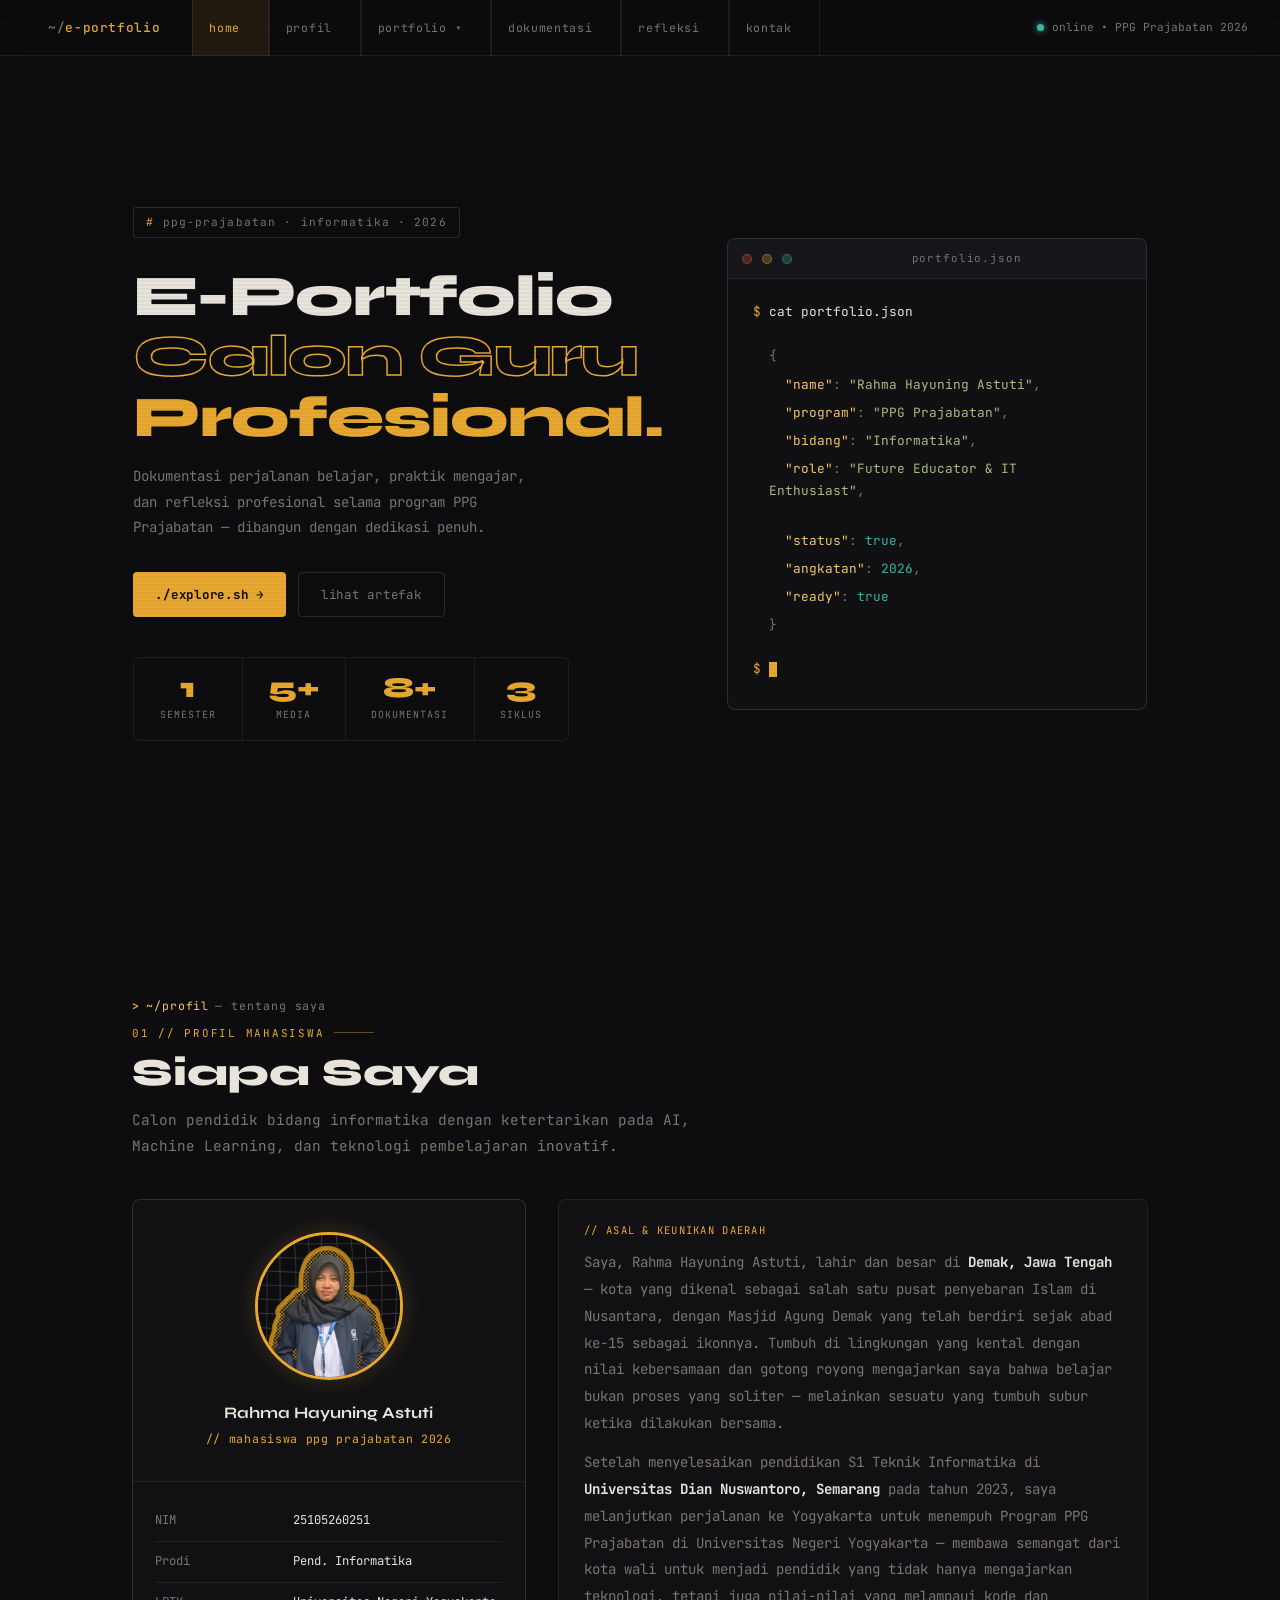
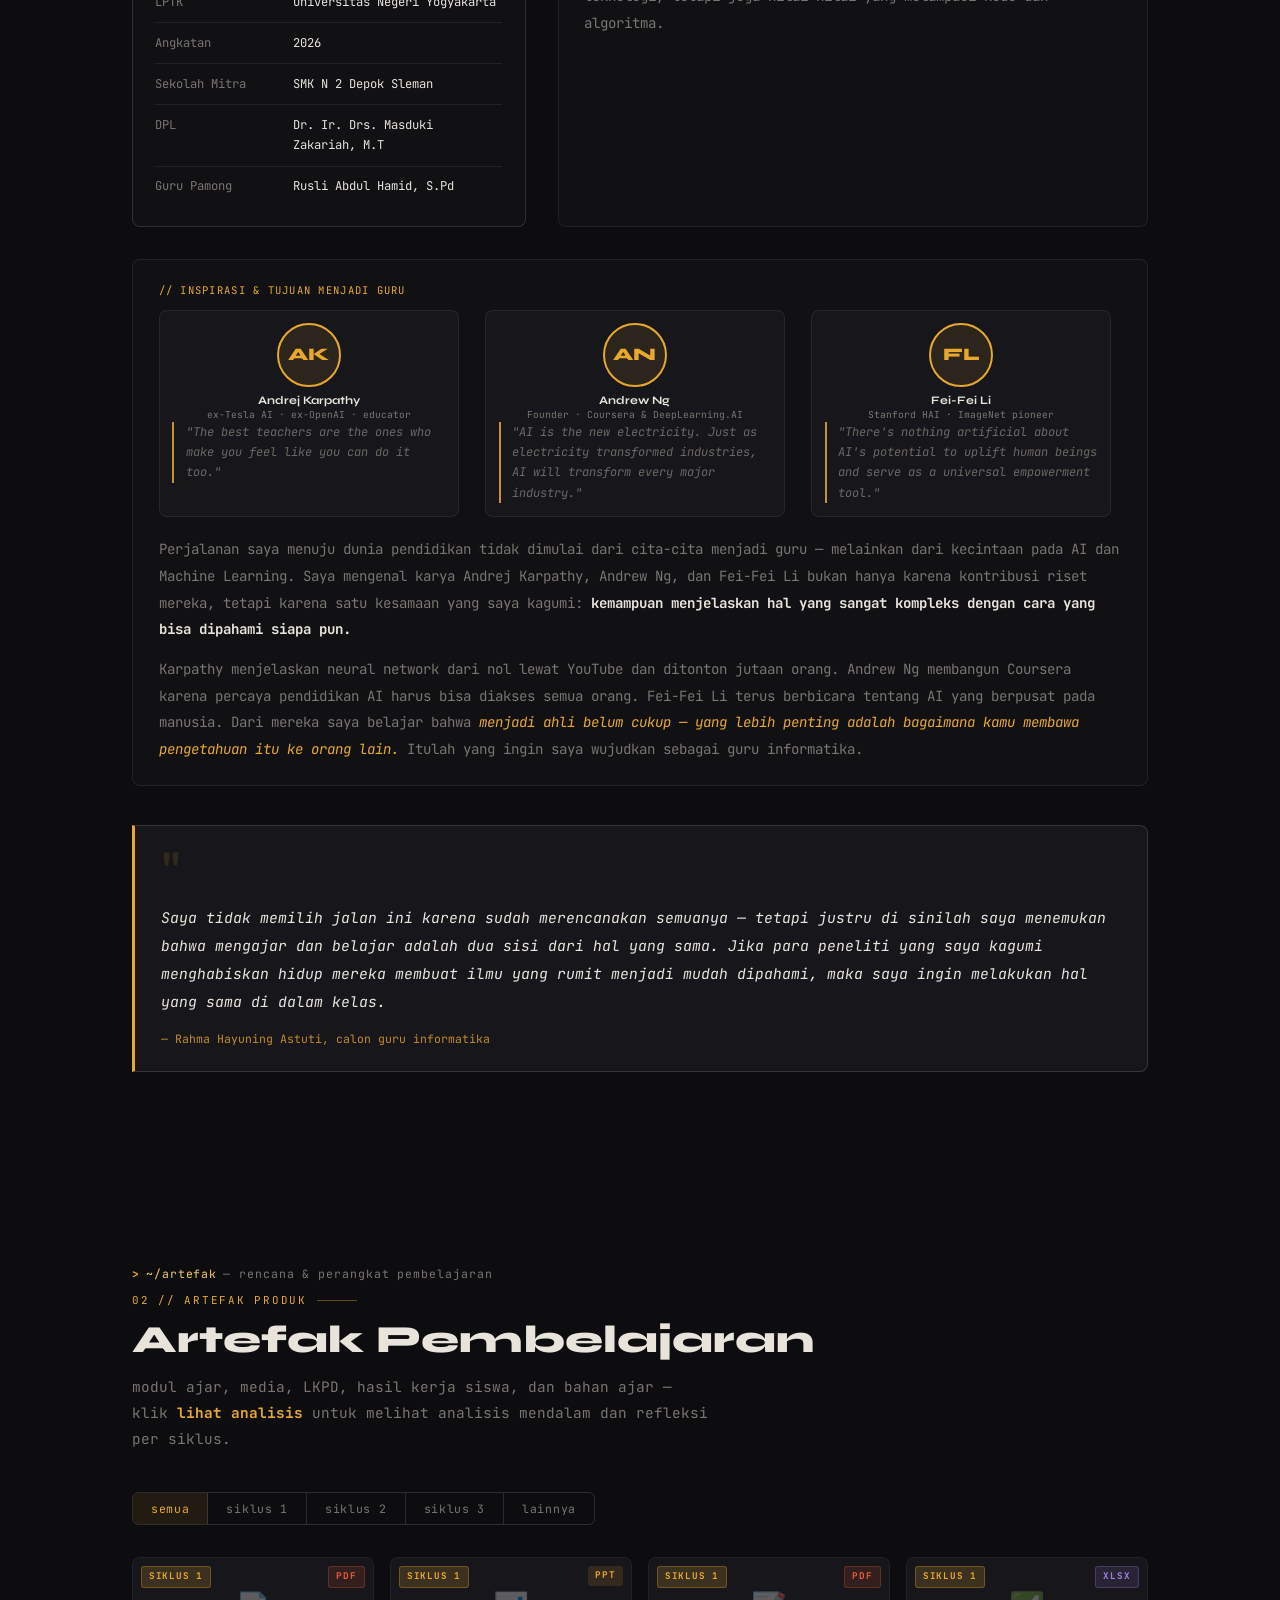
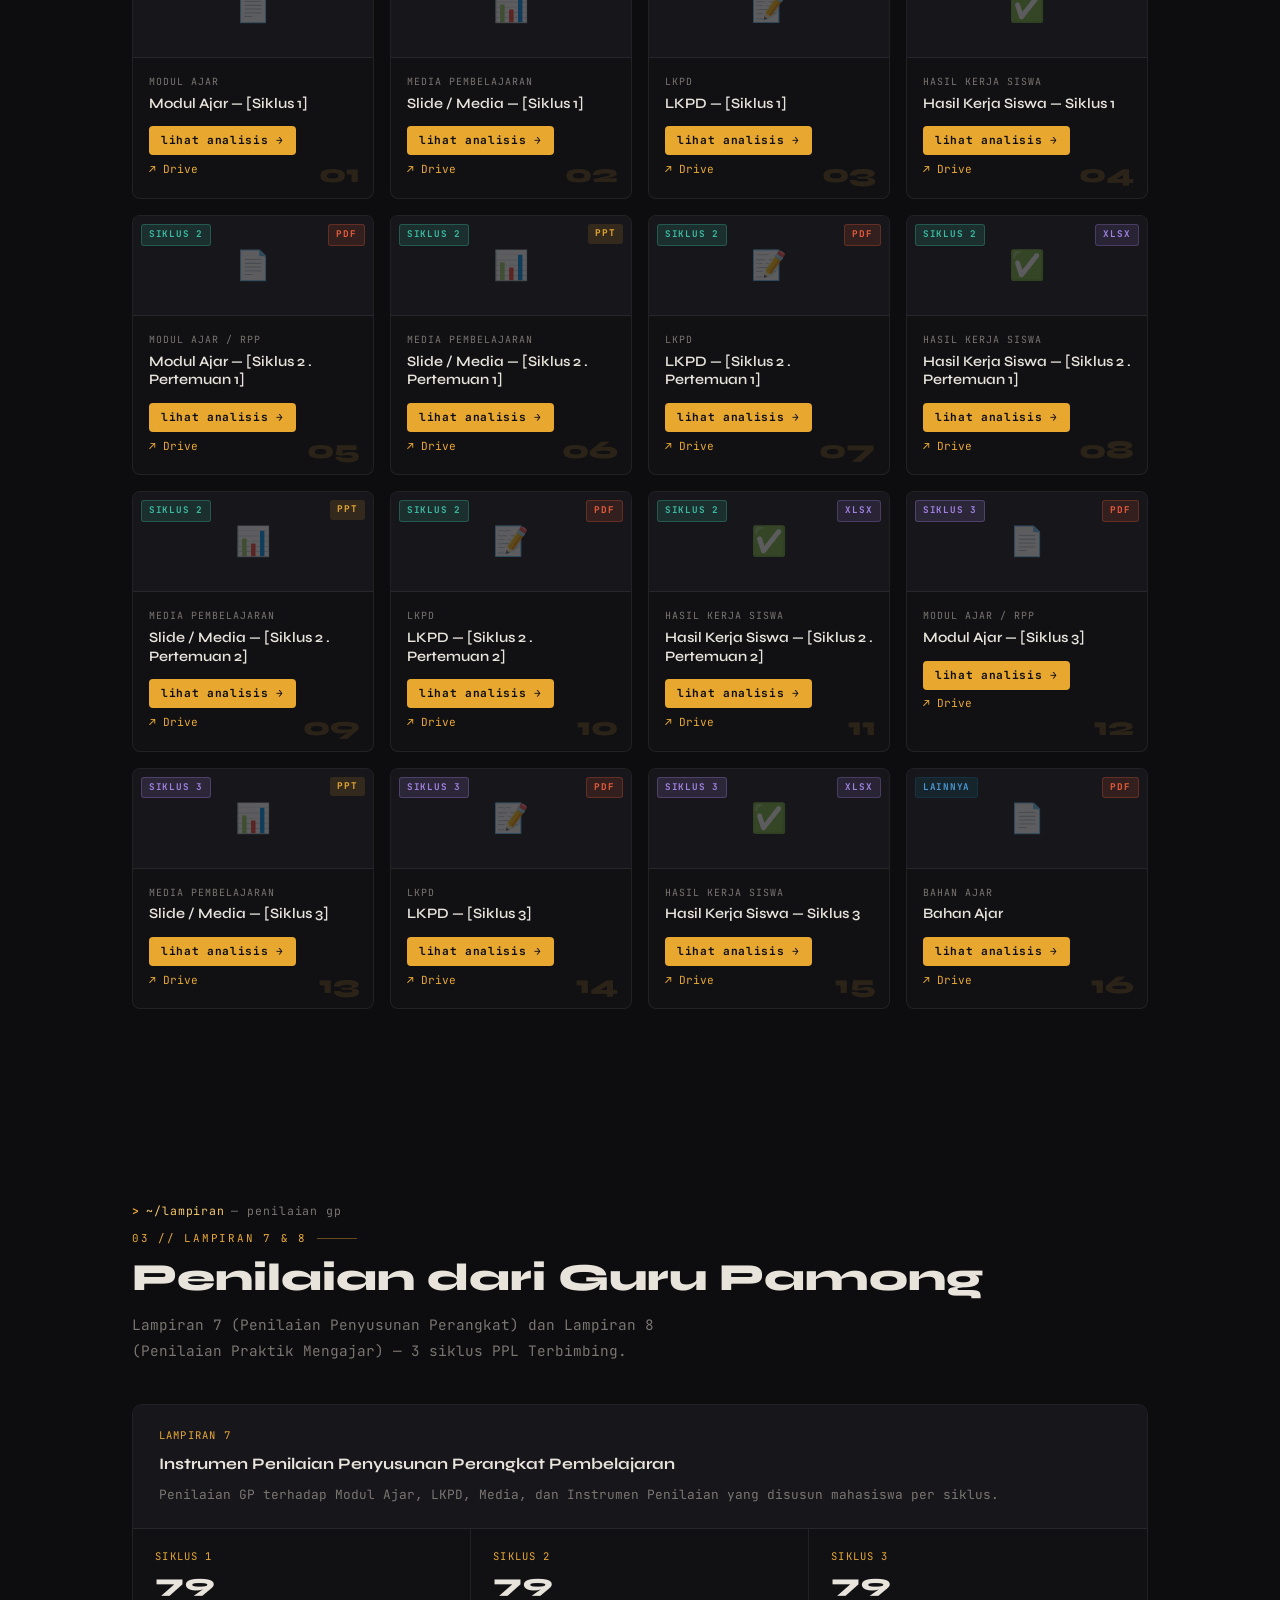
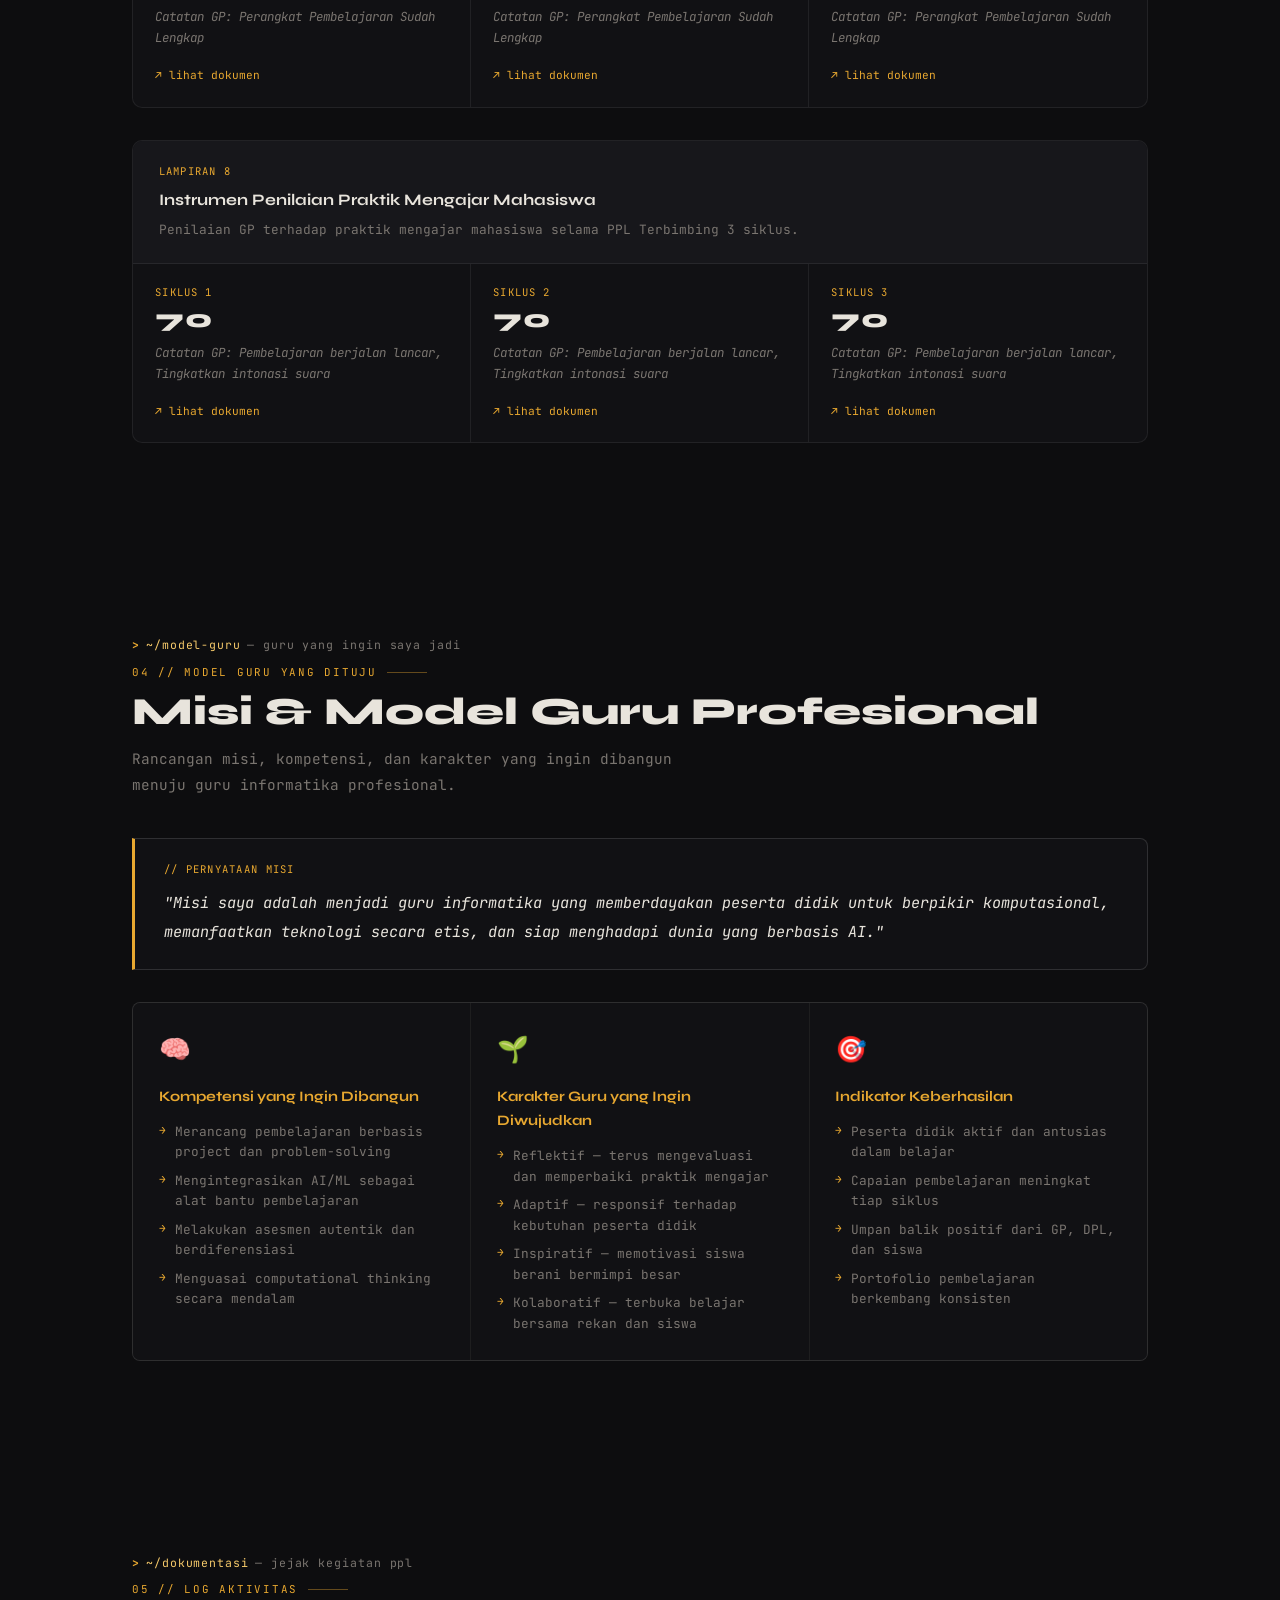
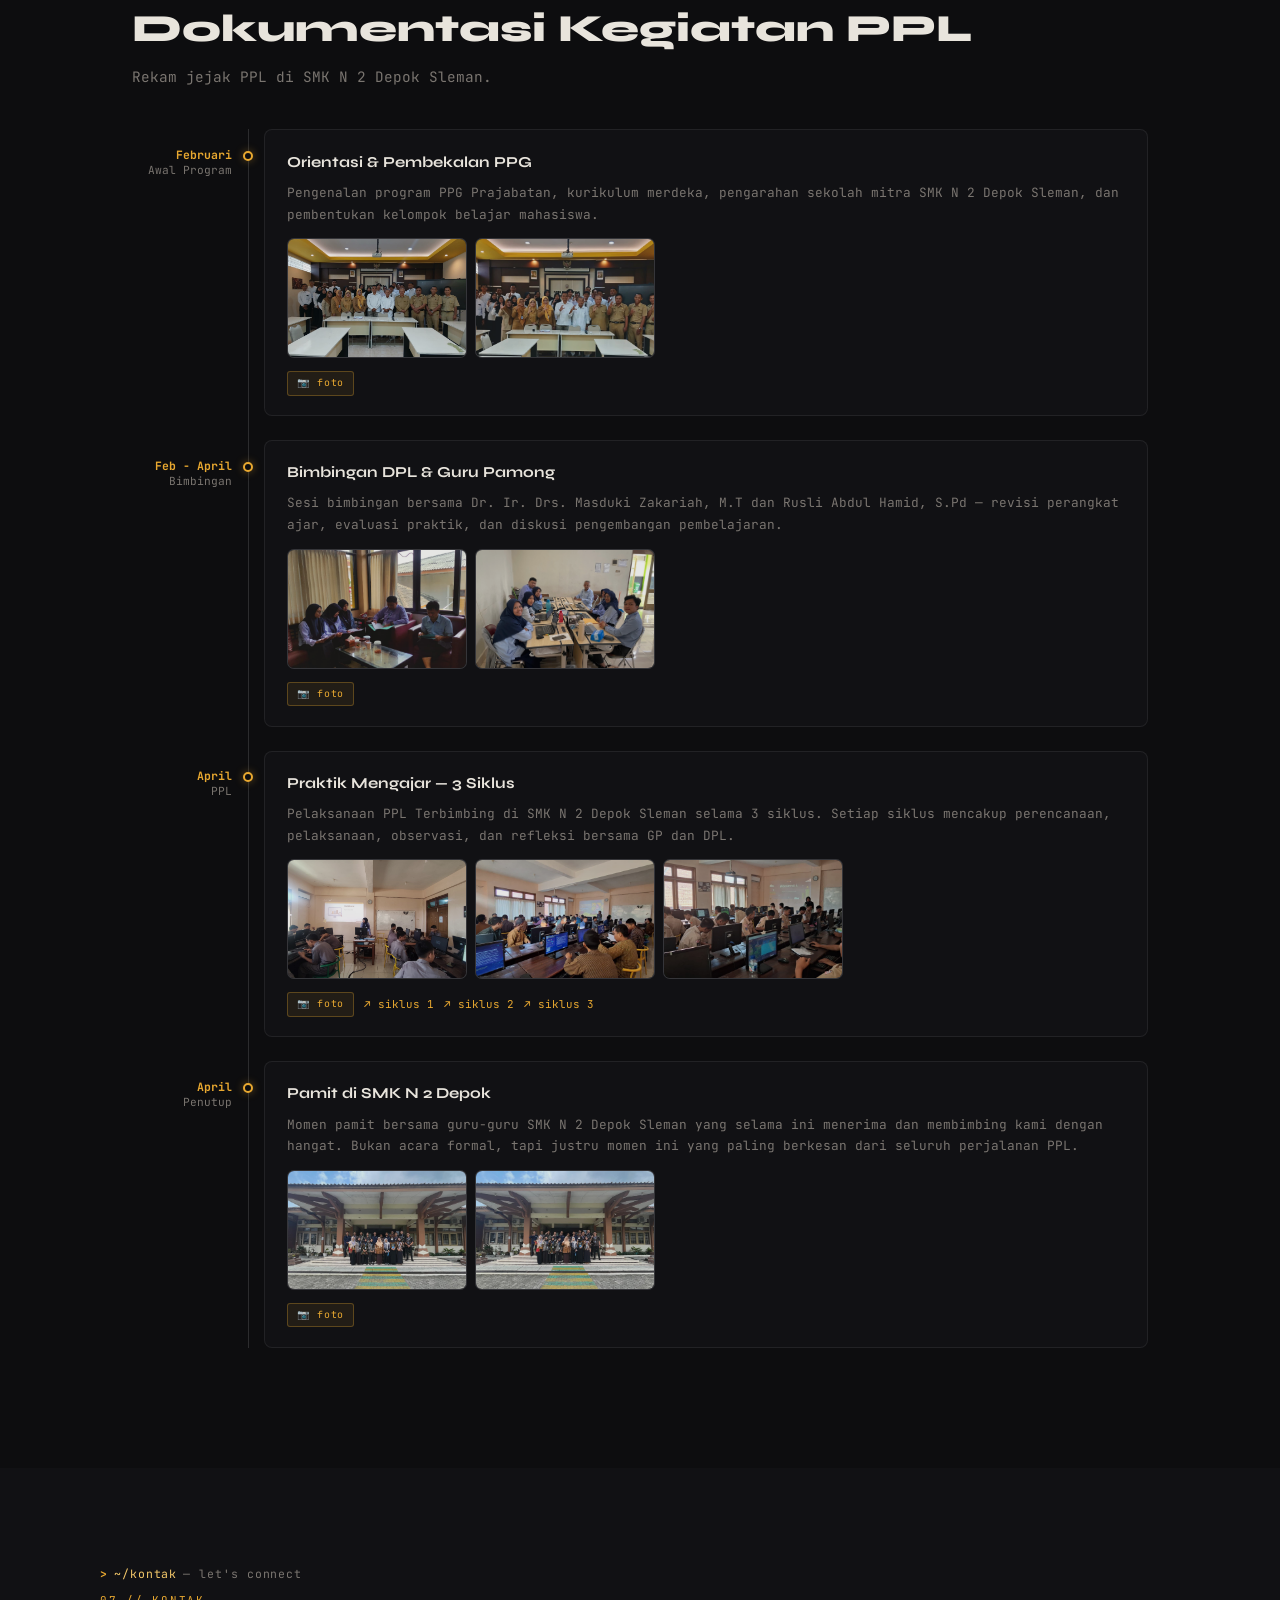
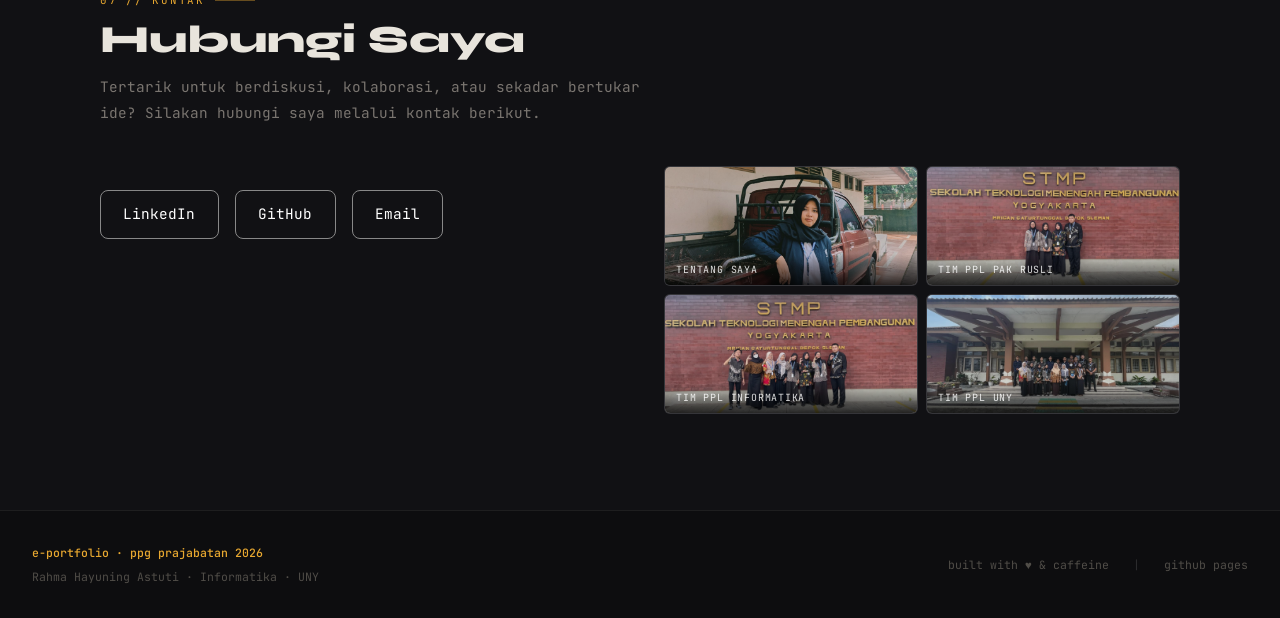
==== commit 215d44d2: "last update" ====
--- a/index.html
+++ b/index.html
@@ -242,10 +242,6 @@
       <span>📄 lihat analisis lengkap siklus 3</span>
       <a href="siklus3.html">buka halaman siklus 3 →</a>
     </div>
-    <div class="siklus-hint" id="hint-lainnya" style="display:none;">
-      <span>📚 lihat artefak penunjang lainnya</span>
-      <a href="lainnya.html">buka halaman lainnya →</a>
-    </div>
 
     <div class="media-grid" id="mediaGrid">
 
@@ -253,10 +249,10 @@
       <div class="media-card" data-cat="siklus1">
         <div class="media-thumb"><div class="media-thumb-icon">📄</div><span class="media-type-badge badge-pdf">PDF</span><span class="media-siklus-badge">Siklus 1</span></div>
         <div class="media-info">
-          <div class="media-cat">modul ajar / rpp</div>
+          <div class="media-cat">modul ajar</div>
           <div class="media-title">Modul Ajar — [Siklus 1]</div>
           <a class="media-detail-btn" href="siklus1.html#modul">lihat analisis →</a>
-          <a class="media-link" href="GANTI_LINK_GDRIVE" target="_blank">↗ Drive</a>
+          <a class="media-link" href="https://drive.google.com/file/d/1Mm0rQA8i7-ZSzcZ74dXFc2H0Nhy3gV9J/view" target="_blank">↗ Drive</a>
         </div>
       </div>
       <div class="media-card" data-cat="siklus1">
@@ -265,7 +261,7 @@
           <div class="media-cat">media pembelajaran</div>
           <div class="media-title">Slide / Media — [Siklus 1]</div>
           <a class="media-detail-btn" href="siklus1.html#media">lihat analisis →</a>
-          <a class="media-link" href="GANTI_LINK_GDRIVE" target="_blank">↗ Drive</a>
+          <a class="media-link" href="https://drive.google.com/file/d/116rfwJsItWrdjBsEzBJ4GST5ZDp_kdH2/view" target="_blank">↗ Drive</a>
         </div>
       </div>
       <div class="media-card" data-cat="siklus1">
@@ -274,7 +270,7 @@
           <div class="media-cat">lkpd</div>
           <div class="media-title">LKPD — [Siklus 1]</div>
           <a class="media-detail-btn" href="siklus1.html#lkpd">lihat analisis →</a>
-          <a class="media-link" href="GANTI_LINK_GDRIVE" target="_blank">↗ Drive</a>
+          <a class="media-link" href="https://drive.google.com/file/d/116rfwJsItWrdjBsEzBJ4GST5ZDp_kdH2/view" target="_blank">↗ Drive</a>
         </div>
       </div>
       <div class="media-card" data-cat="siklus1">
@@ -283,7 +279,7 @@
           <div class="media-cat">hasil kerja siswa</div>
           <div class="media-title">Hasil Kerja Siswa — Siklus 1</div>
           <a class="media-detail-btn" href="siklus1.html#hasil">lihat analisis →</a>
-          <a class="media-link" href="GANTI_LINK_GDRIVE" target="_blank">↗ Drive</a>
+          <a class="media-link" href="https://drive.google.com/file/d/1LwdhdC4zQUOSFk-iXW-kXdX5CTyQWt2_/view" target="_blank">↗ Drive</a>
         </div>
       </div>
 
@@ -295,7 +291,7 @@
           <div class="media-cat">modul ajar / rpp</div>
           <div class="media-title">Modul Ajar — [Siklus 2 . Pertemuan 1]</div>
           <a class="media-detail-btn" href="siklus2.html#modul">lihat analisis →</a>
-          <a class="media-link" href="GANTI_LINK_GDRIVE" target="_blank">↗ Drive</a>
+          <a class="media-link" href="https://drive.google.com/file/d/1yFLzbJeKBm-5WGDQyLnBkw41wqbVsrLJ/view" target="_blank">↗ Drive</a>
         </div>
       </div>
       <div class="media-card" data-cat="siklus2">
@@ -304,7 +300,7 @@
           <div class="media-cat">media pembelajaran</div>
           <div class="media-title">Slide / Media — [Siklus 2 . Pertemuan 1]</div>
           <a class="media-detail-btn" href="siklus2.html#media">lihat analisis →</a>
-          <a class="media-link" href="GANTI_LINK_GDRIVE" target="_blank">↗ Drive</a>
+          <a class="media-link" href="https://docs.google.com/presentation/d/1feSb8Pryy_PdjIOvYvrXuKNrfsGE75y4/view" target="_blank">↗ Drive</a>
         </div>
       </div>
       <div class="media-card" data-cat="siklus2">
@@ -313,7 +309,7 @@
           <div class="media-cat">lkpd</div>
           <div class="media-title">LKPD — [Siklus 2 . Pertemuan 1]</div>
           <a class="media-detail-btn" href="siklus2.html#lkpd">lihat analisis →</a>
-          <a class="media-link" href="GANTI_LINK_GDRIVE" target="_blank">↗ Drive</a>
+          <a class="media-link" href="https://drive.google.com/file/d/1WHqXQ162c1EcTndB98Stg1fI3kjVNsGb/view" target="_blank">↗ Drive</a>
         </div>
       </div>
       <div class="media-card" data-cat="siklus2">
@@ -322,27 +318,18 @@
           <div class="media-cat">hasil kerja siswa</div>
           <div class="media-title">Hasil Kerja Siswa — [Siklus 2 . Pertemuan 1]</div>
           <a class="media-detail-btn" href="siklus2.html#hasil">lihat analisis →</a>
-          <a class="media-link" href="GANTI_LINK_GDRIVE" target="_blank">↗ Drive</a>
+          <a class="media-link" href=" https://drive.google.com/file/d/1ha33l59WWqJl0ggKHMrXaXd4Vl1qFUP7/view" target="_blank">↗ Drive</a>
         </div>
       </div>
 
       <!-- Pertemuan 2-->
-      <div class="media-card" data-cat="siklus2">
-        <div class="media-thumb"><div class="media-thumb-icon">📄</div><span class="media-type-badge badge-pdf">PDF</span><span class="media-siklus-badge s2">Siklus 2</span></div>
-        <div class="media-info">
-          <div class="media-cat">modul ajar / rpp</div>
-          <div class="media-title">Modul Ajar — [Siklus 2 . Pertemuan 2]</div>
-          <a class="media-detail-btn" href="siklus2.html#modul">lihat analisis →</a>
-          <a class="media-link" href="GANTI_LINK_GDRIVE" target="_blank">↗ Drive</a>
-        </div>
-      </div>
       <div class="media-card" data-cat="siklus2">
         <div class="media-thumb"><div class="media-thumb-icon">📊</div><span class="media-type-badge badge-ppt">PPT</span><span class="media-siklus-badge s2">Siklus 2</span></div>
         <div class="media-info">
           <div class="media-cat">media pembelajaran</div>
           <div class="media-title">Slide / Media — [Siklus 2 . Pertemuan 2]</div>
           <a class="media-detail-btn" href="siklus2.html#media">lihat analisis →</a>
-          <a class="media-link" href="GANTI_LINK_GDRIVE" target="_blank">↗ Drive</a>
+          <a class="media-link" href="https://docs.google.com/presentation/d/1S7Pc0mfbk0XSguzgwl8Lnj5Sf_vBBYJr/view" target="_blank">↗ Drive</a>
         </div>
       </div>
       <div class="media-card" data-cat="siklus2">
@@ -351,7 +338,7 @@
           <div class="media-cat">lkpd</div>
           <div class="media-title">LKPD — [Siklus 2 . Pertemuan 2]</div>
           <a class="media-detail-btn" href="siklus2.html#lkpd">lihat analisis →</a>
-          <a class="media-link" href="GANTI_LINK_GDRIVE" target="_blank">↗ Drive</a>
+          <a class="media-link" href="https://docs.google.com/spreadsheets/d/1yKaY96VLqheqRSYmG8GojkQJimio7uJp/view" target="_blank">↗ Drive</a>
         </div>
       </div>
       <div class="media-card" data-cat="siklus2">
@@ -360,7 +347,7 @@
           <div class="media-cat">hasil kerja siswa</div>
           <div class="media-title">Hasil Kerja Siswa — [Siklus 2 . Pertemuan 2]</div>
           <a class="media-detail-btn" href="siklus2.html#hasil">lihat analisis →</a>
-          <a class="media-link" href="GANTI_LINK_GDRIVE" target="_blank">↗ Drive</a>
+          <a class="media-link" href="https://docs.google.com/spreadsheets/d/1NqS9zr_MG0tRcEHBEgAzkj7n1obTVKj1/view"" target="_blank">↗ Drive</a>
         </div>
       </div>
 
@@ -371,7 +358,7 @@
           <div class="media-cat">modul ajar / rpp</div>
           <div class="media-title">Modul Ajar — [Siklus 3]</div>
           <a class="media-detail-btn" href="siklus3.html#modul">lihat analisis →</a>
-          <a class="media-link" href="GANTI_LINK_GDRIVE" target="_blank">↗ Drive</a>
+          <a class="media-link" href="https://docs.google.com/document/d/19A98y1Kb1CCB0XZUeMlzZH8VOX3f7KLj/view" target="_blank">↗ Drive</a>
         </div>
       </div>
       <div class="media-card" data-cat="siklus3">
@@ -380,7 +367,7 @@
           <div class="media-cat">media pembelajaran</div>
           <div class="media-title">Slide / Media — [Siklus 3]</div>
           <a class="media-detail-btn" href="siklus3.html#media">lihat analisis →</a>
-          <a class="media-link" href="GANTI_LINK_GDRIVE" target="_blank">↗ Drive</a>
+          <a class="media-link" href="https://docs.google.com/presentation/d/1IYP1XmcjuH1td8HbHixzLR2ojGl-yWXK/view" target="_blank">↗ Drive</a>
         </div>
       </div>
       <div class="media-card" data-cat="siklus3">
@@ -389,7 +376,7 @@
           <div class="media-cat">lkpd</div>
           <div class="media-title">LKPD — [Siklus 3]</div>
           <a class="media-detail-btn" href="siklus3.html#lkpd">lihat analisis →</a>
-          <a class="media-link" href="GANTI_LINK_GDRIVE" target="_blank">↗ Drive</a>
+          <a class="media-link" href="https://docs.google.com/spreadsheets/d/1_ATLBHRyG8YjnETmST5QObnZm_iMbCyL/view" target="_blank">↗ Drive</a>
         </div>
       </div>
       <div class="media-card" data-cat="siklus3">
@@ -398,7 +385,7 @@
           <div class="media-cat">hasil kerja siswa</div>
           <div class="media-title">Hasil Kerja Siswa — Siklus 3</div>
           <a class="media-detail-btn" href="siklus3.html#hasil">lihat analisis →</a>
-          <a class="media-link" href="GANTI_LINK_GDRIVE" target="_blank">↗ Drive</a>
+          <a class="media-link" href="https://docs.google.com/spreadsheets/d/1n2i88xt1qLuH8WSUhYwP-ohq_-pUQt2o/view" target="_blank">↗ Drive</a>
         </div>
       </div>
 
@@ -408,18 +395,97 @@
         <div class="media-info">
           <div class="media-cat">bahan ajar</div>
           <div class="media-title">Bahan Ajar</div>
-          <a class="media-detail-btn" href="lainnya.html">lihat analisis →</a>
-          <a class="media-link" href="GANTI_LINK_GDRIVE" target="_blank">↗ Drive</a>
-        </div>
-      </div>
+          <a class="media-detail-btn" onclick="openModal('modal-bahan-ajar')" href="#artefak">lihat analisis →</a>
+          <a class="media-link" href="https://docs.google.com/document/d/1nw1KtTrjCHg37VhJyCvP4zKMGC8468OF/view" target="_blank">↗ Drive</a>
+        </div>
+      </div>
+      <div class="modal-overlay" id="modal-bahan-ajar">
+      <div class="modal-box">
+        <div class="modal-header">
+          <div class="modal-icon">📚</div>
+          <div>
+            <div class="modal-type">bahan ajar · semua siklus</div>
+            <div class="modal-title">Bahan Ajar — Analisis Data dengan Spreadsheet</div>
+          </div>
+          <button class="modal-close" onclick="closeModal('modal-bahan-ajar')">✕</button>
+        </div>
+        <div class="modal-body">
+
+          <div class="analisis-tabs">
+            <button class="atab active" data-tab="lk4"
+              onclick="switchTab('modal-ba-content','lk4')">Analisis</button>
+            <button class="atab" data-tab="file"
+              onclick="switchTab('modal-ba-content','file')">File &amp; Preview</button>
+          </div>
+
+          <div id="modal-ba-content">
+
+            <div class="analisis-panel panel-lk4 active">
+              <div style="padding:1.4rem 1.6rem;">
+                <div class="analisis-grid">
+                  <div class="analisis-card">
+                    <div class="analisis-card-label">Konteks</div>
+                    <div class="analisis-card-text">Digunakan sebagai referensi belajar mandiri siswa kelas X TKR selama 3 siklus PPL Terbimbing — mencakup materi pengumpulan data, analisis dengan fungsi Excel, hingga visualisasi grafik.</div>
+                  </div>
+                  <div class="analisis-card">
+                    <div class="analisis-card-label">Tujuan</div>
+                    <div class="analisis-card-text">Menyediakan panduan tertulis yang bisa diakses siswa kapan saja — baik saat pembelajaran berlangsung maupun saat belajar mandiri di luar kelas.</div>
+                  </div>
+                  <div class="analisis-card">
+                    <div class="analisis-card-label">Kelebihan</div>
+                    <div class="analisis-card-text">Materi disajikan secara runtut mengikuti alur 3 siklus, disertai contoh kontekstual yang relevan dengan kehidupan siswa SMK, dan langkah-langkah operasional yang jelas.</div>
+                  </div>
+                  <div class="analisis-card">
+                    <div class="analisis-card-label">Kekurangan</div>
+                    <div class="analisis-card-text">Bahan ajar masih berbasis teks dan belum dilengkapi elemen interaktif atau visual yang kaya — beberapa bagian terutama penjelasan fungsi VLOOKUP dan HLOOKUP masih cukup padat dan memerlukan pendampingan guru untuk dipahami sepenuhnya.</div>
+                  </div>
+                </div>
+                <div class="analisis-card" style="margin-top:0;">
+                  <div class="analisis-card-label">Kajian Teori yang Terintegrasi</div>
+                  <div class="analisis-card-text">Bahan ajar dirancang berdasarkan prinsip meaningful learning Ausubel — materi disusun dari konsep yang sudah dikenal siswa menuju yang baru dan lebih kompleks. Urutan konten juga mempertimbangkan cognitive load theory (Sweller) dengan memecah materi kompleks menjadi bagian-bagian yang lebih kecil dan terstruktur agar tidak membebani memori kerja siswa.</div>
+                </div>
+              </div>
+            </div>
+
+            <div class="analisis-panel panel-file">
+              <div style="padding:1.4rem 1.6rem;">
+                <a href="https://docs.google.com/document/d/1nw1KtTrjCHg37VhJyCvP4zKMGC8468OF/view" target="_blank"
+                  style="display:block;width:100%;aspect-ratio:16/9;background:var(--bg3);
+                        border:1px solid var(--border2);border-radius:6px;overflow:hidden;
+                        margin-bottom:1rem;text-decoration:none;position:relative;">
+                  <img src="https://drive.google.com/thumbnail?id=1nw1KtTrjCHg37VhJyCvP4zKMGC8468OF&sz=w800"
+                    style="width:100%;height:100%;object-fit:cover;opacity:0.7;"
+                    onerror="this.style.display='none'">
+                  <div style="position:absolute;inset:0;display:flex;align-items:center;
+                              justify-content:center;color:var(--amber);font-size:0.8rem;
+                              font-family:var(--mono);">▶ klik untuk buka file</div>
+                </a>
+                <div class="drive-preview">
+                  <div class="drive-icon">📚</div>
+                  <div class="drive-info">
+                    <div class="drive-name">Bahan Ajar — Analisis Data dengan Spreadsheet</div>
+                    <div class="drive-meta">Google Drive · digunakan selama 3 siklus</div>
+                  </div>
+                  <a href="https://docs.google.com/document/d/1nw1KtTrjCHg37VhJyCvP4zKMGC8468OF/view" target="_blank"
+                    class="btn-primary" style="font-size:0.72rem;padding:8px 16px;">
+                    buka Drive ↗
+                  </a>
+                </div>
+              </div>
+            </div>
+
+          </div>
+        </div>
+      </div>
+    </div>
   </div>
 </section>
 
 <!-- LAMPIRAN -->
 <section id="lampiran" class="reveal">
-  <div class="prompt"><span class="prompt-path">~/lampiran</span> — penilaian gp &amp; dpl</div>
+  <div class="prompt"><span class="prompt-path">~/lampiran</span> — penilaian gp</div>
   <div class="sec-label">03 // lampiran 7 &amp; 8</div>
-  <h2>Penilaian dari Guru Pamong &amp; DPL</h2>
+  <h2>Penilaian dari Guru Pamong</h2>
   <p class="lead">Lampiran 7 (Penilaian Penyusunan Perangkat) dan Lampiran 8 (Penilaian Praktik Mengajar) — 3 siklus PPL Terbimbing.</p>
   <div class="lampiran-grid">
     <div class="lampiran-block">
@@ -431,21 +497,21 @@
       <div class="lampiran-siklus-row">
         <div class="lampiran-siklus-card">
           <div class="ls-label">Siklus 1</div>
-          <div class="ls-score">[Nilai]</div>
-          <div class="ls-catatan">Catatan GP: [Isi catatan dari Rusli Abdul Hamid, S.Pd untuk siklus 1 — hal yang sudah baik dan yang perlu diperbaiki]</div>
-          <a class="media-link" href="GANTI_LINK_L7S1" target="_blank">↗ lihat dokumen</a>
+          <div class="ls-score">79</div>
+          <div class="ls-catatan">Catatan GP: Perangkat Pembelajaran Sudah Lengkap</div>
+          <a class="media-link" href="https://drive.google.com/file/d/1pGdSOomSLBprue9lFq_U7jhHkD_GseCn/view" target="_blank">↗ lihat dokumen</a>
         </div>
         <div class="lampiran-siklus-card">
           <div class="ls-label">Siklus 2</div>
-          <div class="ls-score">[Nilai]</div>
-          <div class="ls-catatan">Catatan GP: [Catatan siklus 2]</div>
-          <a class="media-link" href="GANTI_LINK_L7S2" target="_blank">↗ lihat dokumen</a>
+          <div class="ls-score">79</div>
+          <div class="ls-catatan">Catatan GP: Perangkat Pembelajaran Sudah Lengkap</div>
+          <a class="media-link" href="https://drive.google.com/file/d/1mSDvkiBWbj9Vh4NXbT1lKyF_pUuHPs3W/view" target="_blank">↗ lihat dokumen</a>
         </div>
         <div class="lampiran-siklus-card">
           <div class="ls-label">Siklus 3</div>
-          <div class="ls-score">[Nilai]</div>
-          <div class="ls-catatan">Catatan GP: [Catatan siklus 3]</div>
-          <a class="media-link" href="GANTI_LINK_L7S3" target="_blank">↗ lihat dokumen</a>
+          <div class="ls-score">79</div>
+          <div class="ls-catatan">Catatan GP: Perangkat Pembelajaran Sudah Lengkap</div>
+          <a class="media-link" href="https://drive.google.com/file/d/1ykFi4HZ0MKf_DP8P4d6vO5Mra_SdW5-g/view" target="_blank">↗ lihat dokumen</a>
         </div>
       </div>
     </div>
@@ -453,26 +519,26 @@
       <div class="lampiran-header">
         <div class="lampiran-num">Lampiran 8</div>
         <div class="lampiran-title">Instrumen Penilaian Praktik Mengajar Mahasiswa</div>
-        <div class="lampiran-desc">Penilaian GP dan DPL terhadap praktik mengajar mahasiswa selama PPL Terbimbing 3 siklus.</div>
+        <div class="lampiran-desc">Penilaian GP terhadap praktik mengajar mahasiswa selama PPL Terbimbing 3 siklus.</div>
       </div>
       <div class="lampiran-siklus-row">
         <div class="lampiran-siklus-card">
           <div class="ls-label">Siklus 1</div>
-          <div class="ls-score">[Nilai]</div>
-          <div class="ls-catatan">Catatan GP &amp; DPL: [Evaluasi praktik siklus 1 — pengelolaan kelas, penyampaian materi, interaksi siswa]</div>
-          <a class="media-link" href="GANTI_LINK_L8S1" target="_blank">↗ lihat dokumen</a>
+          <div class="ls-score">70</div>
+          <div class="ls-catatan">Catatan GP: Pembelajaran berjalan lancar, Tingkatkan intonasi suara</div>
+          <a class="media-link" href="https://drive.google.com/file/d/1TxfWuLM4GYpTBEicS7BqR8PVAiLc33Mn/view" target="_blank">↗ lihat dokumen</a>
         </div>
         <div class="lampiran-siklus-card">
           <div class="ls-label">Siklus 2</div>
-          <div class="ls-score">[Nilai]</div>
-          <div class="ls-catatan">Catatan GP &amp; DPL: [Catatan siklus 2]</div>
-          <a class="media-link" href="GANTI_LINK_L8S2" target="_blank">↗ lihat dokumen</a>
+          <div class="ls-score">70</div>
+          <div class="ls-catatan">Catatan GP: Pembelajaran berjalan lancar, Tingkatkan intonasi suara</div>
+          <a class="media-link" href="https://drive.google.com/file/d/1jSLgINpdXsZAr-vCZlZ1wvwciop82GP2/view" target="_blank">↗ lihat dokumen</a>
         </div>
         <div class="lampiran-siklus-card">
           <div class="ls-label">Siklus 3</div>
-          <div class="ls-score">[Nilai]</div>
-          <div class="ls-catatan">Catatan GP &amp; DPL: [Catatan siklus 3]</div>
-          <a class="media-link" href="GANTI_LINK_L8S3" target="_blank">↗ lihat dokumen</a>
+          <div class="ls-score">70</div>
+          <div class="ls-catatan">Catatan GP: Pembelajaran berjalan lancar, Tingkatkan intonasi suara</div>
+          <a class="media-link" href="https://drive.google.com/file/d/1FEs8YctiIxfS5W0vdgww3l-KgGZS3kDA/view" target="_blank">↗ lihat dokumen</a>
         </div>
       </div>
     </div>
@@ -666,20 +732,20 @@
             <div class="contact-photo-label">Tim PPL Pak Rusli</div>
           </a>
 
-          <!-- foto 3 -->
-          <a class="contact-photo" href="" target="_blank">
-            <img src=""
-              alt="GitHub Project"
+          <!-- foto 3: tim PPL Informatika -->
+          <a class="contact-photo" target="_blank">
+            <img src="assets/tim ppl informatika.jpeg"
+              alt="Tim PPL Informatika"
               onerror="this.parentElement.innerHTML='<div class=\'contact-photo-placeholder\'><span>🐱</span>github</div>'">
-            <div class="contact-photo-label">github project</div>
+            <div class="contact-photo-label">Tim PPL Informatika</div>
           </a>
 
-          <!-- foto 4: screenshot project -->
-          <a class="contact-photo" href="LINK_PROJECT_REPO" target="_blank">
-            <img src="GANTI_PATH_SCREENSHOT_PROJECT"
-              alt="publikasi"
+          <!-- foto 4: tim PPL UNY -->
+          <a class="contact-photo" target="_blank">
+            <img src="assets/penutup-1.jpeg"
+              alt="tim PPL UNY"
               onerror="this.parentElement.innerHTML='<div class=\'contact-photo-placeholder\'><span>💻</span>publikasi</div>'">
-            <div class="contact-photo-label">publikasi</div>
+            <div class="contact-photo-label">TIM PPL UNY</div>
           </a>
 
         </div>
--- a/shared.css
+++ b/shared.css
@@ -745,9 +745,28 @@
 .artefak-body { background:var(--bg2); border:1px solid var(--border2); border-top:none; border-radius:0 0 8px 8px; overflow:hidden; }
 
 .analisis-tabs { display:flex; border-bottom:1px solid var(--border); }
-.atab { padding:0.7rem 1.2rem; font-size:0.7rem; color:var(--muted); cursor:pointer; letter-spacing:0.08em; border-right:1px solid var(--border); background:transparent; border-top:none; border-left:none; border-bottom:none; font-family:var(--mono); transition:0.15s; }
-.atab:last-child { border-right:none; }
-.atab.active, .atab:hover { color:var(--amber); background:var(--amber-dim); }
+.atab {
+  padding: 0.7rem 1.2rem;
+  font-size: 0.7rem;
+  color: var(--muted);
+  cursor: pointer;
+  letter-spacing: 0.08em;
+  border-right: 1px solid var(--border);
+  background: transparent;
+  border-top: none;
+  border-left: none;
+  border-bottom: none;
+  font-family: var(--mono);
+  transition: 0.15s;
+}
+.atab:last-child { border-right: none; }
+
+/* INI yang bikin highlight saat diklik */
+.atab.active {
+  color: var(--amber);
+  background: var(--amber-dim);
+}
+.atab:hover { color: var(--amber); background: var(--amber-dim); }
 
 .analisis-panel { display:none; padding:1.4rem 1.6rem; }
 .analisis-panel.active { display:block; }
@@ -1061,6 +1080,61 @@
 }
 .galeri-foto:hover img { filter: brightness(1); }
 
+.modal-overlay {
+  display: none;
+  position: fixed;
+  inset: 0;
+  background: rgba(0,0,0,0.75);
+  backdrop-filter: blur(4px);
+  z-index: 500;
+  align-items: center;
+  justify-content: center;
+  padding: 1rem;
+}
+.modal-overlay.open { display: flex; }
+.modal-box {
+  background: var(--bg2);
+  border: 1px solid var(--border2);
+  border-top: 2px solid var(--amber);
+  border-radius: 10px;
+  width: 100%;
+  max-width: 720px;
+  max-height: 85vh;
+  overflow-y: auto;
+  position: relative;
+}
+.modal-header {
+  padding: 1.2rem 1.6rem;
+  border-bottom: 1px solid var(--border);
+  background: var(--bg3);
+  display: flex;
+  align-items: center;
+  gap: 1rem;
+  position: sticky;
+  top: 0;
+  z-index: 10;
+}
+.modal-icon { font-size: 1.4rem; }
+.modal-type { font-size: 0.62rem; color: var(--muted); letter-spacing: 0.1em; text-transform: uppercase; }
+.modal-title { font-family: var(--sans); font-weight: 700; font-size: 1rem; }
+.modal-close {
+  margin-left: auto;
+  width: 32px; height: 32px;
+  border-radius: 50%;
+  border: 1px solid var(--border2);
+  background: transparent;
+  color: var(--muted);
+  font-size: 1rem;
+  cursor: pointer;
+  display: flex;
+  align-items: center;
+  justify-content: center;
+  transition: 0.15s;
+  flex-shrink: 0;
+}
+.modal-close:hover { border-color: var(--amber); color: var(--amber); }
+.modal-body { padding: 0; }
+body.modal-open { overflow: hidden; }
 
 /* RESPONSIVE */
 @media (max-width:840px) {
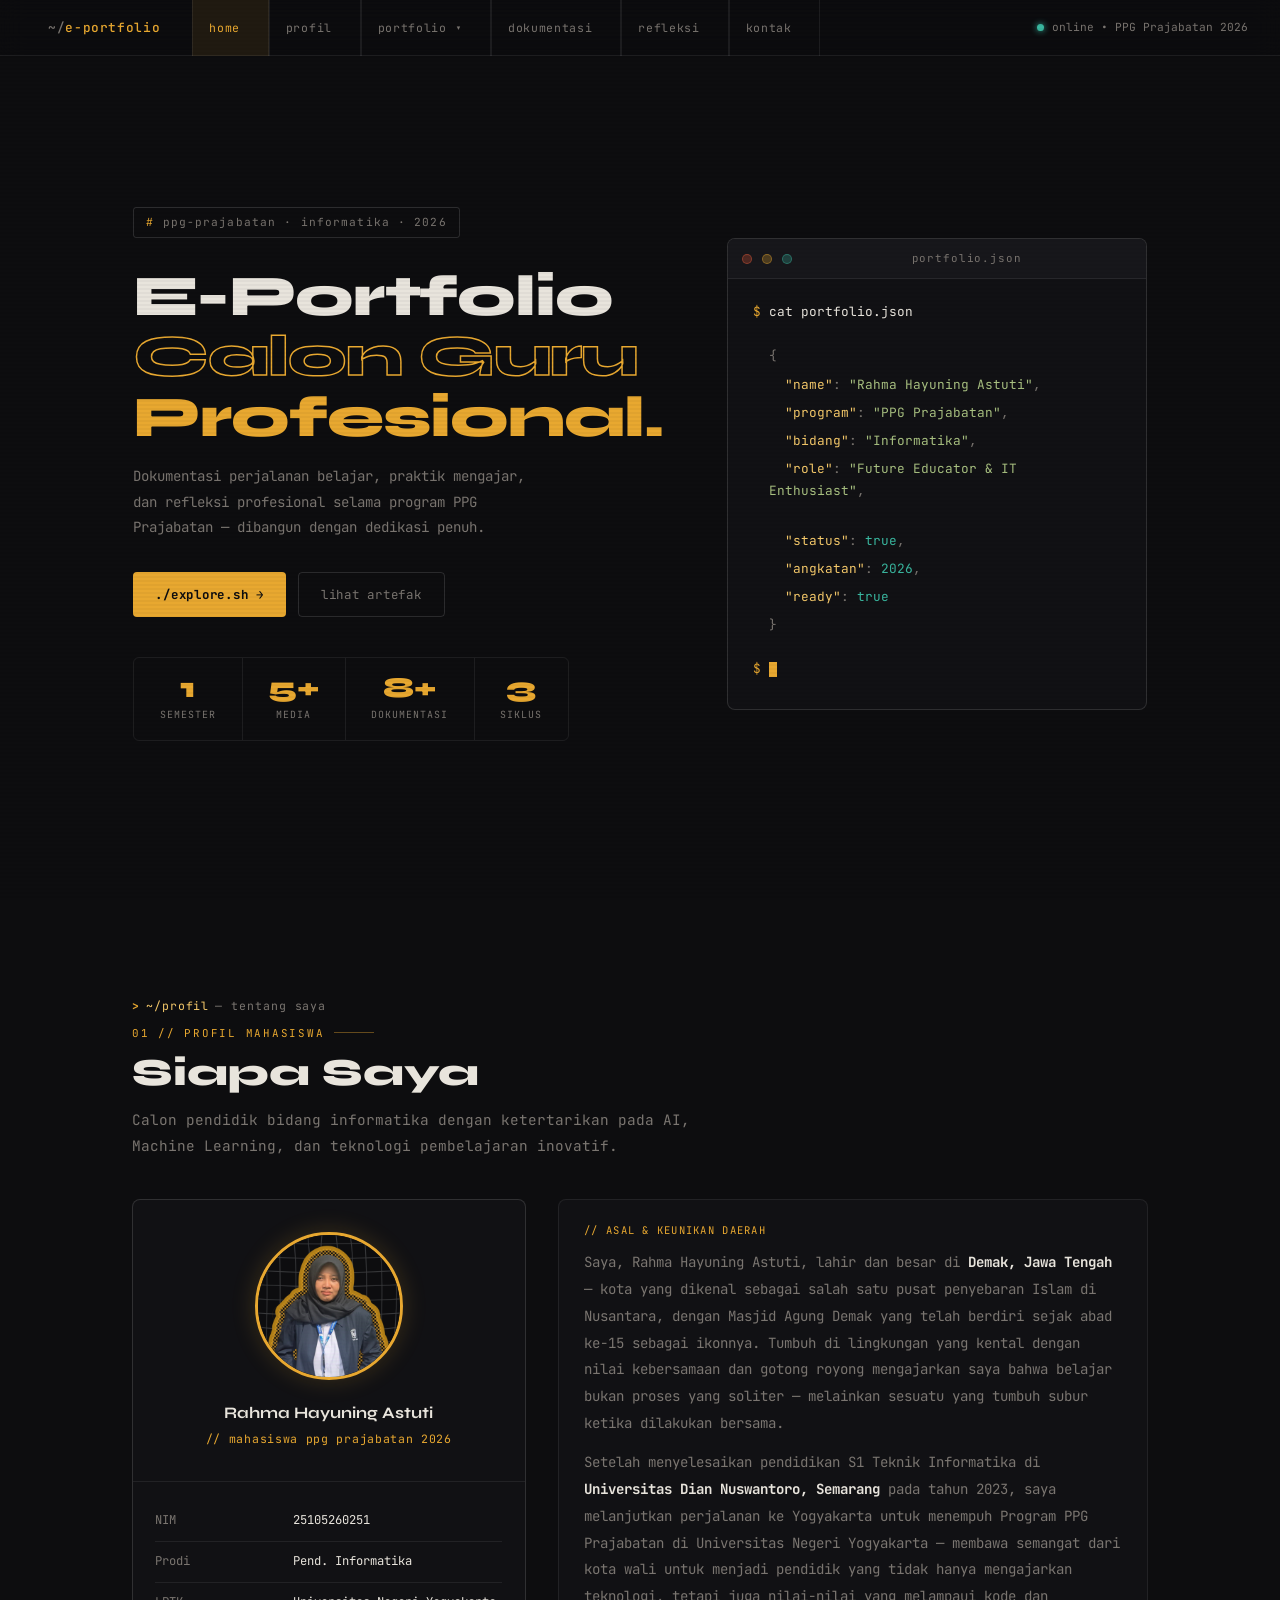
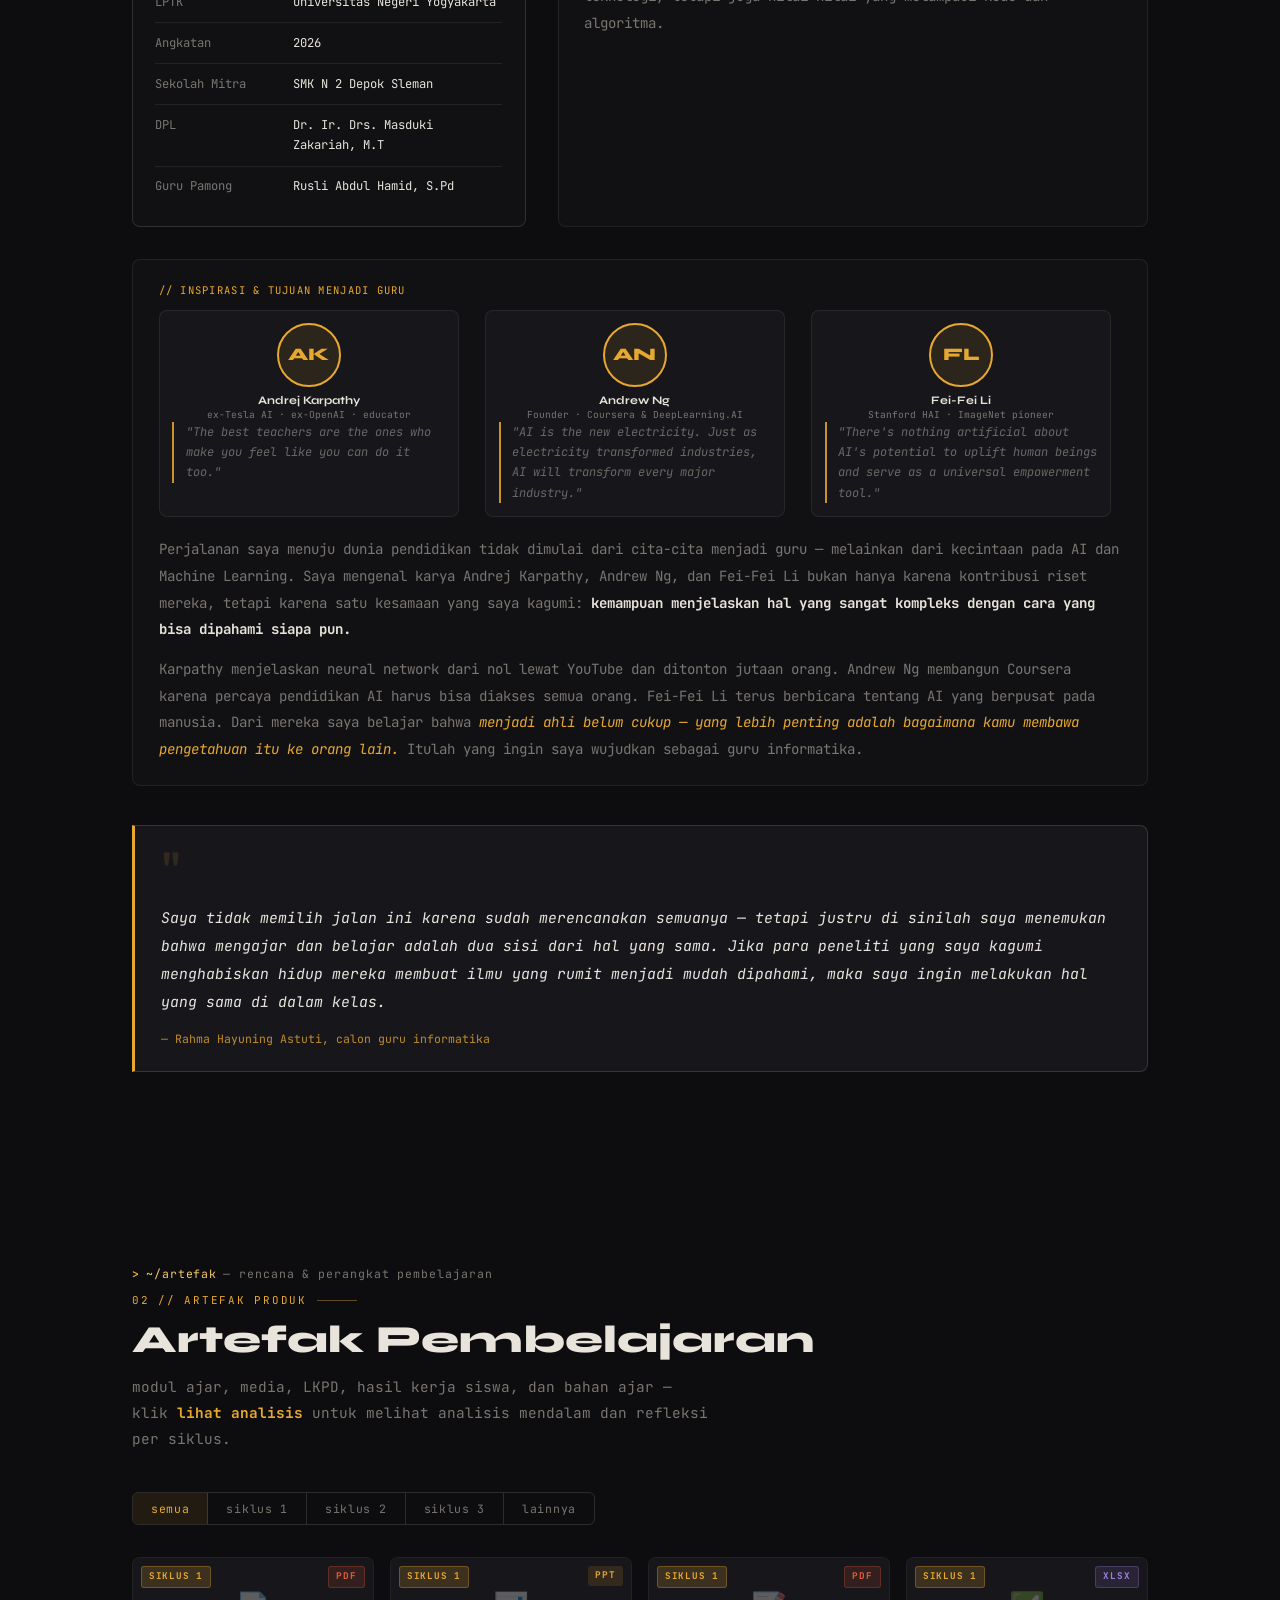
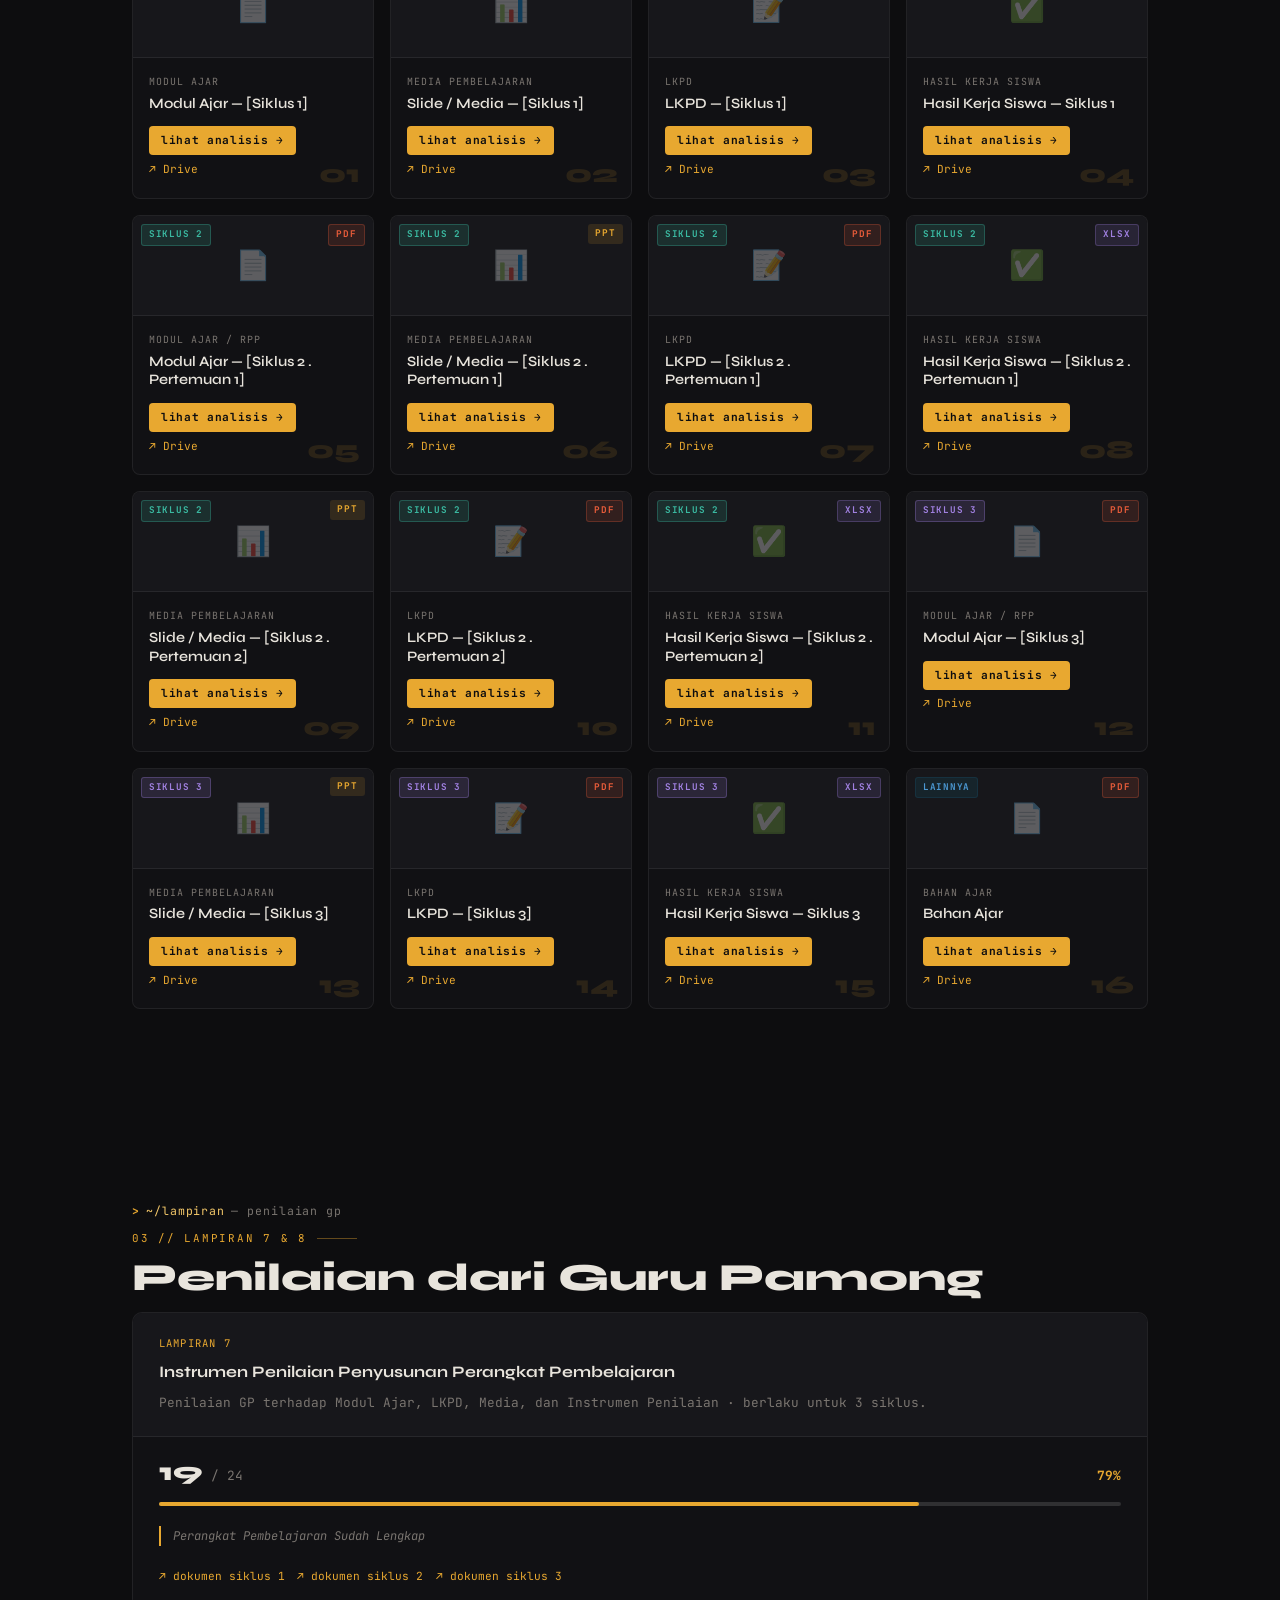
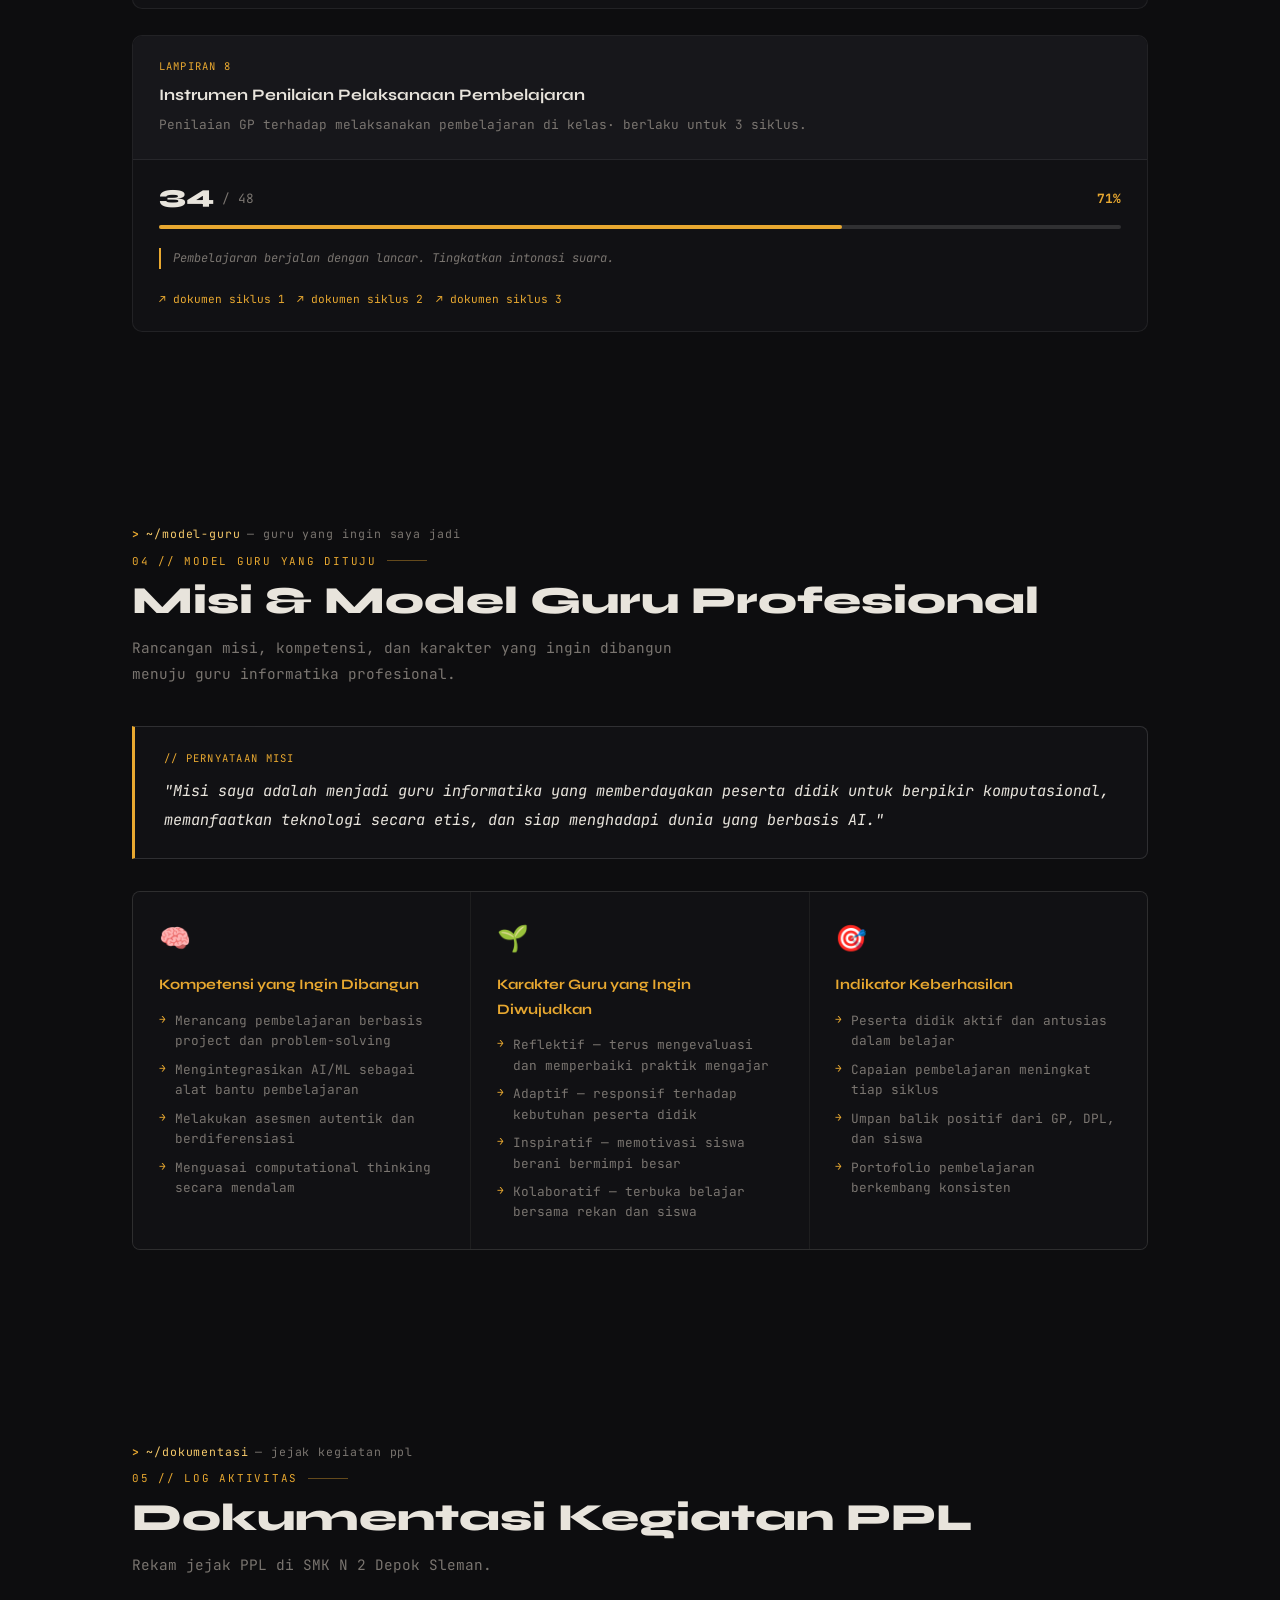
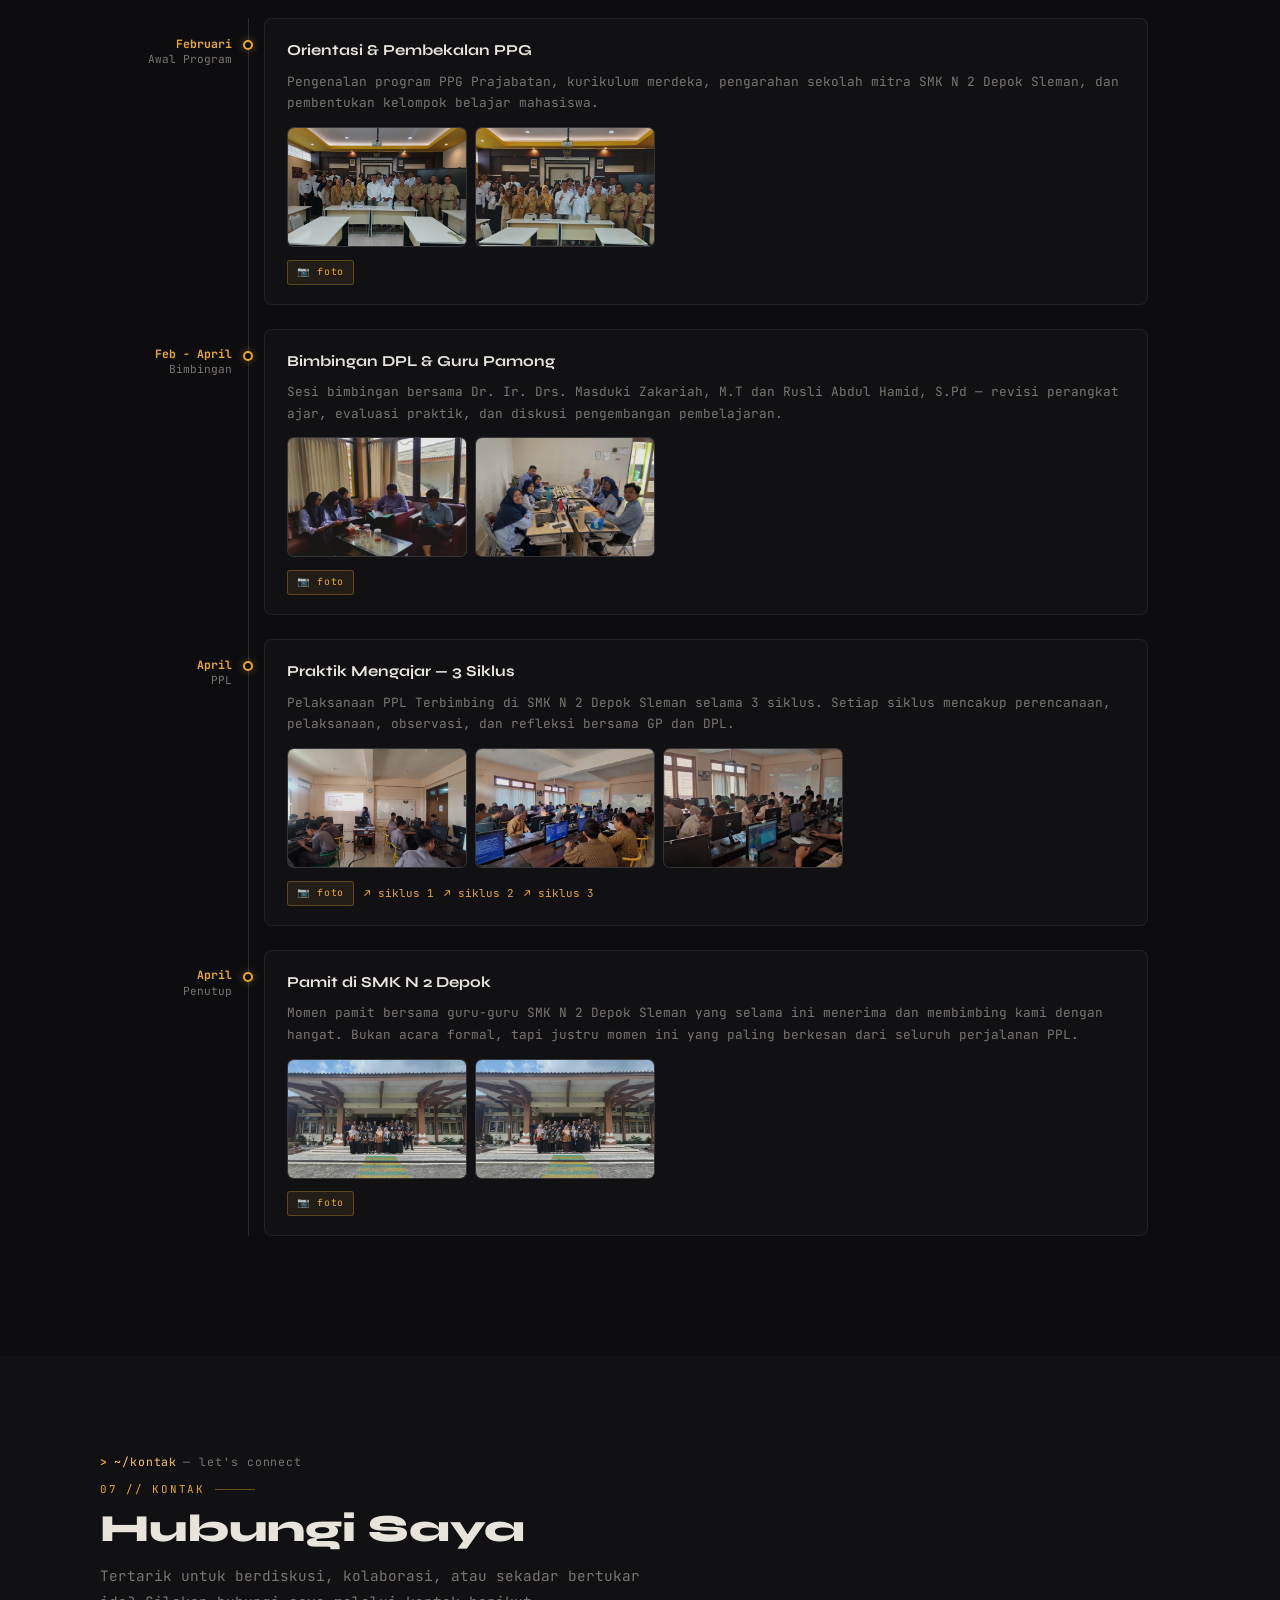
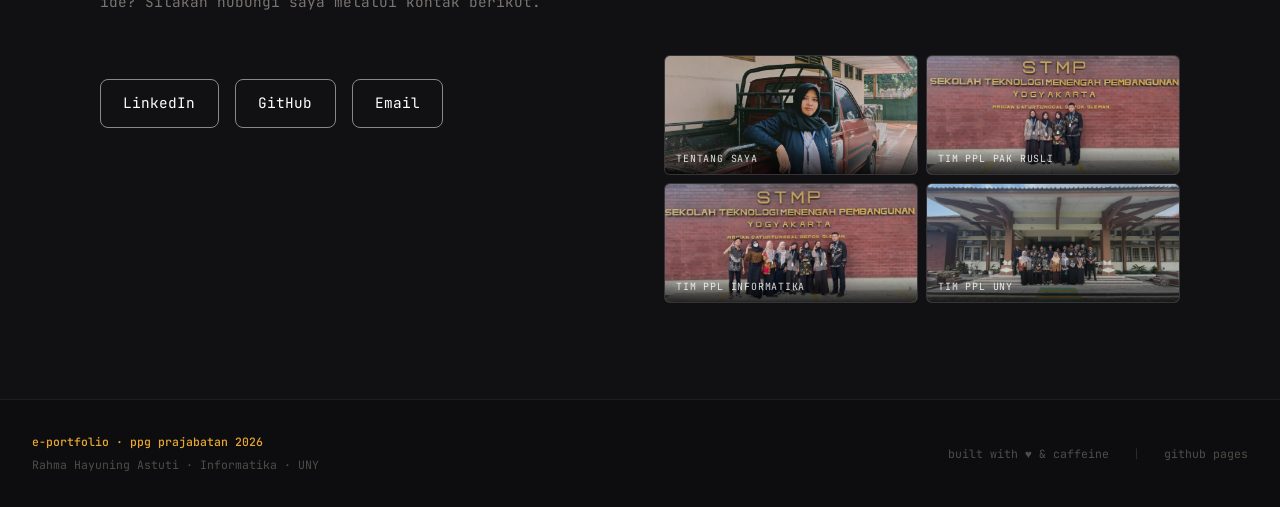
==== commit 731e875d: "minor update" ====
--- a/index.html
+++ b/index.html
@@ -486,62 +486,66 @@
   <div class="prompt"><span class="prompt-path">~/lampiran</span> — penilaian gp</div>
   <div class="sec-label">03 // lampiran 7 &amp; 8</div>
   <h2>Penilaian dari Guru Pamong</h2>
-  <p class="lead">Lampiran 7 (Penilaian Penyusunan Perangkat) dan Lampiran 8 (Penilaian Praktik Mengajar) — 3 siklus PPL Terbimbing.</p>
-  <div class="lampiran-grid">
-    <div class="lampiran-block">
-      <div class="lampiran-header">
-        <div class="lampiran-num">Lampiran 7</div>
-        <div class="lampiran-title">Instrumen Penilaian Penyusunan Perangkat Pembelajaran</div>
-        <div class="lampiran-desc">Penilaian GP terhadap Modul Ajar, LKPD, Media, dan Instrumen Penilaian yang disusun mahasiswa per siklus.</div>
-      </div>
-      <div class="lampiran-siklus-row">
-        <div class="lampiran-siklus-card">
-          <div class="ls-label">Siklus 1</div>
-          <div class="ls-score">79</div>
-          <div class="ls-catatan">Catatan GP: Perangkat Pembelajaran Sudah Lengkap</div>
-          <a class="media-link" href="https://drive.google.com/file/d/1pGdSOomSLBprue9lFq_U7jhHkD_GseCn/view" target="_blank">↗ lihat dokumen</a>
-        </div>
-        <div class="lampiran-siklus-card">
-          <div class="ls-label">Siklus 2</div>
-          <div class="ls-score">79</div>
-          <div class="ls-catatan">Catatan GP: Perangkat Pembelajaran Sudah Lengkap</div>
-          <a class="media-link" href="https://drive.google.com/file/d/1mSDvkiBWbj9Vh4NXbT1lKyF_pUuHPs3W/view" target="_blank">↗ lihat dokumen</a>
-        </div>
-        <div class="lampiran-siklus-card">
-          <div class="ls-label">Siklus 3</div>
-          <div class="ls-score">79</div>
-          <div class="ls-catatan">Catatan GP: Perangkat Pembelajaran Sudah Lengkap</div>
-          <a class="media-link" href="https://drive.google.com/file/d/1ykFi4HZ0MKf_DP8P4d6vO5Mra_SdW5-g/view" target="_blank">↗ lihat dokumen</a>
-        </div>
-      </div>
-    </div>
-    <div class="lampiran-block">
-      <div class="lampiran-header">
-        <div class="lampiran-num">Lampiran 8</div>
-        <div class="lampiran-title">Instrumen Penilaian Praktik Mengajar Mahasiswa</div>
-        <div class="lampiran-desc">Penilaian GP terhadap praktik mengajar mahasiswa selama PPL Terbimbing 3 siklus.</div>
-      </div>
-      <div class="lampiran-siklus-row">
-        <div class="lampiran-siklus-card">
-          <div class="ls-label">Siklus 1</div>
-          <div class="ls-score">70</div>
-          <div class="ls-catatan">Catatan GP: Pembelajaran berjalan lancar, Tingkatkan intonasi suara</div>
-          <a class="media-link" href="https://drive.google.com/file/d/1TxfWuLM4GYpTBEicS7BqR8PVAiLc33Mn/view" target="_blank">↗ lihat dokumen</a>
-        </div>
-        <div class="lampiran-siklus-card">
-          <div class="ls-label">Siklus 2</div>
-          <div class="ls-score">70</div>
-          <div class="ls-catatan">Catatan GP: Pembelajaran berjalan lancar, Tingkatkan intonasi suara</div>
-          <a class="media-link" href="https://drive.google.com/file/d/1jSLgINpdXsZAr-vCZlZ1wvwciop82GP2/view" target="_blank">↗ lihat dokumen</a>
-        </div>
-        <div class="lampiran-siklus-card">
-          <div class="ls-label">Siklus 3</div>
-          <div class="ls-score">70</div>
-          <div class="ls-catatan">Catatan GP: Pembelajaran berjalan lancar, Tingkatkan intonasi suara</div>
-          <a class="media-link" href="https://drive.google.com/file/d/1FEs8YctiIxfS5W0vdgww3l-KgGZS3kDA/view" target="_blank">↗ lihat dokumen</a>
-        </div>
-      </div>
-    </div>
+  <!---Lampiran 7 -->
+  <div class="lampiran-block">
+  <div class="lampiran-header">
+    <div class="lampiran-num">Lampiran 7</div>
+    <div class="lampiran-title">Instrumen Penilaian Penyusunan Perangkat Pembelajaran</div>
+    <div class="lampiran-desc">Penilaian GP terhadap Modul Ajar, LKPD, Media, dan Instrumen Penilaian · berlaku untuk 3 siklus.</div>
+  </div>
+  <div style="padding:1.4rem 1.6rem;">
+
+    <!-- skor -->
+    <div style="display:flex;align-items:baseline;gap:8px;margin-bottom:0.5rem;">
+      <div class="ls-score">19</div>
+      <div style="font-size:0.8rem;color:var(--muted);">/ 24</div>
+      <div style="margin-left:auto;font-size:0.8rem;color:var(--amber);font-weight:700;">79%</div>
+    </div>
+    <div style="height:4px;background:var(--border2);border-radius:10px;margin-bottom:1.2rem;">
+      <div style="width:79%;height:100%;background:var(--amber);border-radius:10px;"></div>
+    </div>
+    <!--catatan-->
+    <div style="font-size:0.75rem;color:var(--muted);font-style:italic;margin-bottom:1rem;border-left:2px solid var(--amber);padding-left:0.8rem;">
+      Perangkat Pembelajaran Sudah Lengkap
+    </div>
+
+    <div style="display:flex;gap:0.8rem;flex-wrap:wrap;">
+      <a class="media-link" href="https://drive.google.com/file/d/1pGdSOomSLBprue9lFq_U7jhHkD_GseCn/view" target="_blank">↗ dokumen siklus 1</a>
+      <a class="media-link" href="https://drive.google.com/file/d/1mSDvkiBWbj9Vh4NXbT1lKyF_pUuHPs3W/view" target="_blank">↗ dokumen siklus 2</a>
+      <a class="media-link" href="https://drive.google.com/file/d/1ykFi4HZ0MKf_DP8P4d6vO5Mra_SdW5-g/view" target="_blank">↗ dokumen siklus 3</a>
+    </div>
+  </div>
+  </div>
+  <br>
+  <!--Lampiran 8-->
+   <div class="lampiran-block">
+  <div class="lampiran-header">
+    <div class="lampiran-num">Lampiran 8</div>
+    <div class="lampiran-title">Instrumen Penilaian Pelaksanaan Pembelajaran</div>
+    <div class="lampiran-desc">Penilaian GP terhadap melaksanakan pembelajaran di kelas· berlaku untuk 3 siklus.</div>
+  </div>
+  <div style="padding:1.4rem 1.6rem;">
+
+    <!-- skor -->
+    <div style="display:flex;align-items:baseline;gap:8px;margin-bottom:0.5rem;">
+      <div class="ls-score">34</div>
+      <div style="font-size:0.8rem;color:var(--muted);">/ 48</div>
+      <div style="margin-left:auto;font-size:0.8rem;color:var(--amber);font-weight:700;">71%</div>
+    </div>
+    <div style="height:4px;background:var(--border2);border-radius:10px;margin-bottom:1.2rem;">
+      <div style="width:71%;height:100%;background:var(--amber);border-radius:10px;"></div>
+    </div>
+    <!--catatan-->
+    <div style="font-size:0.75rem;color:var(--muted);font-style:italic;margin-bottom:1rem;border-left:2px solid var(--amber);padding-left:0.8rem;">
+      Pembelajaran berjalan dengan lancar. Tingkatkan intonasi suara.
+    </div>
+
+    <div style="display:flex;gap:0.8rem;flex-wrap:wrap;">
+      <a class="media-link" href="https://drive.google.com/file/d/1TxfWuLM4GYpTBEicS7BqR8PVAiLc33Mn/view" target="_blank">↗ dokumen siklus 1</a>
+      <a class="media-link" href="https://drive.google.com/file/d/1jSLgINpdXsZAr-vCZlZ1wvwciop82GP2/view" target="_blank">↗ dokumen siklus 2</a>
+      <a class="media-link" href="https://drive.google.com/file/d/1FEs8YctiIxfS5W0vdgww3l-KgGZS3kDA/view" target="_blank">↗ dokumen siklus 3</a>
+    </div>
+  </div>
   </div>
 </section>
 
--- a/shared.css
+++ b/shared.css
@@ -1236,13 +1236,6 @@
   .nav-dropdown-toggle {
     border-left: none;
   }
-  .nav-dropdown-menu {
-    position: static;
-    border: none;
-    border-top: none;
-    background: var(--bg3);
-    display: none !important; /* override hover */
-  }
   .nav-dropdown.mobile-open .nav-dropdown-menu {
     display: block !important;
   }
@@ -1255,4 +1248,19 @@
   .rp-card-body p { font-size: 0.85rem; }
   .filosofi-para p { font-size: 0.86rem; }
   .pq-text { font-size: 0.92rem; }
+   /* fix gap section di mobile */
+  section { padding: 3rem 1.2rem; }
+  .lead { margin-bottom: 1.2rem; }
+
+  /* fix hero padding mobile */
+  .hero-inner { padding: 5rem 1.2rem 2rem !important; }
+
+  /* fix profil gap */
+  .profil-bottom { gap: 0.8rem; }
+  .profil-top { gap: 1rem; }
+  .narasi-section { padding: 1rem 1.2rem; }
+
+  /* fix dropdown conflict — hapus display:none !important */
+  .nav-dropdown-menu { display: none; position: static;}
+  .nav-dropdown.mobile-open .nav-dropdown-menu { display: block; }
 }
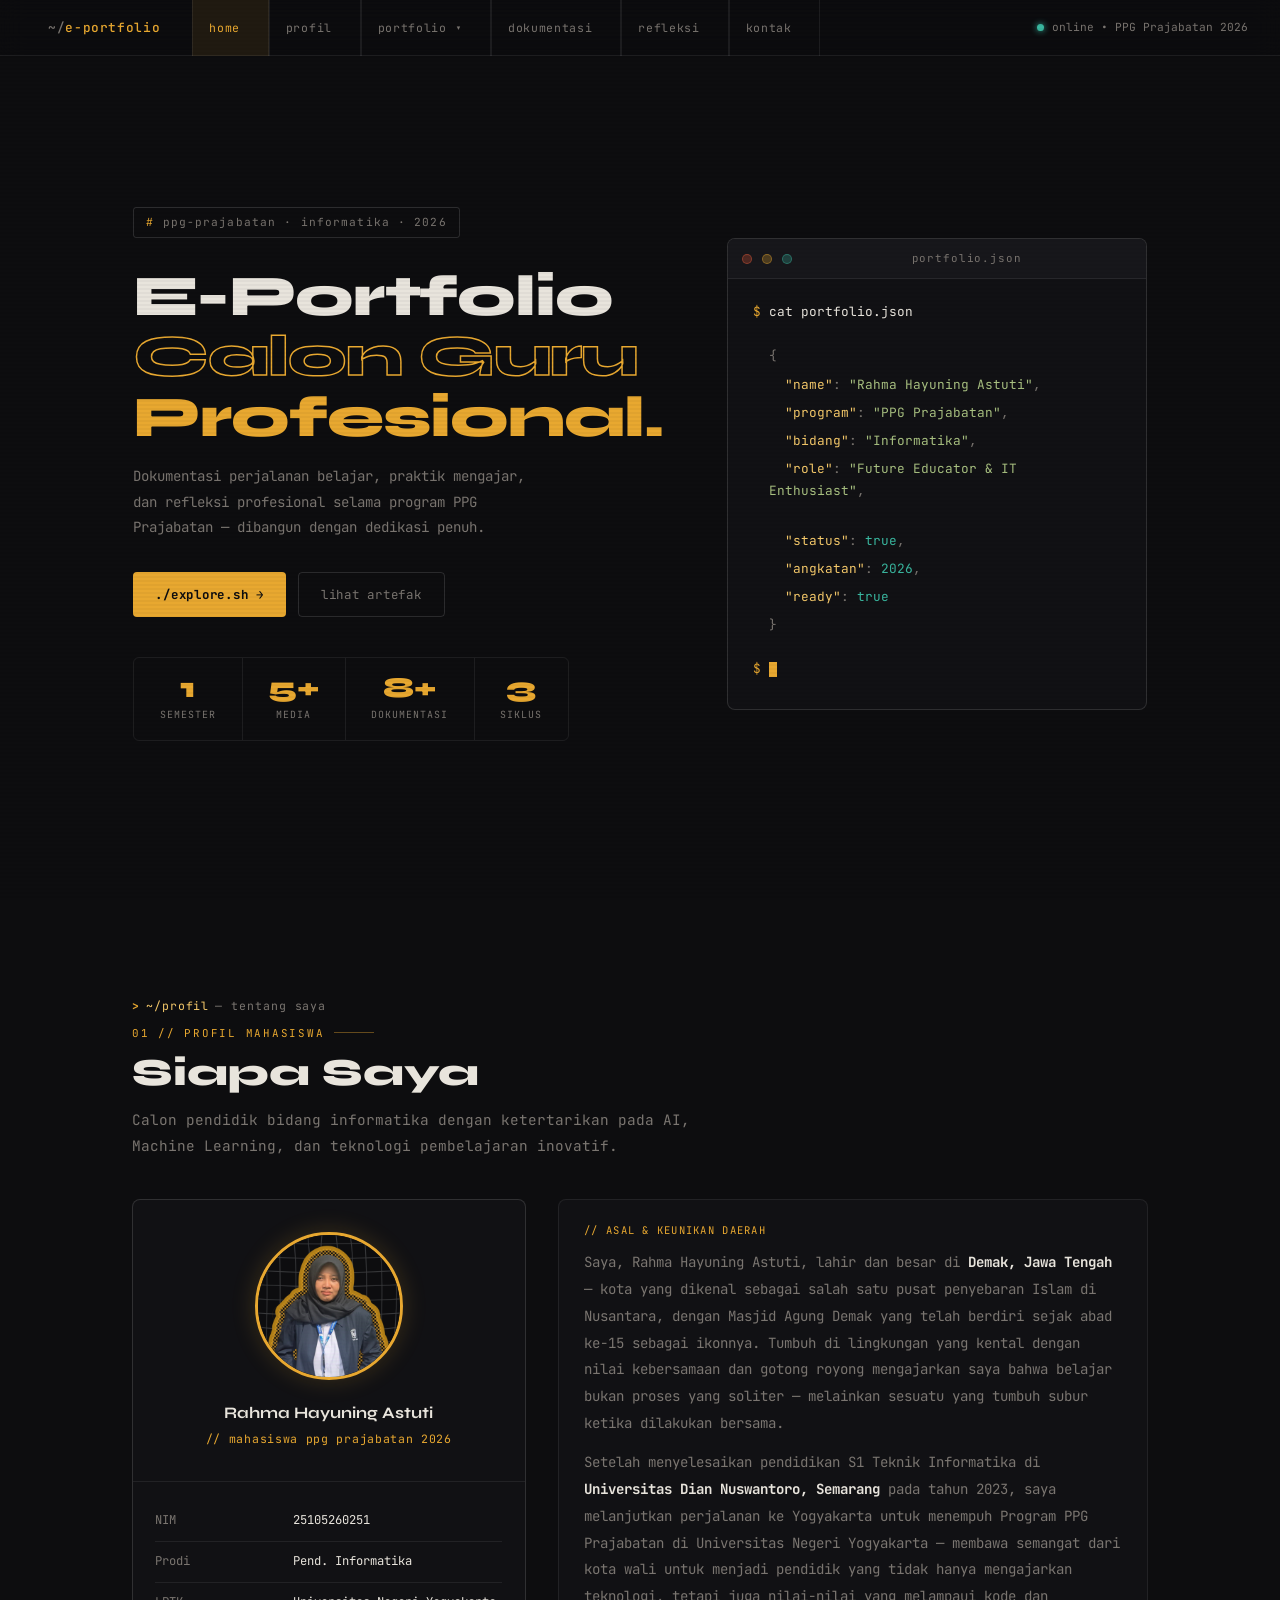
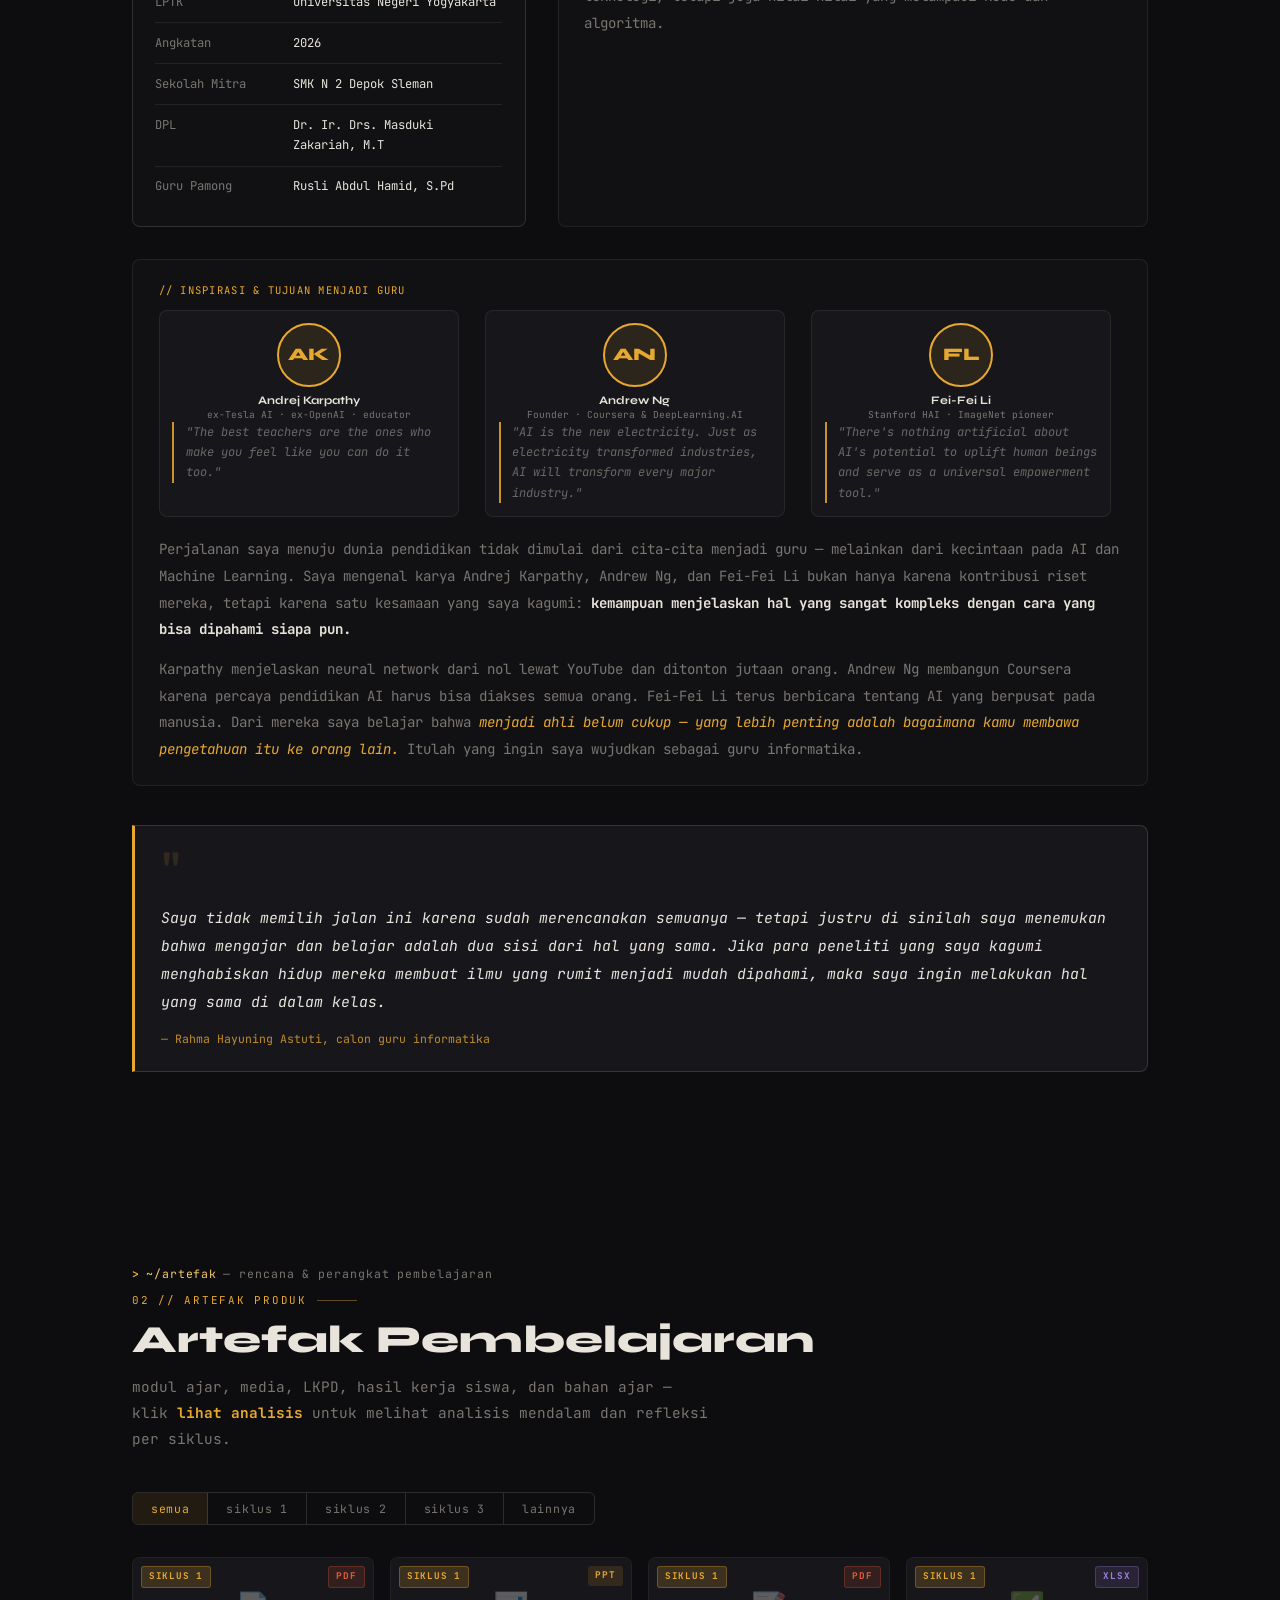
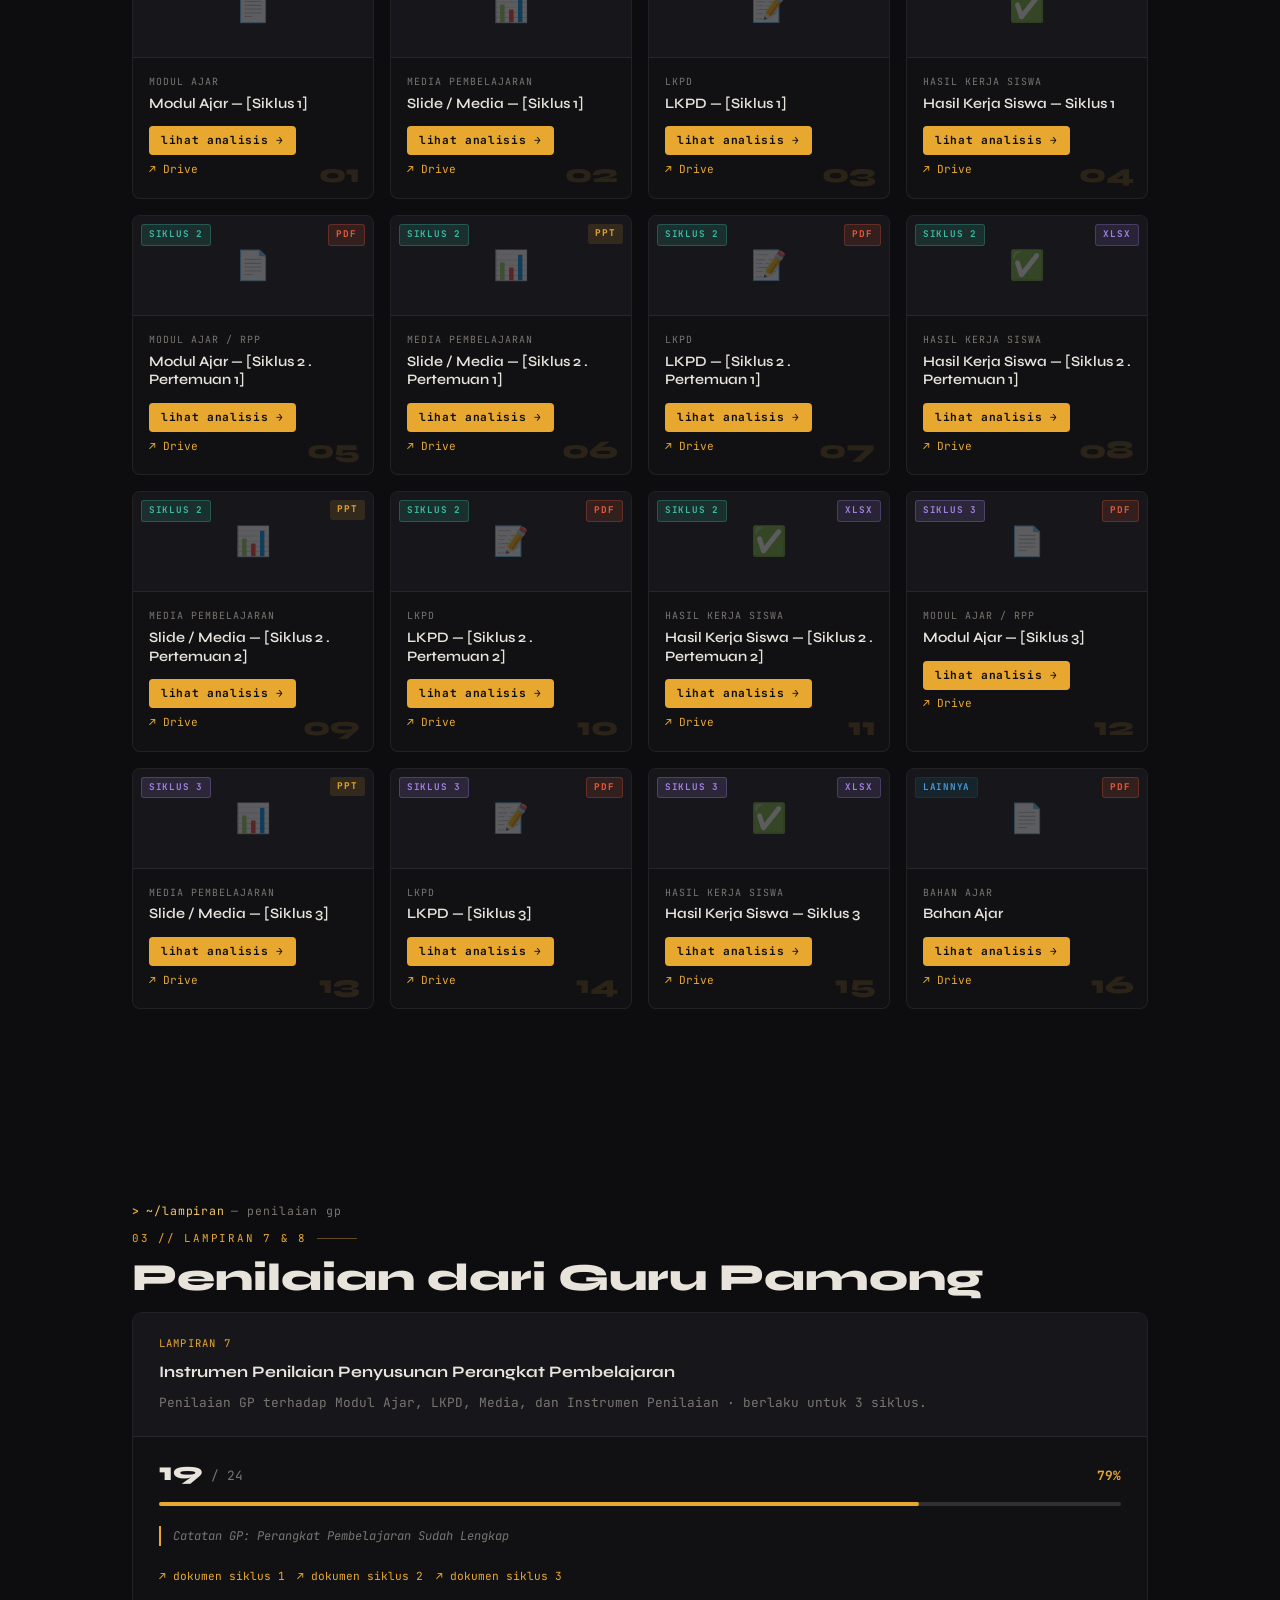
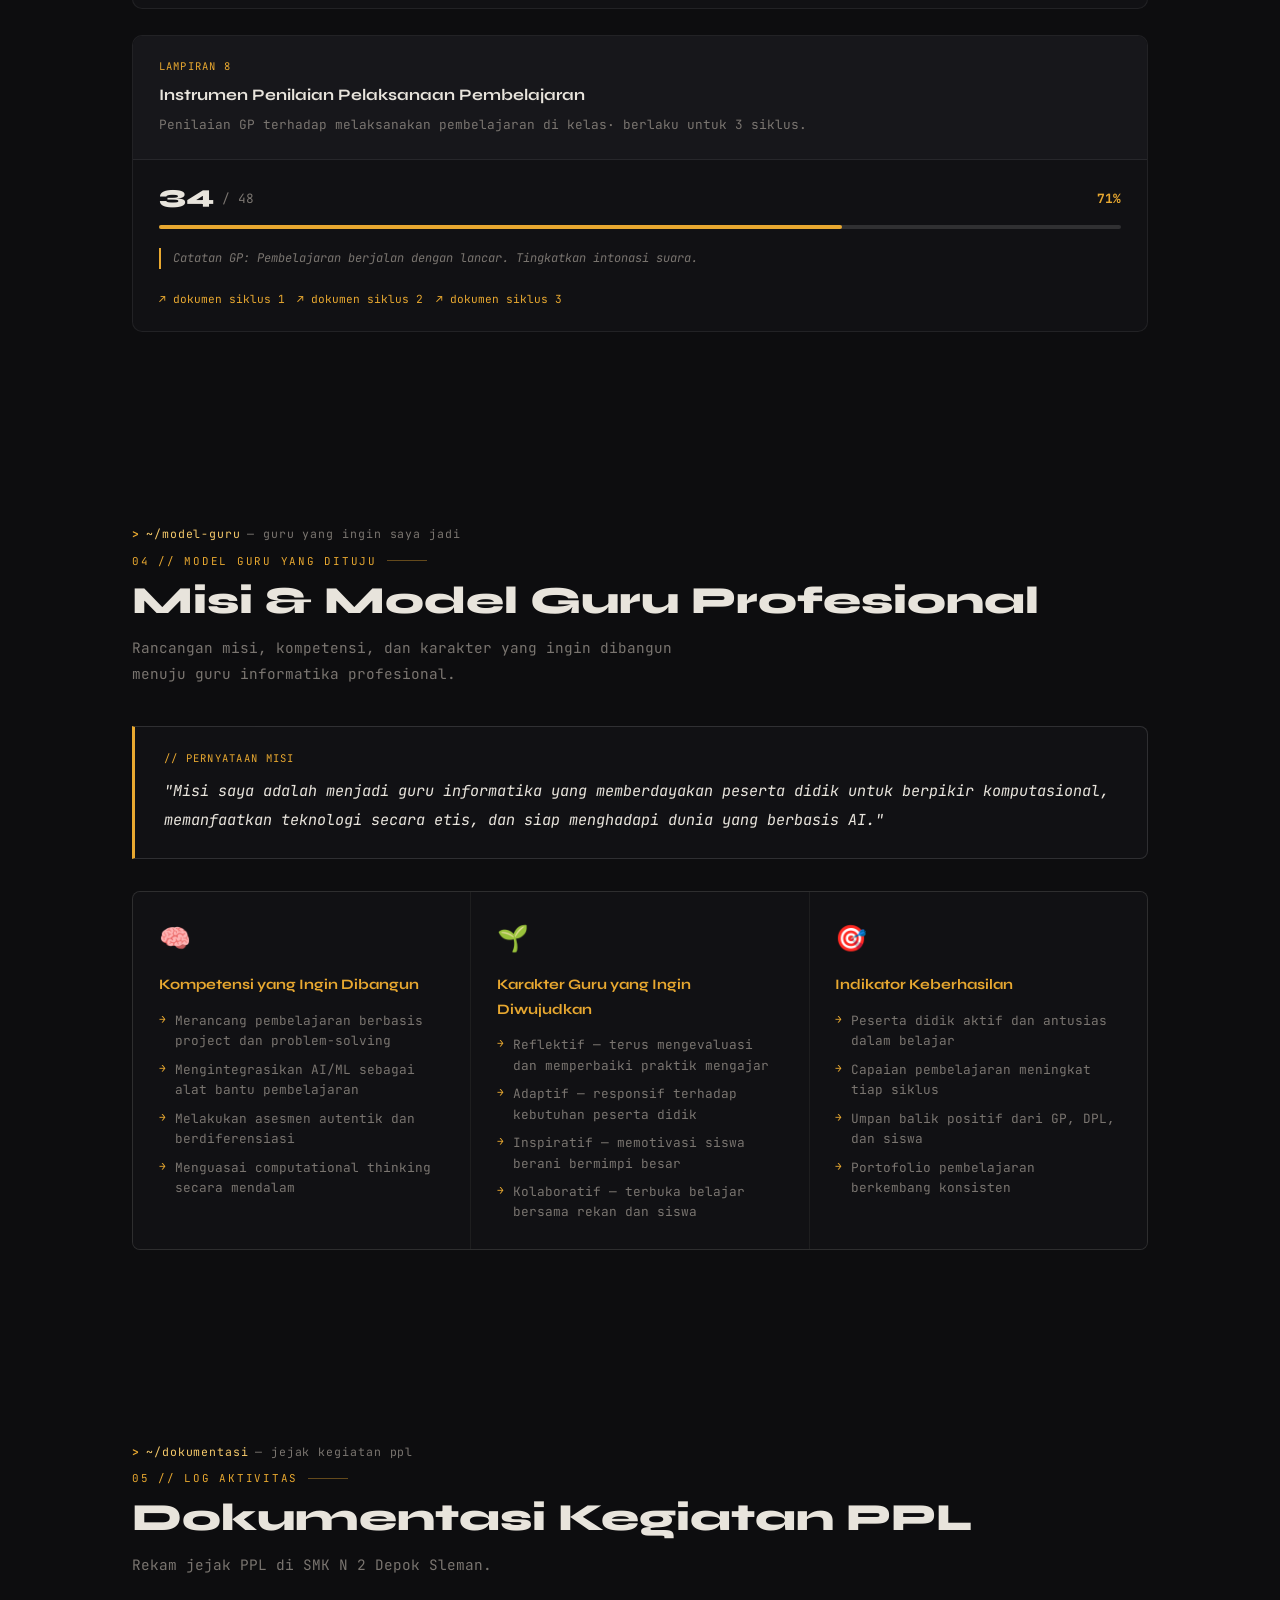
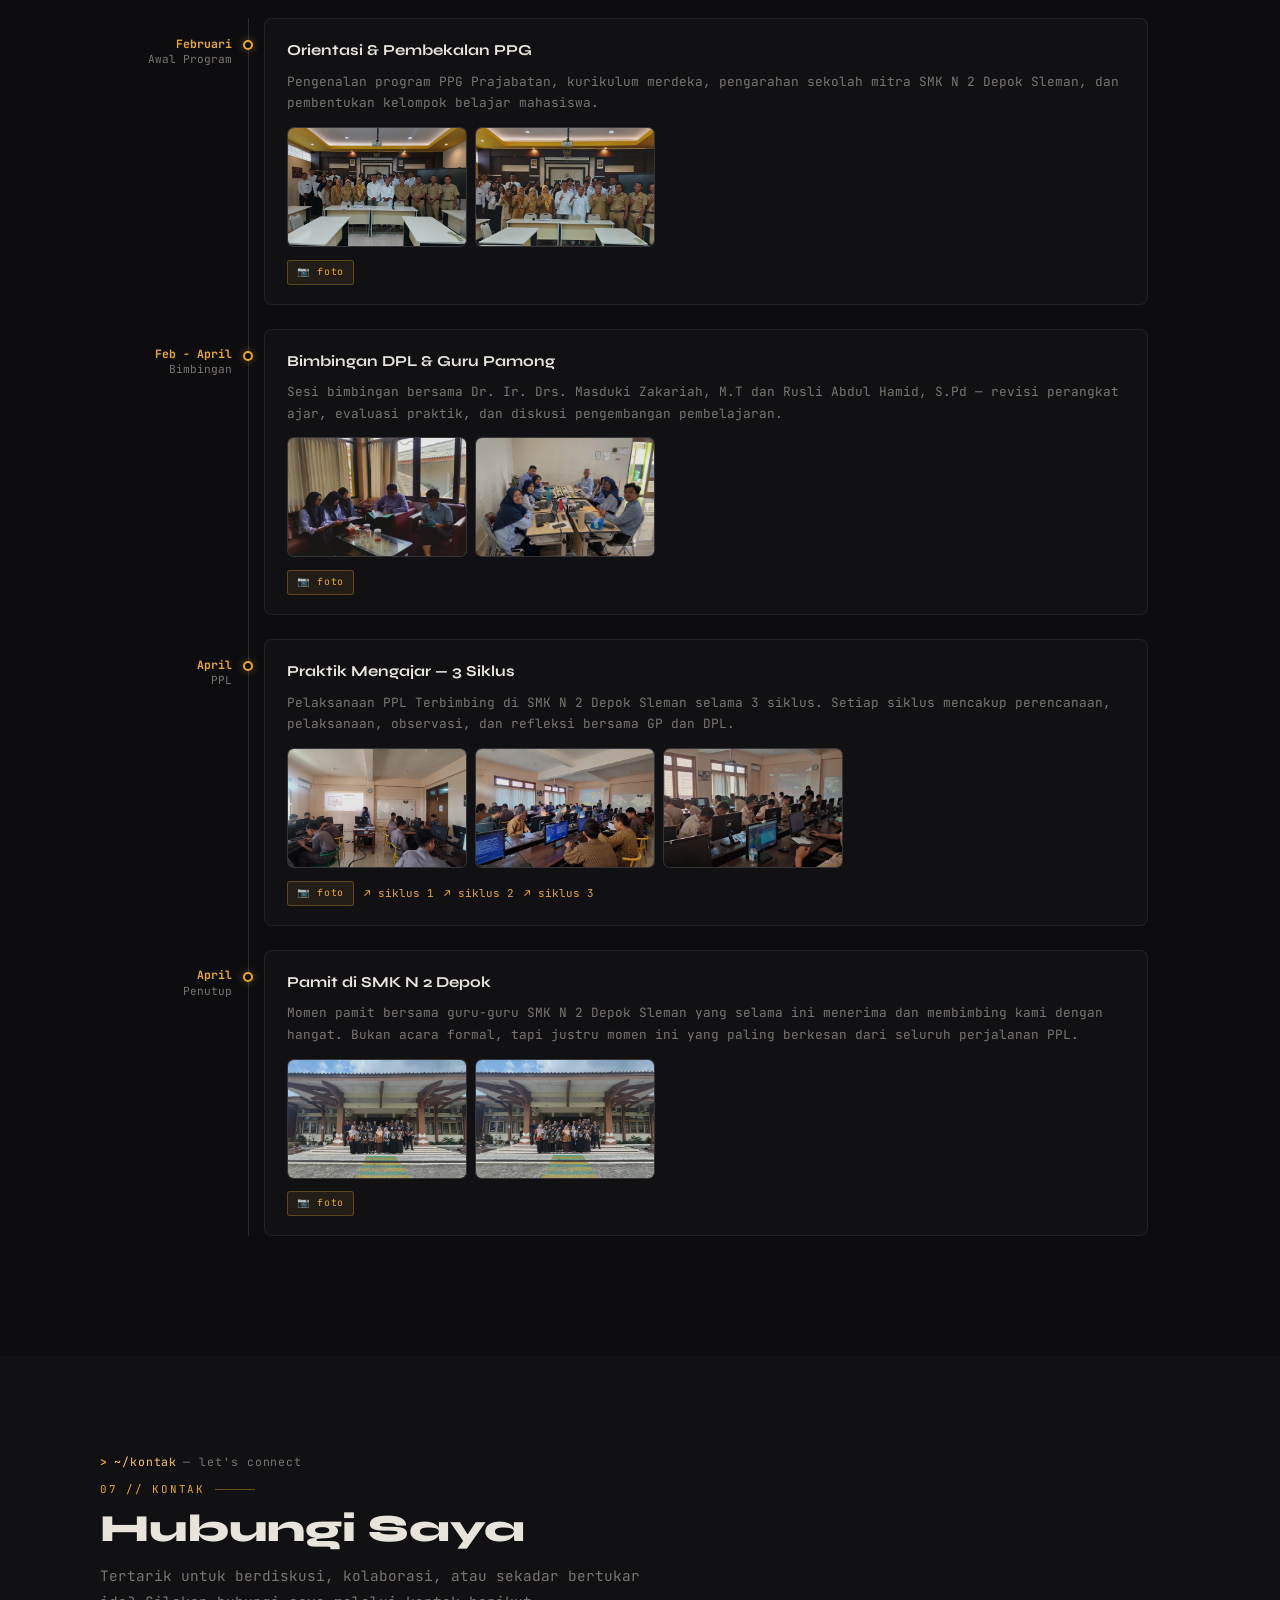
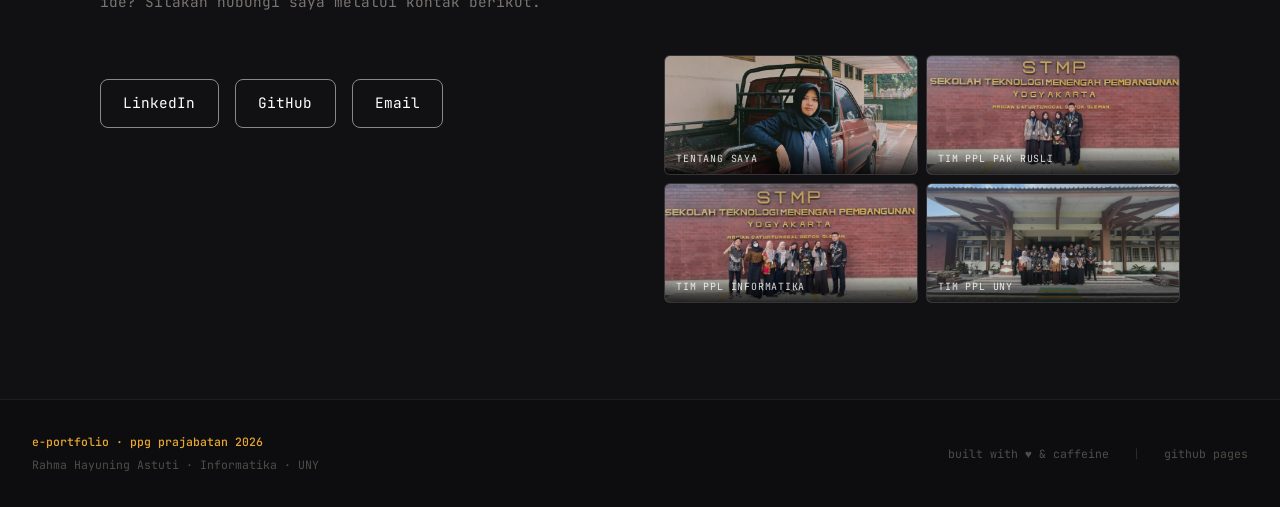
==== commit a9556eb4: "update" ====
--- a/index.html
+++ b/index.html
@@ -506,7 +506,7 @@
     </div>
     <!--catatan-->
     <div style="font-size:0.75rem;color:var(--muted);font-style:italic;margin-bottom:1rem;border-left:2px solid var(--amber);padding-left:0.8rem;">
-      Perangkat Pembelajaran Sudah Lengkap
+      Catatan GP: Perangkat Pembelajaran Sudah Lengkap
     </div>
 
     <div style="display:flex;gap:0.8rem;flex-wrap:wrap;">
@@ -537,7 +537,7 @@
     </div>
     <!--catatan-->
     <div style="font-size:0.75rem;color:var(--muted);font-style:italic;margin-bottom:1rem;border-left:2px solid var(--amber);padding-left:0.8rem;">
-      Pembelajaran berjalan dengan lancar. Tingkatkan intonasi suara.
+      Catatan GP: Pembelajaran berjalan dengan lancar. Tingkatkan intonasi suara.
     </div>
 
     <div style="display:flex;gap:0.8rem;flex-wrap:wrap;">
--- a/shared.css
+++ b/shared.css
@@ -653,8 +653,6 @@
   gap: 3rem;
   align-items: start;
 }
-.contact-left {}
-.contact-right {}
 
 .contact-photo-grid {
   display: grid;
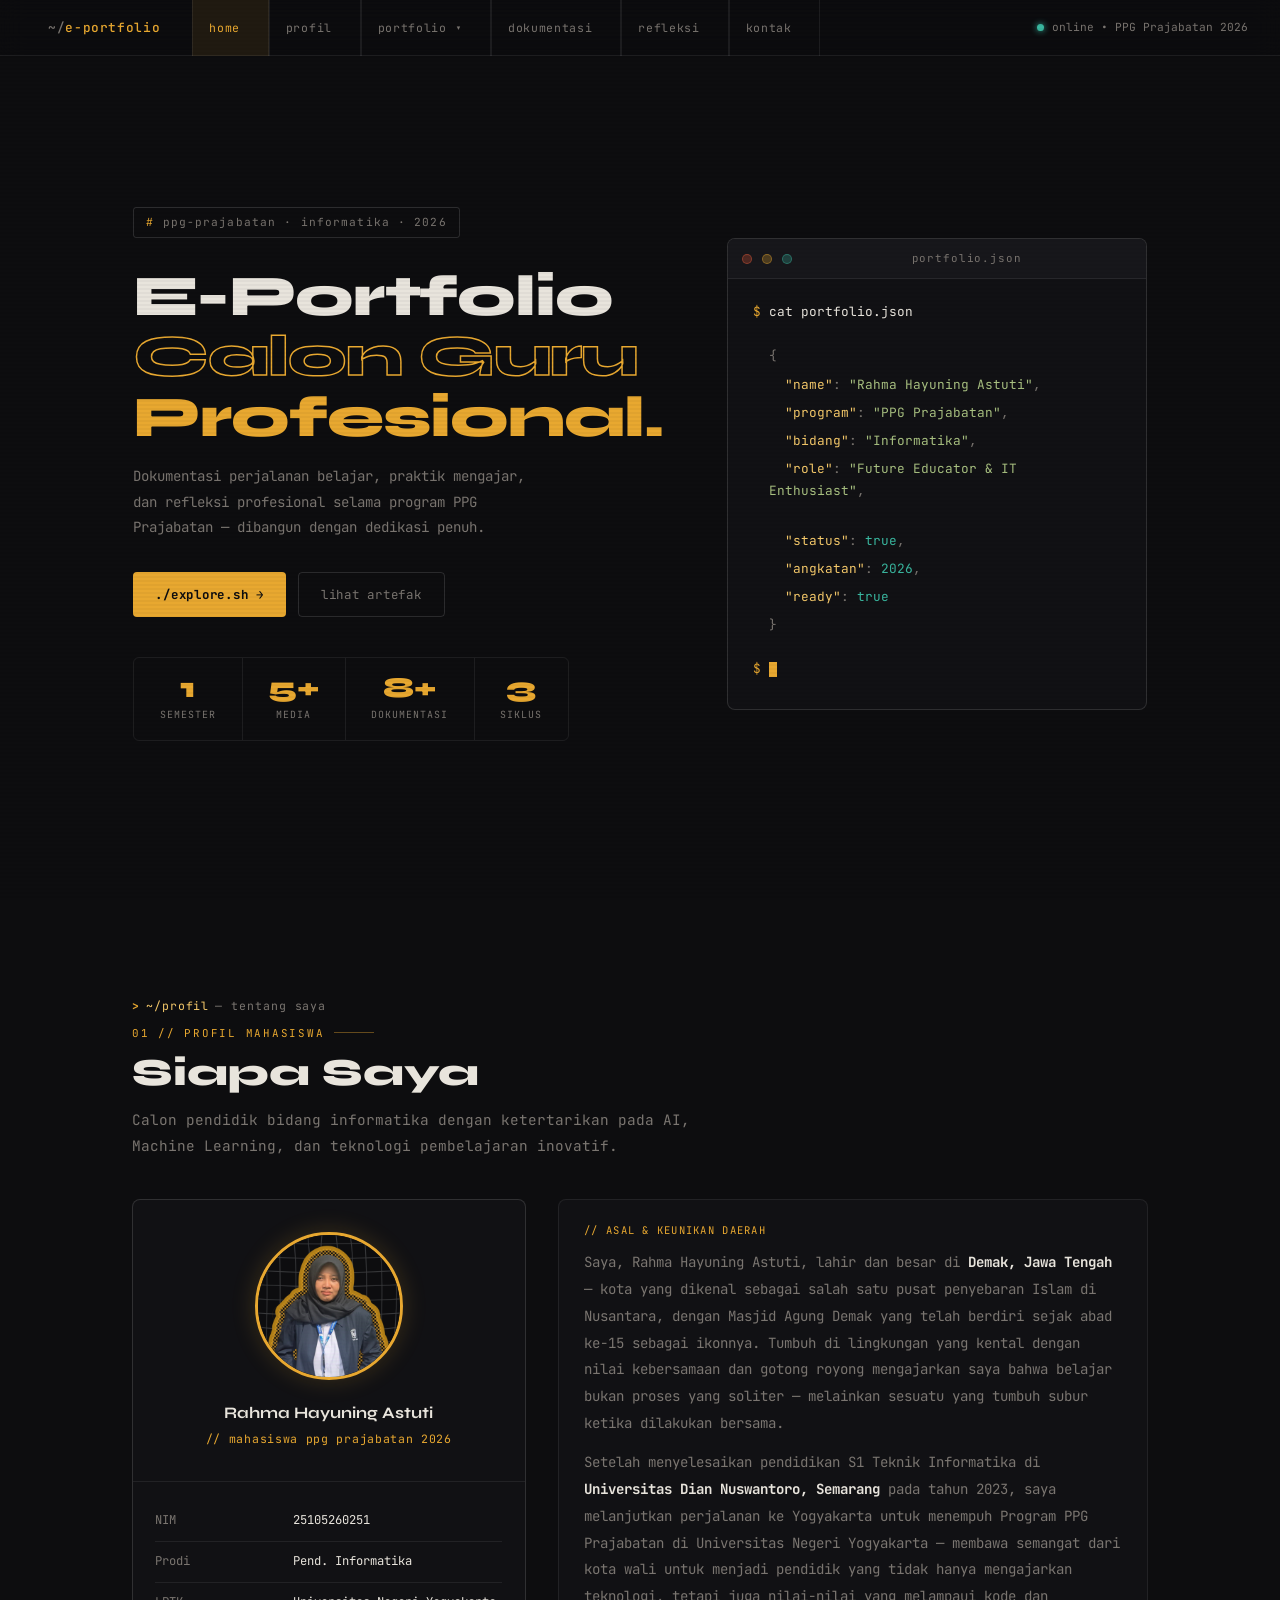
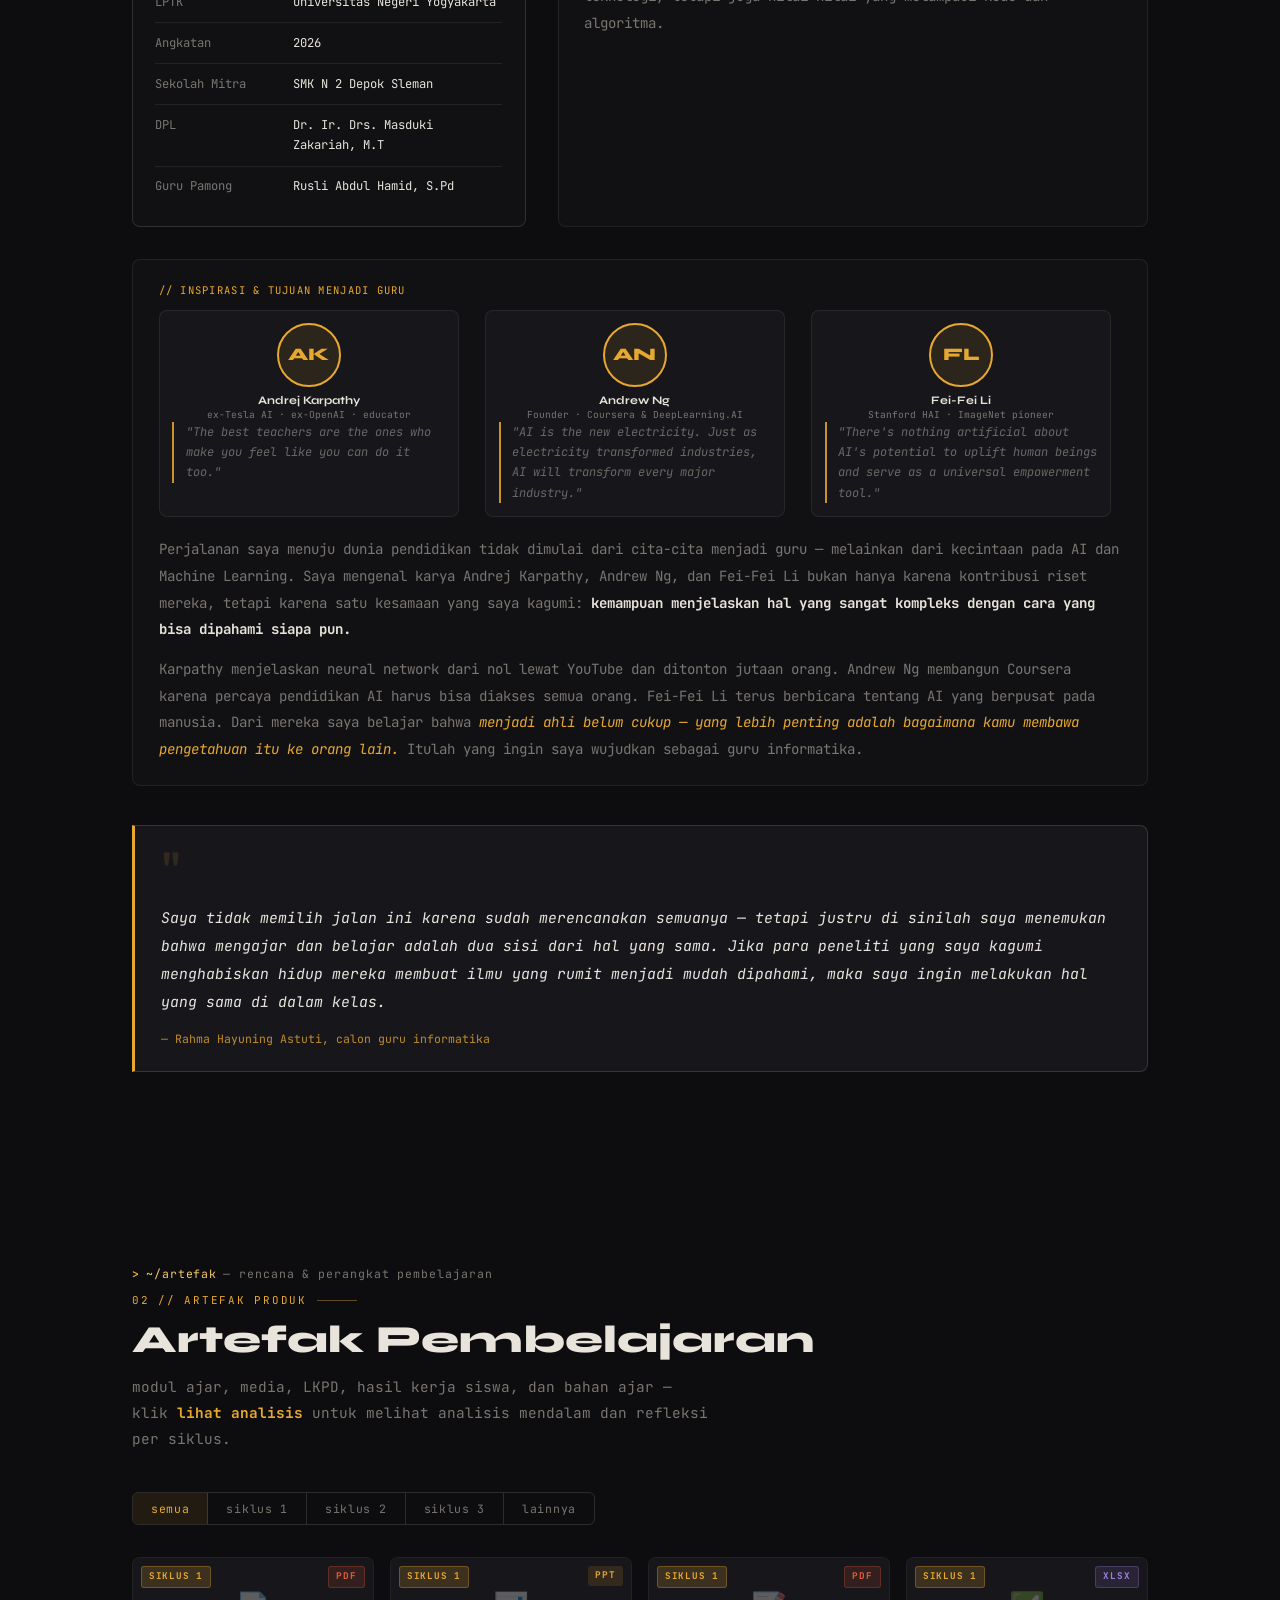
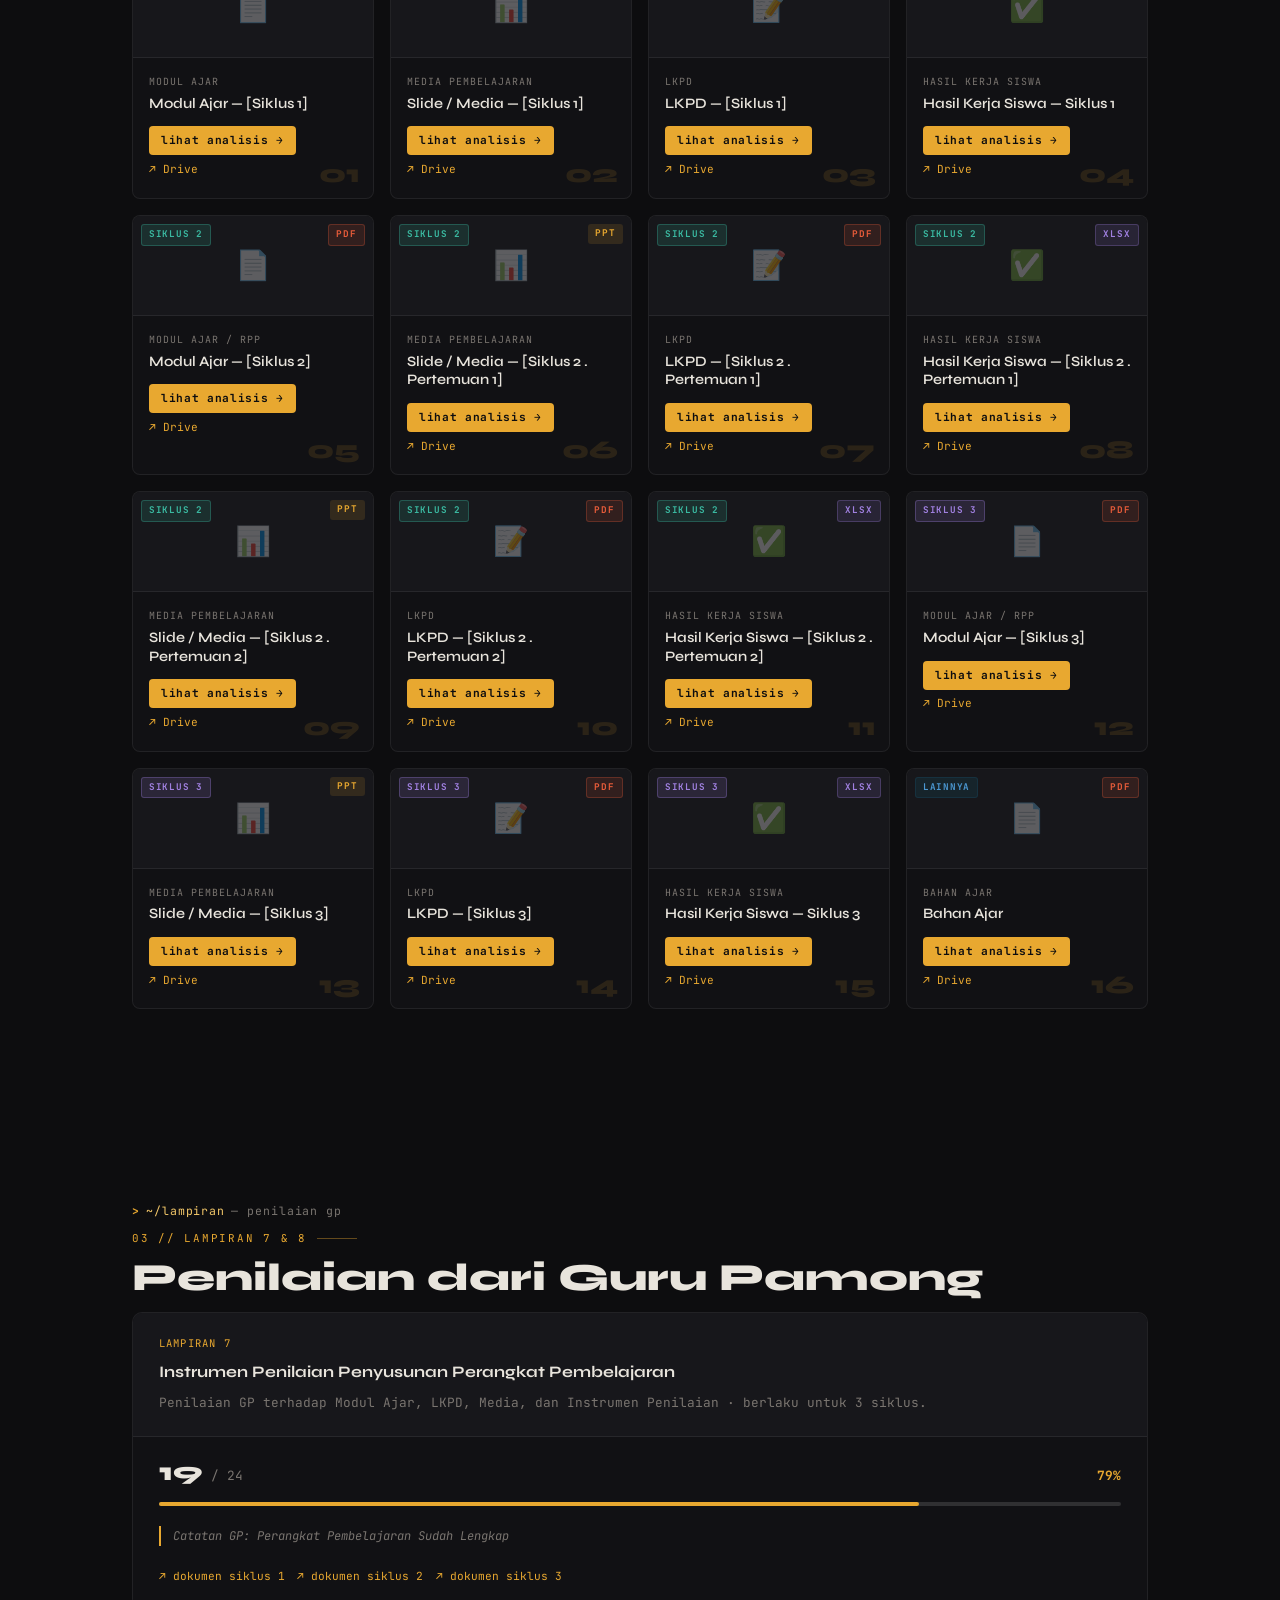
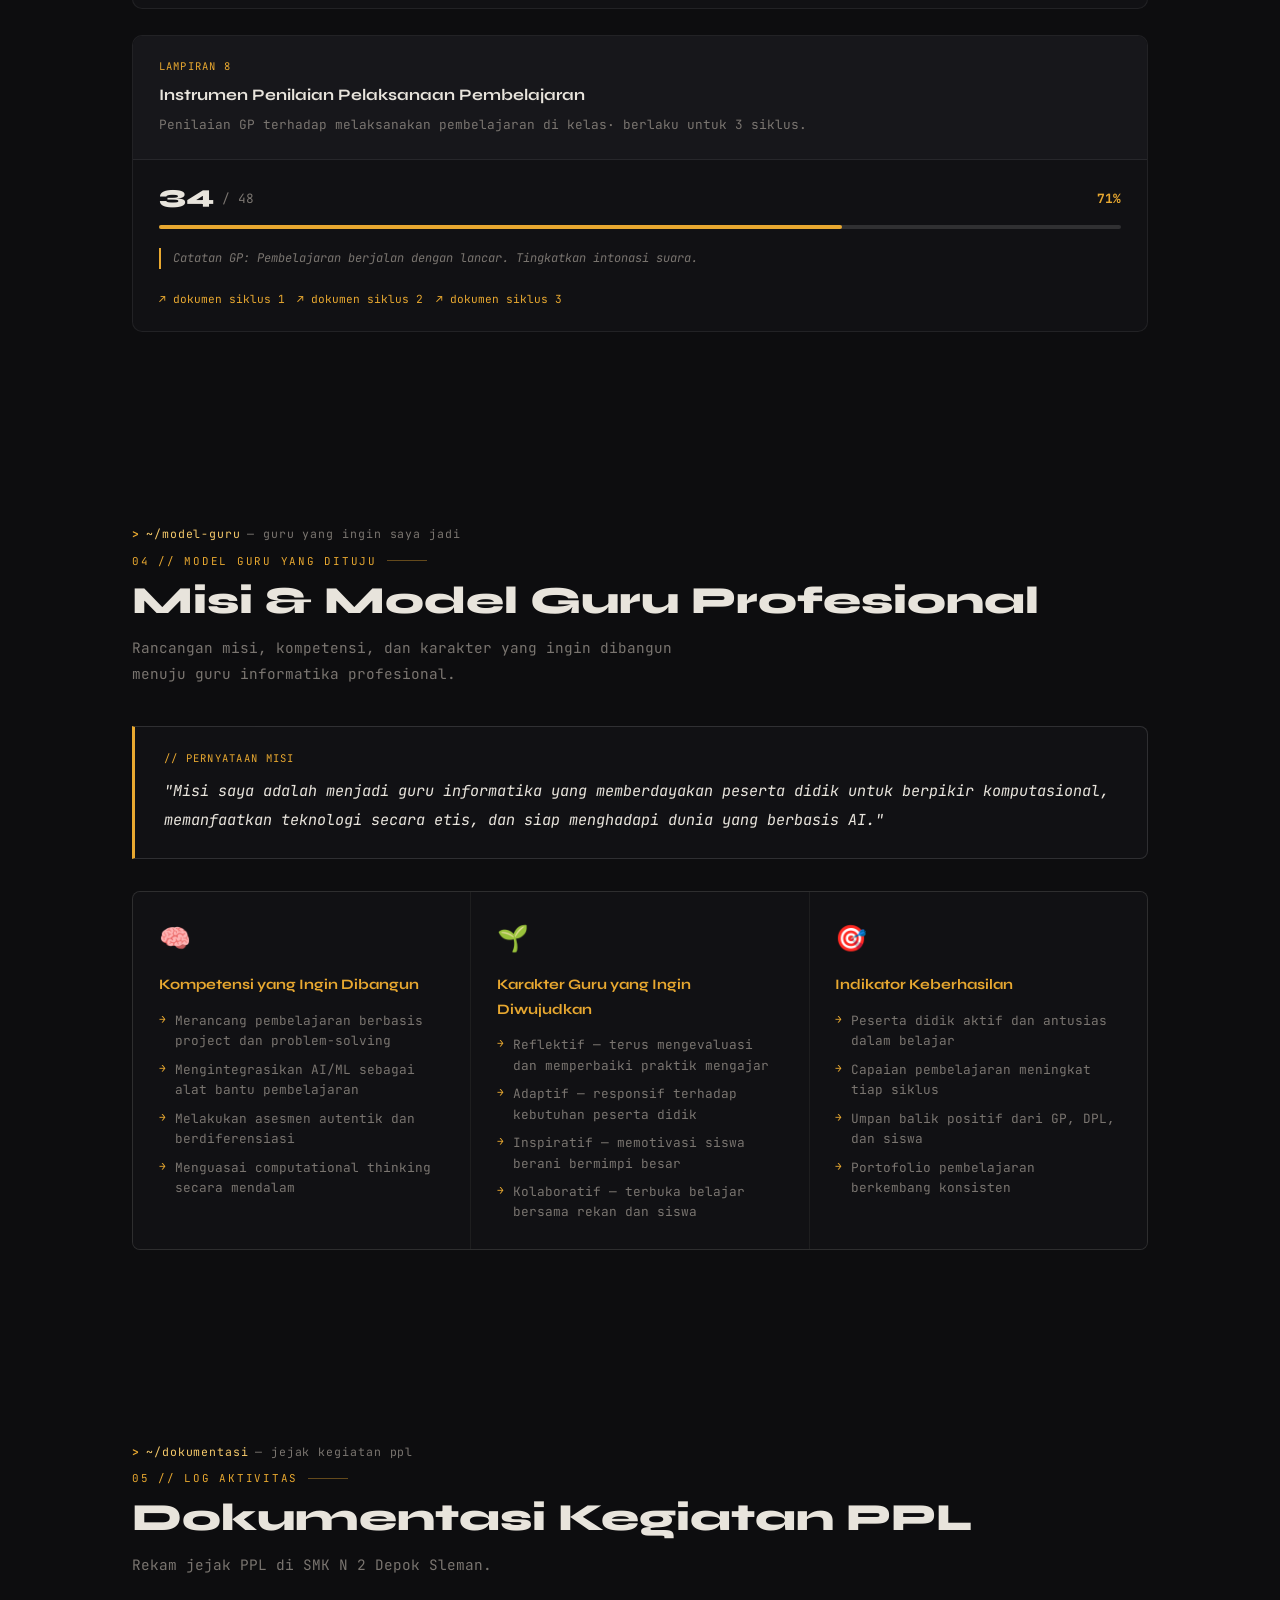
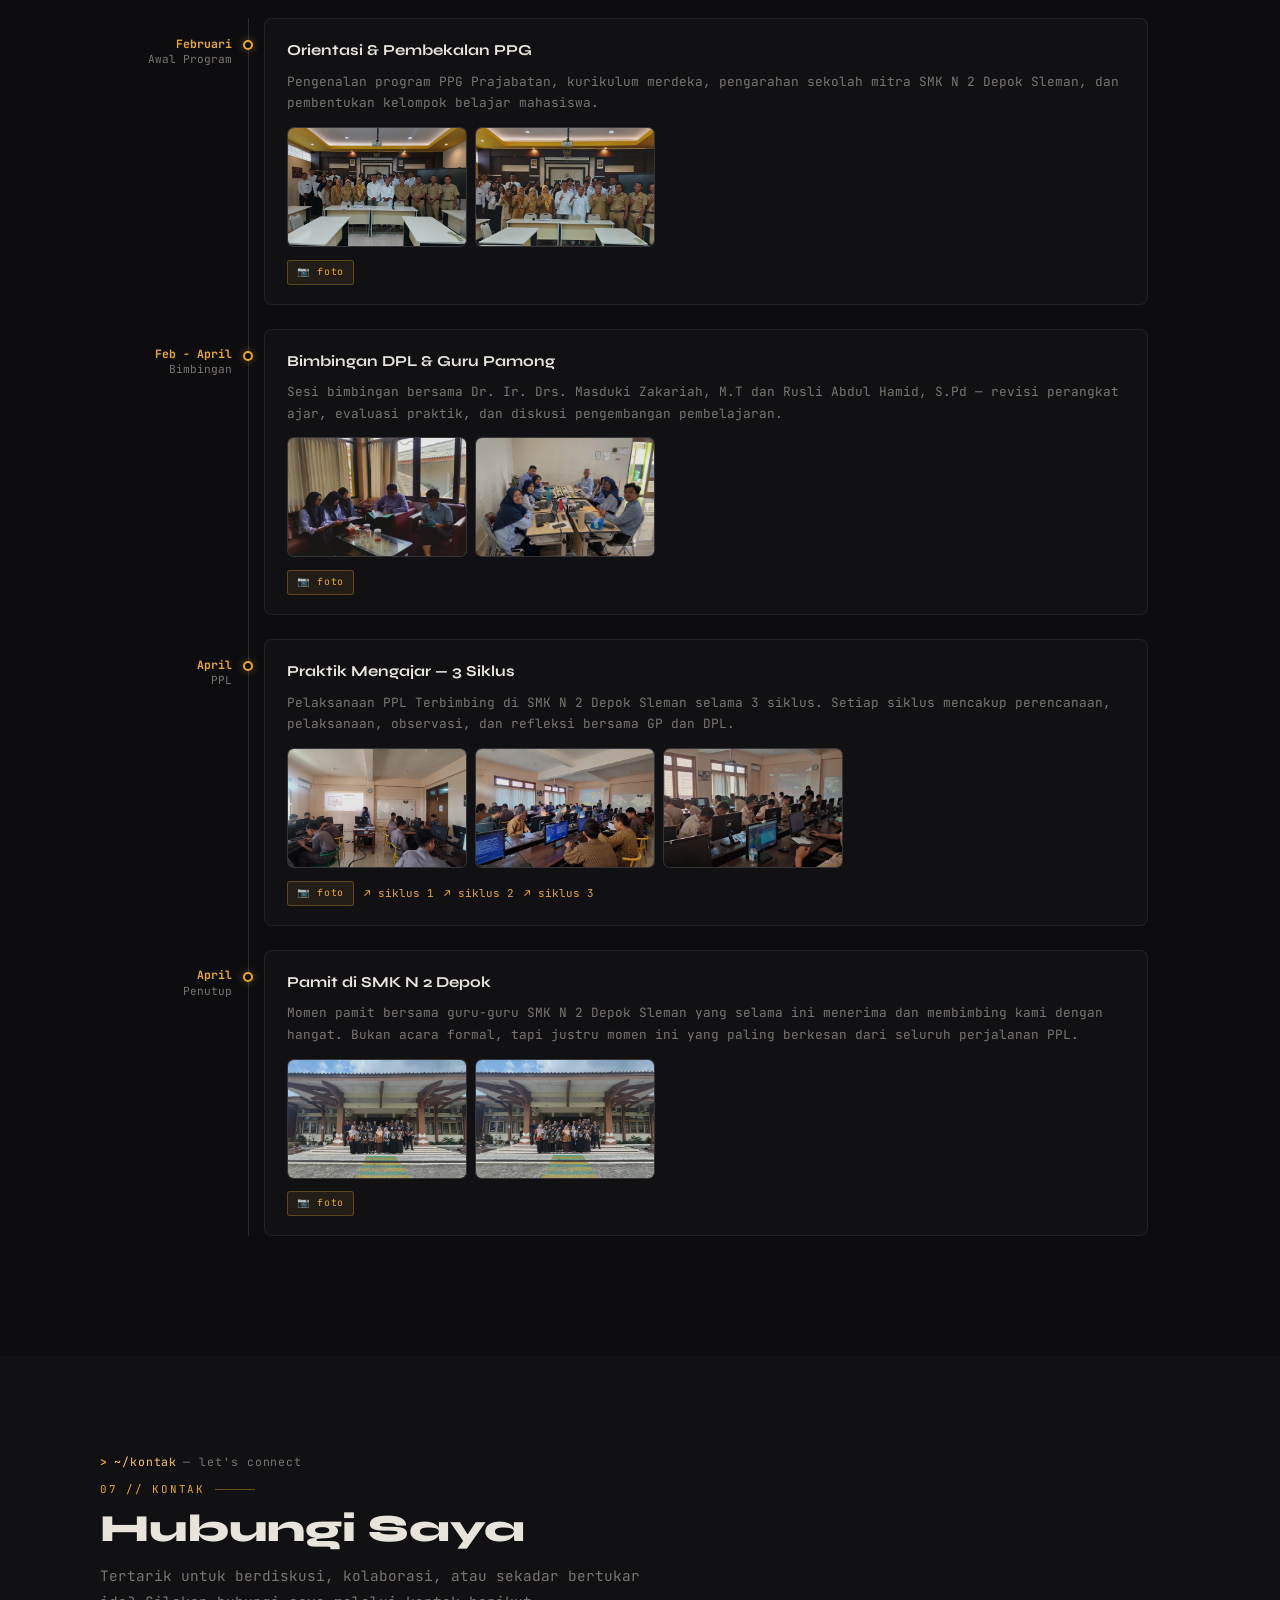
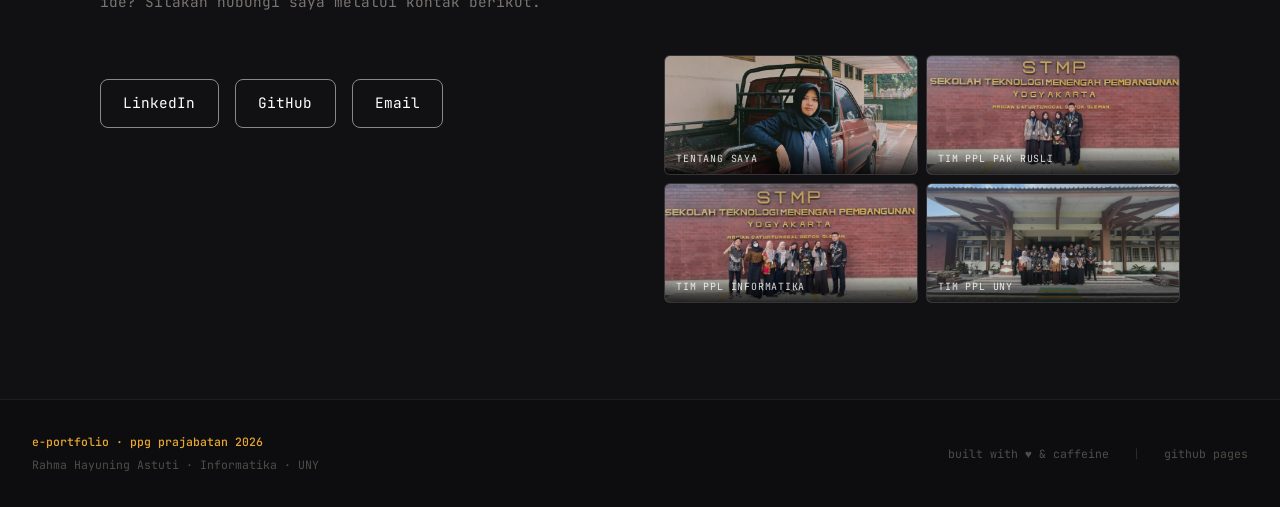
==== commit 4d371a71: "update" ====
--- a/index.html
+++ b/index.html
@@ -289,7 +289,7 @@
         <div class="media-thumb"><div class="media-thumb-icon">📄</div><span class="media-type-badge badge-pdf">PDF</span><span class="media-siklus-badge s2">Siklus 2</span></div>
         <div class="media-info">
           <div class="media-cat">modul ajar / rpp</div>
-          <div class="media-title">Modul Ajar — [Siklus 2 . Pertemuan 1]</div>
+          <div class="media-title">Modul Ajar — [Siklus 2]</div>
           <a class="media-detail-btn" href="siklus2.html#modul">lihat analisis →</a>
           <a class="media-link" href="https://drive.google.com/file/d/1yFLzbJeKBm-5WGDQyLnBkw41wqbVsrLJ/view" target="_blank">↗ Drive</a>
         </div>
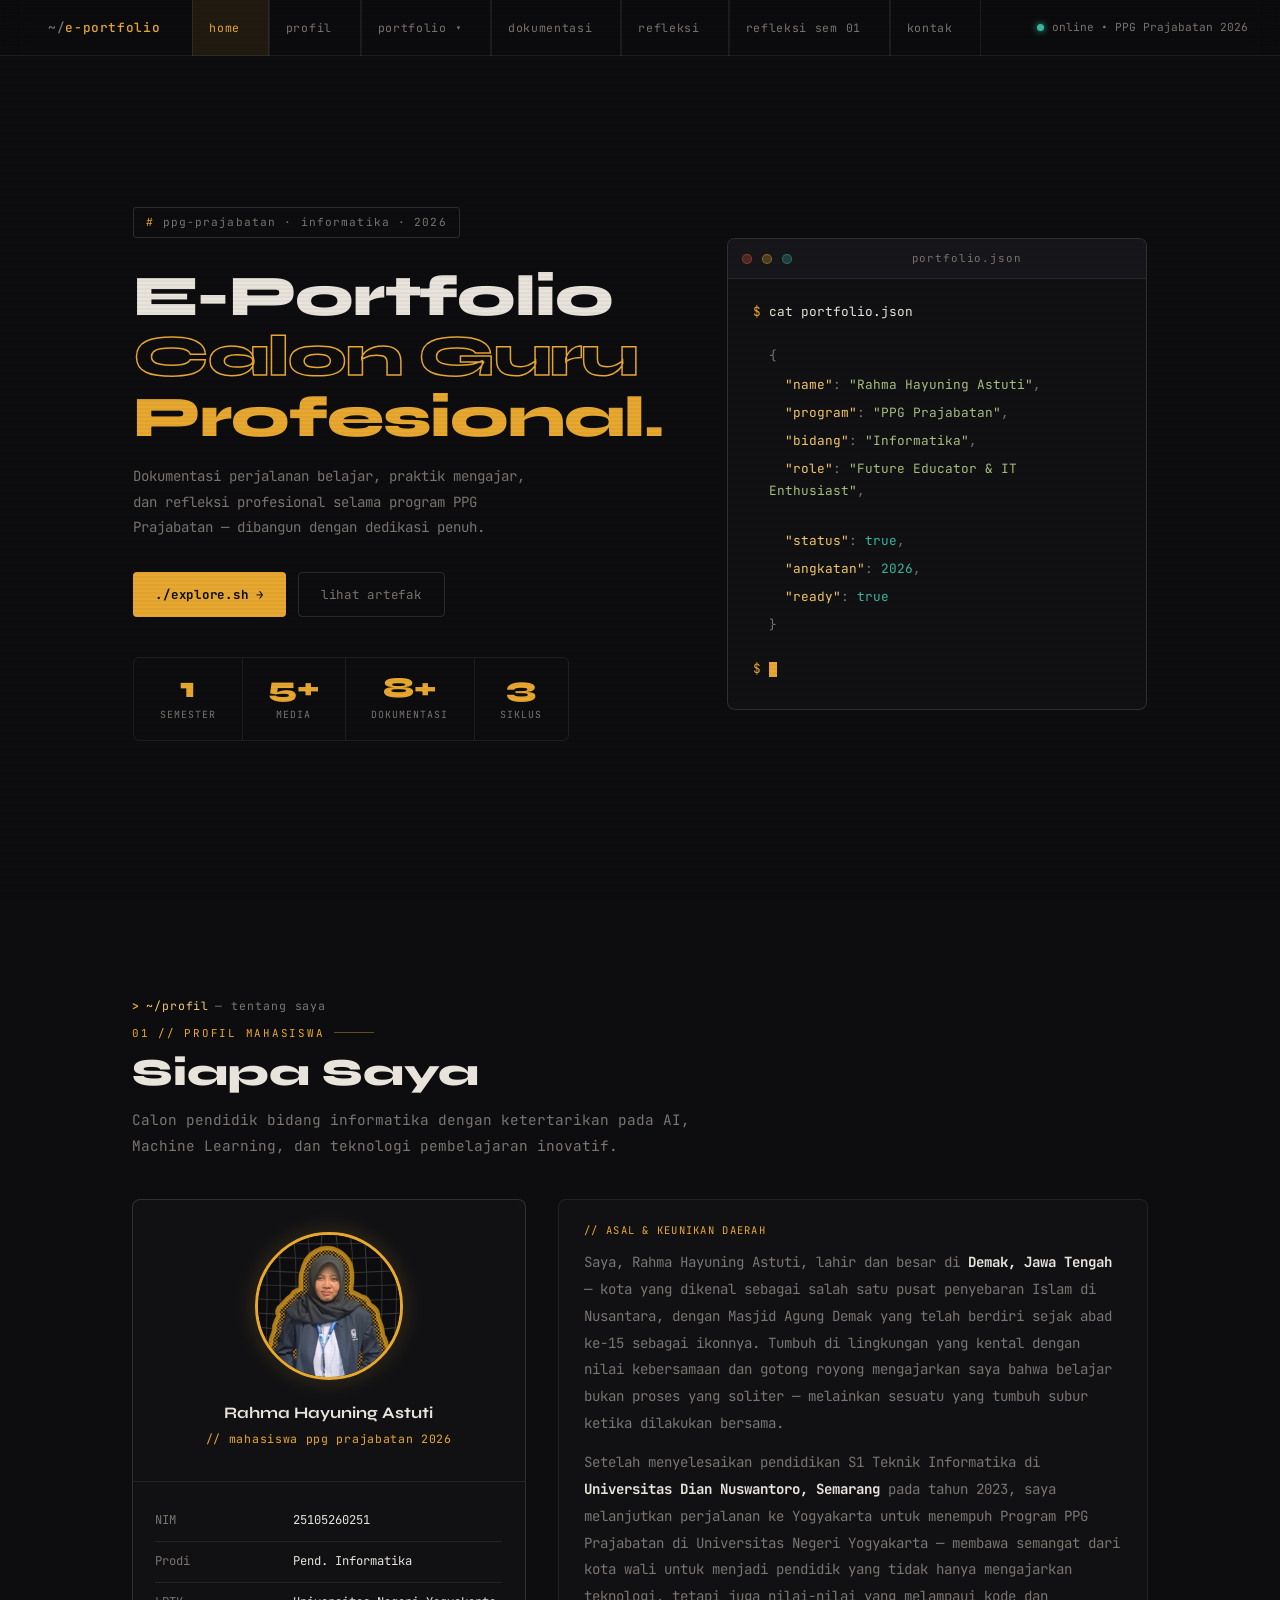
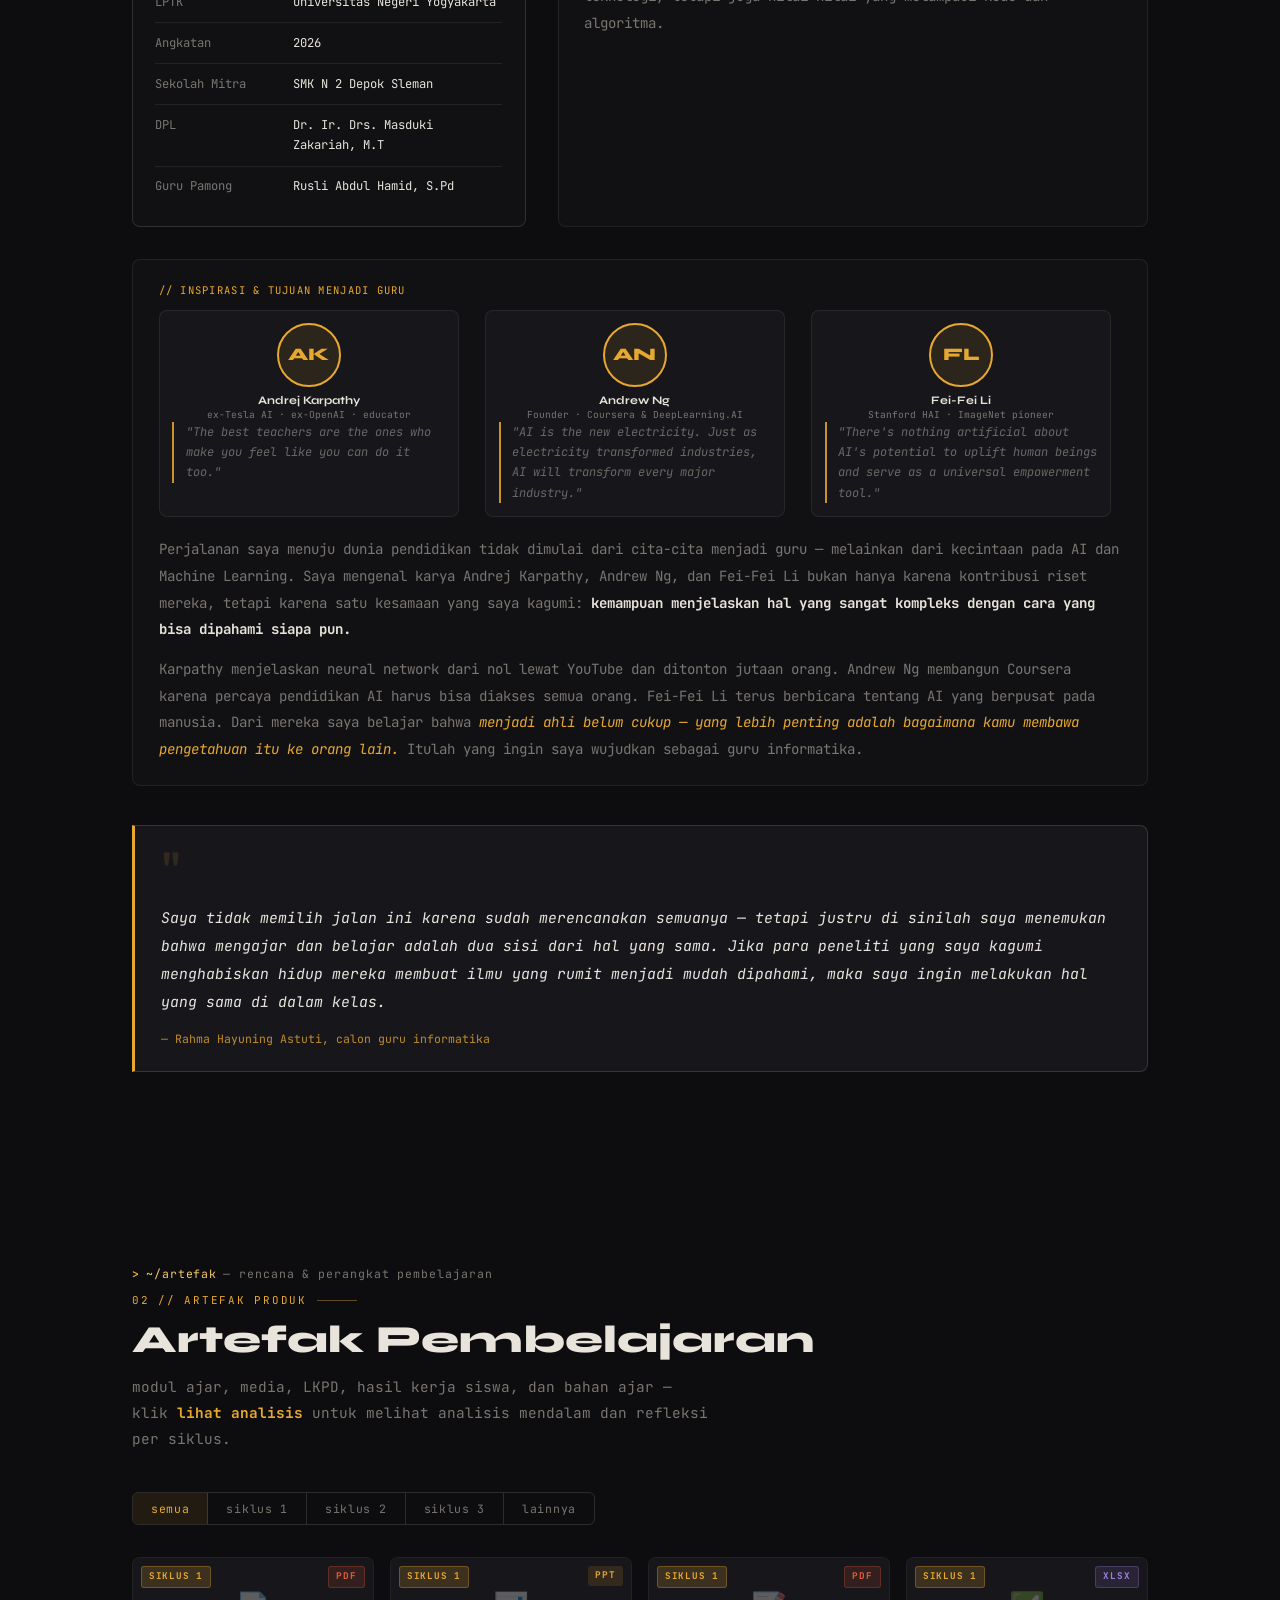
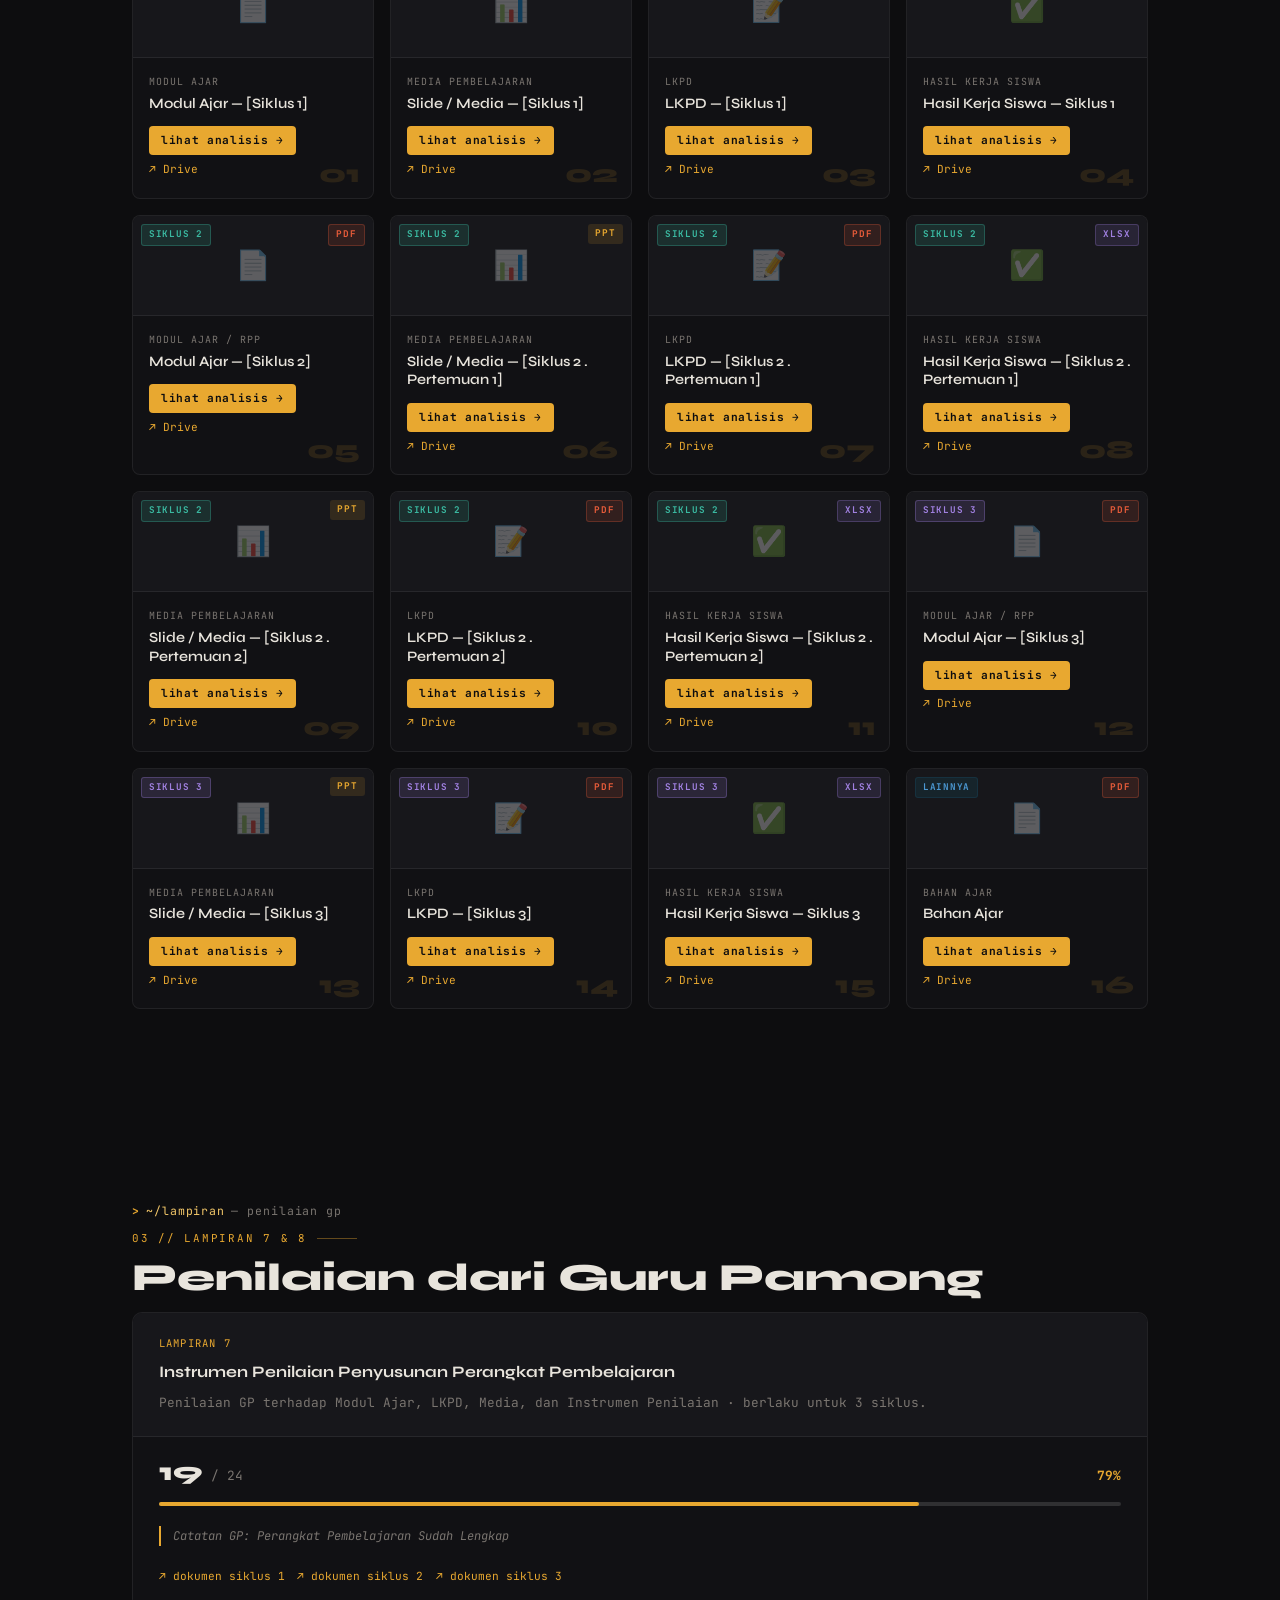
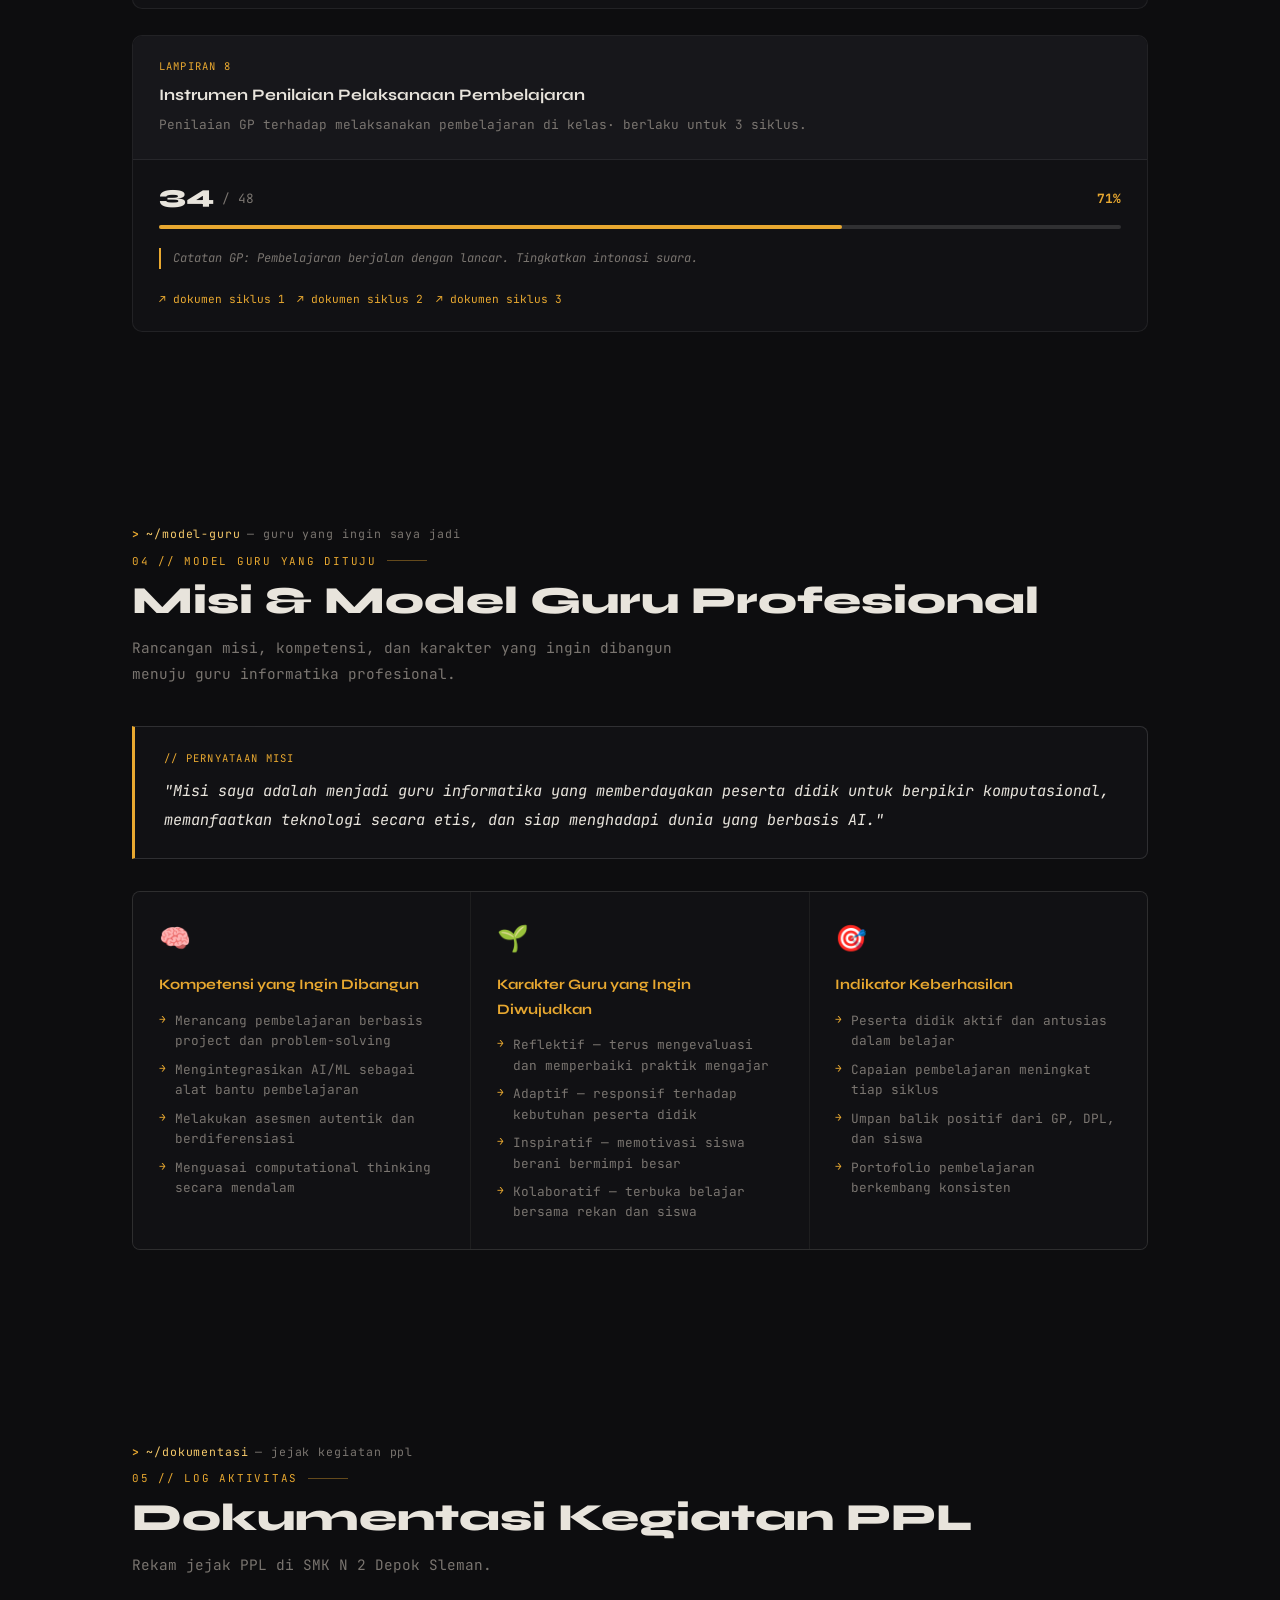
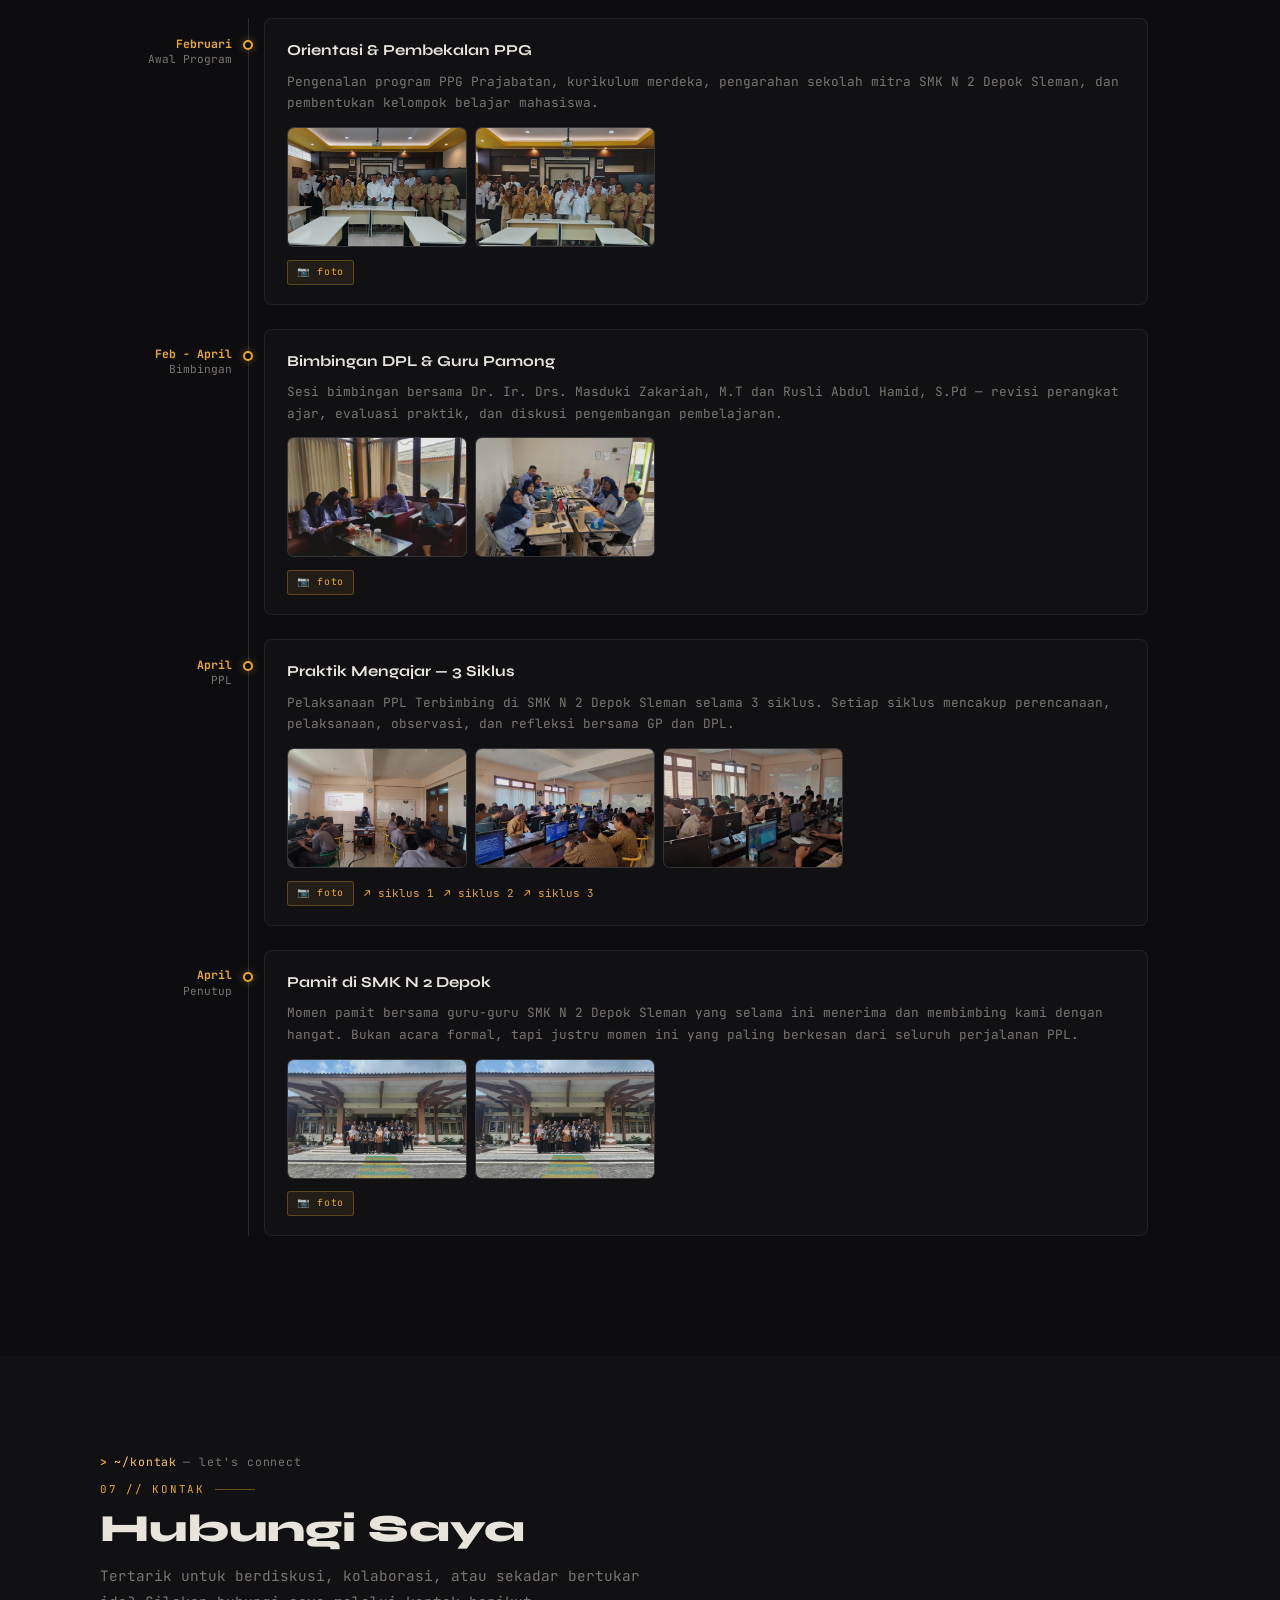
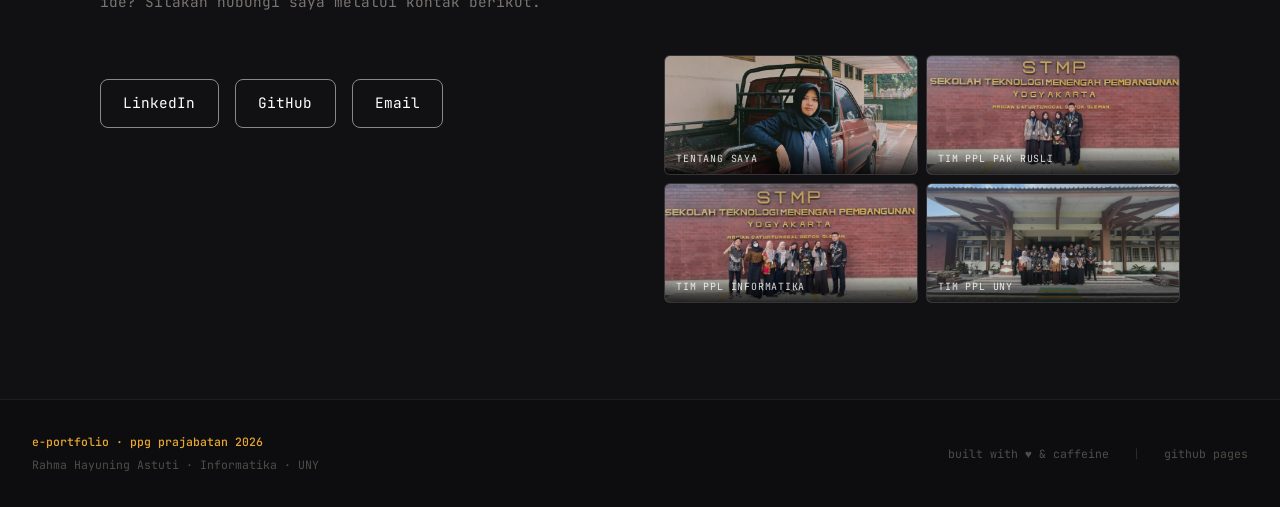
==== commit 8bbabdfa: "update-tugas-seminar" ====
--- a/index.html
+++ b/index.html
@@ -32,6 +32,7 @@
 
     <li><a href="#dokumentasi">dokumentasi</a></li>
     <li><a href="refleksi.html">refleksi</a></li>
+    <li><a href="refleksi-sem01.html">refleksi sem 01</a></li>
     <li><a href="#kontak">kontak</a></li>
   </ul>
   <div class="nav-status">
